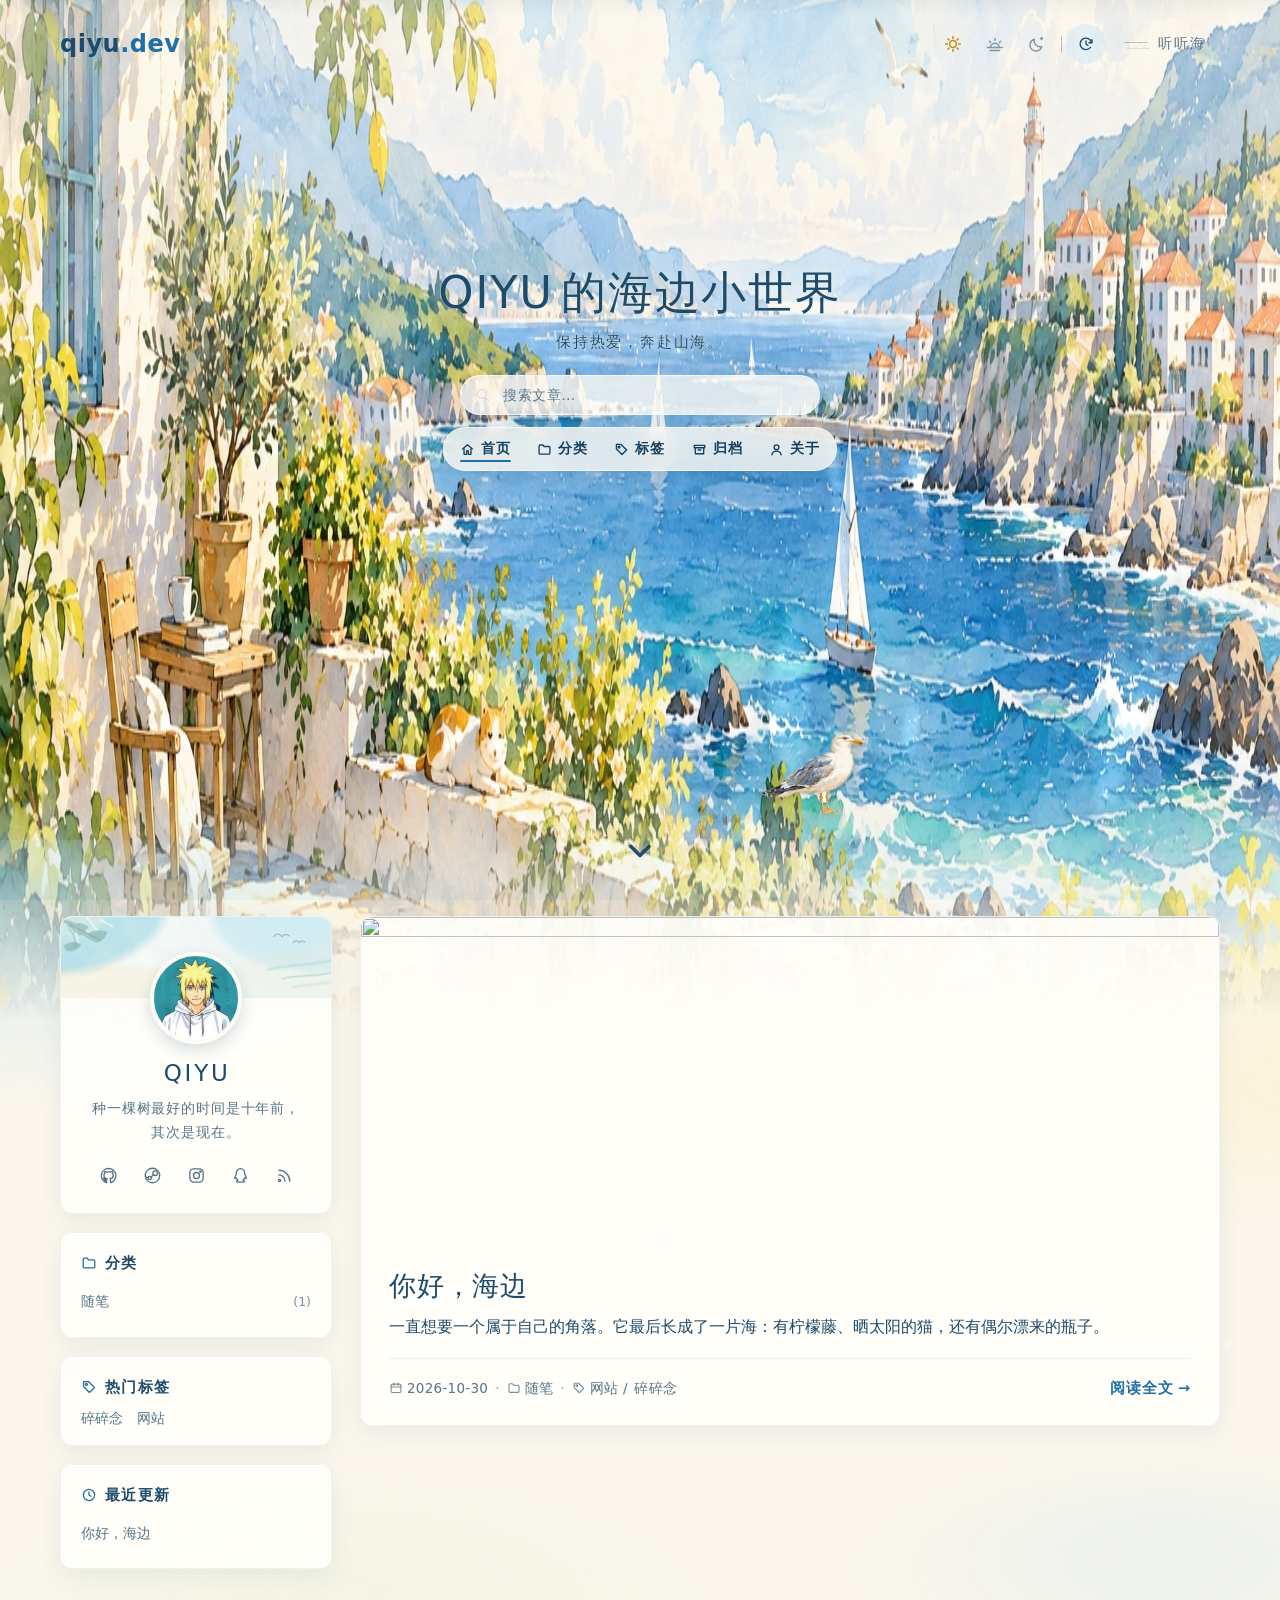
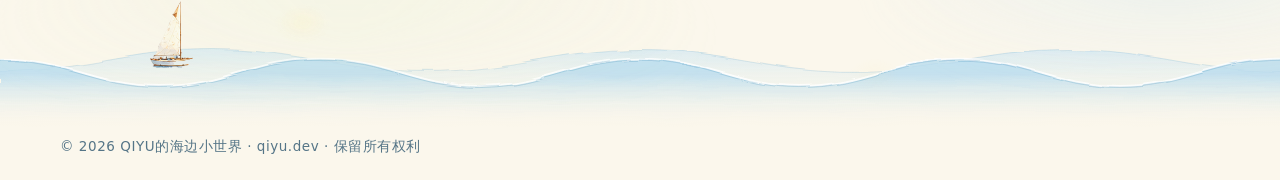
==== site/index.html @ 1090fb48 "Add an all-rights-reserved line to the footer" ====
<!doctype html>
<html lang="zh-CN">
<head>
  <meta charset="utf-8">
  <meta name="viewport" content="width=device-width, initial-scale=1">
  <meta name="theme-color" content="#fbf7ec">
  <meta name="description" content="QIYU的海边小世界：保持热爱，奔赴山海。">
  <title>QIYU的海边小世界</title>
  <link rel="icon" href="favicon.svg" type="image/svg+xml">
  <link rel="preload" as="image" href="assets/hero/hero-seaside-desktop-1200.webp"
        imagesrcset="assets/hero/hero-seaside-desktop-1200.webp 1200w, assets/hero/hero-seaside-desktop.webp 1774w"
        imagesizes="100vw" media="(min-width: 641px) and (min-aspect-ratio: 3/4)">
  <link rel="stylesheet" href="styles.css">
  <link rel="preload" href="/assets/fonts/title-font.woff" as="font" type="font/woff" crossorigin>
  <link rel="alternate" type="application/rss+xml" title="QIYU" href="/feed.xml">
  <!-- 同步执行：先按本地时间定好首屏是白天、黄昏还是夜晚，避免先闪一下白天 -->
  <script src="seaside-clock.js"></script>
  <script src="hero-water.js" defer></script>
  <script src="postcard.js" defer></script>
  <script src="cat.js" defer></script>
  <script src="ambience.js" defer></script>
  <script src="seaside-time.js" defer></script>
  <script src="bottle.js" defer></script>
  <script src="blog.js" defer></script>
</head>
<body>
  <a class="skip-link" href="#main">跳到正文</a>
  <!-- 手账随时间变化的色调（颜色矩阵由 seaside-time.js 设置） -->
  <svg class="tone-defs" aria-hidden="true" focusable="false">
    <filter id="time-tone" color-interpolation-filters="sRGB"><feColorMatrix type="matrix" values="1 0 0 0 0 0 1 0 0 0 0 0 1 0 0 0 0 0 1 0"/></filter>
    <!-- 漂流瓶信纸的毛边：把纸张底色的边缘轻轻扰乱，像手撕过、被海水泡过的纸 -->
    <filter id="paper-edge" x="-5%" y="-5%" width="110%" height="110%">
      <feTurbulence type="fractalNoise" baseFrequency="0.035" numOctaves="3" seed="11"/>
      <feDisplacementMap in="SourceGraphic" scale="10" xChannelSelector="R" yChannelSelector="G"/>
    </filter>
  </svg>

  <header class="site-header shell">
    <a class="wordmark" href="/" aria-label="qiyu.dev · 返回首页">qiyu<span>.dev</span></a>
    <div class="header-tools">
    <!-- 海边的时间：默认自动跟随本地时间，也可以手动选白天、黄昏、夜晚；海景和页面色调一起慢慢过渡。脚本不可用时保持隐藏，停在白天 -->
    <div class="time-switch" role="group" aria-label="海边的时间" hidden>
      <button type="button" data-time="day" aria-pressed="true" aria-label="白天">
        <svg viewBox="0 0 20 20" aria-hidden="true"><circle cx="10" cy="10" r="3.4"/><path d="M10 2.6v1.8M10 15.6v1.8M2.6 10h1.8M15.6 10h1.8M4.8 4.8l1.2 1.2M14 14l1.2 1.2M4.8 15.2 6 14M14 6l1.2-1.2"/></svg>
      </button>
      <button type="button" data-time="dusk" aria-pressed="false" aria-label="黄昏">
        <svg viewBox="0 0 20 20" aria-hidden="true"><path d="M5.6 13.6a4.4 4.4 0 0 1 8.8 0"/><path d="M2.4 13.6h15.2M5.4 16.6h9.2M10 4.4v1.8M4.4 7.4l1.2 1.1M15.6 7.4l-1.2 1.1"/></svg>
      </button>
      <button type="button" data-time="night" aria-pressed="false" aria-label="夜晚">
        <svg viewBox="0 0 20 20" aria-hidden="true"><path d="M14.8 12.6A6 6 0 0 1 7.4 5.2a6 6 0 1 0 7.4 7.4Z"/><path d="M14.6 3.4v2.2M13.5 4.5h2.2"/></svg>
      </button>
      <!-- 自动：跟着访客的本地时间换（时段表在 seaside-clock.js）；手动点了上面三个之一就停下，直到再点它 -->
      <button type="button" data-mode="auto" aria-pressed="false" aria-label="自动（跟随本地时间）">
        <svg viewBox="0 0 20 20" aria-hidden="true"><path d="M16.2 8.4A6.4 6.4 0 1 0 15 13.8"/><path d="M16.6 5.2v3.4h-3.4M10 6.6V10l2.2 1.6"/></svg>
      </button>
    </div>
    <!-- 海边声景开关：默认静音，点开才下载声音；不支持 Web Audio 时保持隐藏 -->
    <button class="sound-toggle" type="button" aria-pressed="false" hidden>
      <svg class="sound-waves" viewBox="0 0 28 16" aria-hidden="true">
        <path class="sound-wave-a" d="M1 6c3-3 5 3 8 0s5 3 8 0 5 3 8 0"/>
        <path class="sound-wave-b" d="M3 12c3-3 5 3 8 0s5 3 8 0 5 3 8 0"/>
      </svg>
      <span class="sound-label">听听海</span>
    </button>
    </div>
  </header>

  <main id="main">
    <section class="intro hero" aria-labelledby="intro-title">
      <!-- blog:masthead -->
      <div class="masthead">
        <h1 class="masthead-title" id="intro-title"><span class="title-en">QIYU</span><span class="title-zh">的海边小世界</span></h1>
        <p class="lead">保持热爱，奔赴山海。</p>
        <!-- 站内搜索：第一次聚焦时才下载文章索引（search.json），结果在下方展开；由 blog.js 负责 -->
        <form class="site-search" role="search" action="/archives/">
          <svg viewBox="0 0 20 20" aria-hidden="true"><circle cx="8.6" cy="8.6" r="5.6"/><path d="m12.8 12.8 4.2 4.2"/></svg>
          <input type="search" name="q" placeholder="搜索文章…" aria-label="搜索文章" autocomplete="off" spellcheck="false">
          <div class="search-results" hidden></div>
        </form>
        <nav class="site-nav" aria-label="主导航">
          <a href="/" aria-current="page"><svg viewBox="0 0 20 20" aria-hidden="true"><path d="M3.4 9.2 10 3.6l6.6 5.6M5.4 8v8.4h3.4v-4.6h2.4v4.6h3.4V8"/></svg>首页</a>
          <a href="/categories/"><svg viewBox="0 0 20 20" aria-hidden="true"><path d="M2.8 5.6c0-.9.7-1.6 1.6-1.6h3.4l1.6 2h6.2c.9 0 1.6.7 1.6 1.6v7c0 .9-.7 1.6-1.6 1.6H4.4c-.9 0-1.6-.7-1.6-1.6Z"/></svg>分类</a>
          <a href="/tags/"><svg viewBox="0 0 20 20" aria-hidden="true"><path d="M3.2 3.2h6.2l7.4 7.4-6.2 6.2-7.4-7.4Z"/><circle cx="6.8" cy="6.8" r="1.2"/></svg>标签</a>
          <a href="/archives/"><svg viewBox="0 0 20 20" aria-hidden="true"><path d="M3 4.4h14v3.2H3ZM4.4 7.6v8h11.2v-8M8.2 10.6h3.6"/></svg>归档</a>
          <a href="/about/"><svg viewBox="0 0 20 20" aria-hidden="true"><circle cx="10" cy="7" r="3.2"/><path d="M3.8 17c.8-3.2 3.2-4.8 6.2-4.8s5.4 1.6 6.2 4.8"/></svg>关于</a>
        </nav>
      </div>
      <!-- /blog:masthead -->
      <img class="decor decor-gull" src="assets/decor/seagull.png" width="143" height="82" alt="">

      <!-- 海景铺满第一屏，标题区叠在上面；下缘渐隐进纸面。遮罩作用在整个 figure 上，底图与 WebGL 画布一起淡出 -->
      <figure class="panorama is-full" id="seaside">
        <picture>
          <source media="(max-width: 640px), (max-aspect-ratio: 3/4)" srcset="assets/hero/hero-seaside-mobile-crop.webp" width="665" height="887">
          <img src="assets/hero/hero-seaside-desktop-1200.webp"
               srcset="assets/hero/hero-seaside-desktop-1200.webp 1200w, assets/hero/hero-seaside-desktop.webp 1774w"
               sizes="(min-width: 1240px) 1260px, calc(100vw - 16px)"
               width="1774" height="887" fetchpriority="high"
               alt="水彩画：柠檬藤架下的石砌露台，一只猫趴在矮墙上晒太阳，远处是蓝色海湾、帆船和山坡上的白色灯塔。">
        </picture>
        <!-- 站在画中矮墙上的海鸥：放在海景图层里，随插画一起缩放、羽化 -->
        <img class="wall-gull" src="assets/decor/perched-gull.webp" width="235" height="189" alt="">
        <!-- 隐藏彩蛋：画里矮墙上的猫（说的话跟着时间变）。透明按钮的位置由 cat.js 按原画坐标计算，猫看不见时不出现 -->
        <button class="cat-spot" type="button" aria-label="晒太阳的猫" hidden></button>
        <p class="cat-says" role="status" aria-live="polite"></p>
        <!-- 漂流瓶彩蛋：偶尔从海面漂来，点开是一封海边来信。位置、出现时机由 bottle.js 控制，图片到时再下载 -->
        <button class="bottle" type="button" aria-label="海面上漂来的漂流瓶" aria-haspopup="dialog" hidden>
          <span class="bottle-ripple" aria-hidden="true"></span>
          <span class="bottle-bob"><img class="bottle-img" width="240" height="101" alt=""></span>
        </button>
        <figcaption class="water-hint" hidden>
          <span aria-hidden="true">〰</span> <span class="water-hint-text">海面是活的：移动鼠标拨动水波，点一下泛起涟漪</span>
        </figcaption>
      </figure>
      <a class="scroll-cue" href="#posts" aria-label="往下看文章">
        <svg viewBox="0 0 24 24" aria-hidden="true"><path d="m6 9 6 6 6-6"/></svg>
      </a>
    </section>

    <!-- 博客：左侧是「关于我」和分类、标签，右侧是文章卡片。文章列表和侧栏数字由 scripts/build-blog.mjs 生成 -->
    <section class="blog shell" id="posts" aria-label="文章">
      <div class="blog-main">
<!-- blog:posts -->
<article class="post-card">
  <a class="post-cover" href="/posts/hello-seaside/" tabindex="-1" aria-hidden="true"><img src="/assets/posts/hello-seaside-cover.webp" alt="" loading="lazy"></a>
  <div class="post-card-body">
    <h2 class="post-card-title"><a href="/posts/hello-seaside/">你好，海边</a></h2>
    <p class="post-card-summary">一直想要一个属于自己的角落。它最后长成了一片海：有柠檬藤、晒太阳的猫，还有偶尔漂来的瓶子。</p>
    <div class="post-card-foot">
      <p class="post-meta"><svg viewBox="0 0 20 20" aria-hidden="true"><rect x="3" y="4.5" width="14" height="12" rx="2"/><path d="M3 8.5h14M7 2.8v3.4M13 2.8v3.4"/></svg><time datetime="2026-10-30">2026-10-30</time><span class="dot" aria-hidden="true">·</span><svg viewBox="0 0 20 20" aria-hidden="true"><path d="M2.8 5.6c0-.9.7-1.6 1.6-1.6h3.4l1.6 2h6.2c.9 0 1.6.7 1.6 1.6v7c0 .9-.7 1.6-1.6 1.6H4.4c-.9 0-1.6-.7-1.6-1.6Z"/></svg><a href="/categories/#c-随笔">随笔</a><span class="dot" aria-hidden="true">·</span><svg viewBox="0 0 20 20" aria-hidden="true"><path d="M3.2 3.2h6.2l7.4 7.4-6.2 6.2-7.4-7.4Z"/><circle cx="6.8" cy="6.8" r="1.2"/></svg><span class="post-tags"><a href="/tags/#t-网站">网站</a> / <a href="/tags/#t-碎碎念">碎碎念</a></span></p>
      <a class="read-more" href="/posts/hello-seaside/" aria-label="阅读全文：你好，海边">阅读全文 <span aria-hidden="true">→</span></a>
    </div>
  </div>
</article>
<!-- /blog:posts -->
      </div>
      <aside class="blog-side" aria-label="侧栏">
        <!-- blog:profile -->
        <div class="side-card profile-card">
          <!-- 卡片顶上一张随时间变化的横幅插画，下面压着圆形头像 -->
          <div class="profile-banner" aria-hidden="true"></div>
          <div class="profile-avatar" role="img" aria-label="QIYU 的头像"></div>
          <p class="profile-name">QIYU</p>
          <p class="profile-bio">种一棵树最好的时间是十年前，<br>其次是现在。</p>
          <p class="profile-links">
            <a href="https://github.com/YuQI166250" target="_blank" rel="noopener" aria-label="GitHub"><svg viewBox="0 0 20 20" aria-hidden="true"><path d="M10 2.6a7.6 7.6 0 0 0-2.4 14.8c.4.1.5-.2.5-.4v-1.4c-2.1.5-2.6-1-2.6-1-.3-.9-.8-1.1-.8-1.1-.7-.5 0-.5 0-.5.8.1 1.2.8 1.2.8.7 1.2 1.8.8 2.2.6.1-.5.3-.8.5-1-1.7-.2-3.4-.8-3.4-3.7 0-.8.3-1.5.8-2-.1-.2-.3-1 .1-2 0 0 .6-.2 2.1.8a7.2 7.2 0 0 1 3.8 0c1.5-1 2.1-.8 2.1-.8.4 1 .2 1.8.1 2 .5.5.8 1.2.8 2 0 2.9-1.8 3.5-3.4 3.7.3.2.5.7.5 1.4V17c0 .2.1.5.5.4A7.6 7.6 0 0 0 10 2.6Z"/></svg></a>
            <a href="https://steamcommunity.com/profiles/76561199012940151/" target="_blank" rel="noopener" aria-label="Steam"><svg viewBox="0 0 20 20" aria-hidden="true"><circle cx="10" cy="10" r="7.6"/><circle cx="12.8" cy="7.6" r="2.4"/><circle cx="7.2" cy="12.6" r="1.7"/><path d="m8.5 11.5 2.6-2.3M2.6 11.4l3.3 1.3"/></svg></a>
            <a href="https://www.instagram.com/yuqi3896/" target="_blank" rel="noopener" aria-label="Instagram"><svg viewBox="0 0 20 20" aria-hidden="true"><rect x="3" y="3" width="14" height="14" rx="4"/><circle cx="10" cy="10" r="3.2"/><circle cx="14.2" cy="5.8" r=".7"/></svg></a>
            <button class="profile-qq" type="button" data-qq="1245161080" aria-label="QQ：1245161080，点一下复制" title="QQ：1245161080"><svg viewBox="0 0 20 20" aria-hidden="true"><path d="M10 2.8c-2.7 0-4.4 2.1-4.4 4.8v1.2c-.9 1-1.6 2.4-1.6 3.6 0 .7.3.9.7.6l.8-.7c.3 1.1 1 2 1.9 2.6-.9.3-1.6.8-1.6 1.2 0 .6 1.5.9 3.2.9h2c1.7 0 3.2-.3 3.2-.9 0-.4-.7-.9-1.6-1.2.9-.6 1.6-1.5 1.9-2.6l.8.7c.4.3.7.1.7-.6 0-1.2-.7-2.6-1.6-3.6V7.6c0-2.7-1.7-4.8-4.4-4.8Z"/></svg><span class="qq-toast" role="status" aria-live="polite"></span></button>
            <a href="/feed.xml" aria-label="RSS 订阅"><svg viewBox="0 0 20 20" aria-hidden="true"><path d="M4 9.4a6.6 6.6 0 0 1 6.6 6.6M4 4.4A11.6 11.6 0 0 1 15.6 16"/><circle cx="4.8" cy="15.2" r="1.2"/></svg></a>
          </p>
        </div>
        <!-- /blog:profile -->
<!-- blog:side -->
<div class="side-card side-cats">
  <h2 class="side-title"><svg viewBox="0 0 20 20" aria-hidden="true"><path d="M2.8 5.6c0-.9.7-1.6 1.6-1.6h3.4l1.6 2h6.2c.9 0 1.6.7 1.6 1.6v7c0 .9-.7 1.6-1.6 1.6H4.4c-.9 0-1.6-.7-1.6-1.6Z"/></svg>分类</h2>
  <ul class="side-list"><li><a href="/categories/#c-随笔">随笔</a><span>1</span></li></ul>
</div>
<div class="side-card side-tags">
  <h2 class="side-title"><svg viewBox="0 0 20 20" aria-hidden="true"><path d="M3.2 3.2h6.2l7.4 7.4-6.2 6.2-7.4-7.4Z"/><circle cx="6.8" cy="6.8" r="1.2"/></svg>热门标签</h2>
  <p class="tag-cloud"><a href="/tags/#t-碎碎念" data-weight="1" title="1 篇">碎碎念</a><a href="/tags/#t-网站" data-weight="1" title="1 篇">网站</a></p>
</div>
<div class="side-card side-latest">
  <h2 class="side-title"><svg viewBox="0 0 20 20" aria-hidden="true"><circle cx="10" cy="10" r="7"/><path d="M10 6v4l2.6 1.6"/></svg>最近更新</h2>
  <ul class="side-recent"><li><a href="/posts/hello-seaside/">你好，海边</a></li></ul>
</div>
<!-- /blog:side -->
      </aside>
    </section>
  </main>

  <footer class="site-footer">
    <!-- 页脚海浪：两层半透明水彩浪以不同速度缓缓流动（浪形宽两倍、左右两半相同，循环时没有接缝），向下渐渐淡回纸面；
         帆船在前层浪上摇着慢慢漂，浪尖偶尔闪一点光，海鸥不时飞过。开启「减少动态效果」时全部静止 -->
    <div class="footer-sea" aria-hidden="true">
      <img class="decor footer-gull" src="assets/decor/seagull.png" width="143" height="82" alt="">
      <svg class="footer-wave footer-wave-back" viewBox="0 0 2880 110" preserveAspectRatio="none">
        <defs>
          <linearGradient id="wave-back" x1="0" y1="0" x2="0" y2="1">
            <stop offset="0" stop-color="#cfe7f3" stop-opacity=".7"/>
            <stop offset=".75" stop-color="#e3f1f6" stop-opacity="0"/>
          </linearGradient>
          <filter id="wash" x="-2%" y="-30%" width="104%" height="160%">
            <feTurbulence type="fractalNoise" baseFrequency="0.015 0.09" numOctaves="2" seed="4"/>
            <feDisplacementMap in="SourceGraphic" scale="6"/>
          </filter>
        </defs>
        <path d="M0 40 C 100.8 40 139.2 16 240 16 C 340.8 16 379.2 40 480 40 C 580.8 40 619.2 16 720 16 C 820.8 16 859.2 40 960 40 C 1060.8 40 1099.2 16 1200 16 C 1300.8 16 1339.2 40 1440 40 C 1540.8 40 1579.2 16 1680 16 C 1780.8 16 1819.2 40 1920 40 C 2020.8 40 2059.2 16 2160 16 C 2260.8 16 2299.2 40 2400 40 C 2500.8 40 2539.2 16 2640 16 C 2740.8 16 2779.2 40 2880 40 V110 H0Z" fill="url(#wave-back)" filter="url(#wash)"/>
        <path d="M0 40 C 100.8 40 139.2 16 240 16 C 340.8 16 379.2 40 480 40 C 580.8 40 619.2 16 720 16 C 820.8 16 859.2 40 960 40 C 1060.8 40 1099.2 16 1200 16 C 1300.8 16 1339.2 40 1440 40 C 1540.8 40 1579.2 16 1680 16 C 1780.8 16 1819.2 40 1920 40 C 2020.8 40 2059.2 16 2160 16 C 2260.8 16 2299.2 40 2400 40 C 2500.8 40 2539.2 16 2640 16 C 2740.8 16 2779.2 40 2880 40" fill="none" stroke="#1f6fa8" stroke-opacity=".12" stroke-width="1.2" filter="url(#wash)"/>
      </svg>
      <img class="decor decor-boat" src="assets/decor/sailboat.png" width="107" height="164" alt="">
      <svg class="footer-wave footer-wave-front" viewBox="0 0 2880 110" preserveAspectRatio="none">
        <defs>
          <linearGradient id="wave-front" x1="0" y1="0" x2="0" y2="1">
            <stop offset=".2" stop-color="#b9dcee" stop-opacity=".8"/>
            <stop offset=".9" stop-color="#e3f1f6" stop-opacity="0"/>
          </linearGradient>
        </defs>
        <path d="M0 26 C 75.6 26 104.4 56 180 56 C 255.6 56 284.4 26 360 26 C 435.6 26 464.4 56 540 56 C 615.6 56 644.4 26 720 26 C 795.6 26 824.4 56 900 56 C 975.6 56 1004.4 26 1080 26 C 1155.6 26 1184.4 56 1260 56 C 1335.6 56 1364.4 26 1440 26 C 1515.6 26 1544.4 56 1620 56 C 1695.6 56 1724.4 26 1800 26 C 1875.6 26 1904.4 56 1980 56 C 2055.6 56 2084.4 26 2160 26 C 2235.6 26 2264.4 56 2340 56 C 2415.6 56 2444.4 26 2520 26 C 2595.6 26 2624.4 56 2700 56 C 2775.6 56 2804.4 26 2880 26 V110 H0Z" fill="url(#wave-front)" filter="url(#wash)"/>
        <path d="M0 26 C 75.6 26 104.4 56 180 56 C 255.6 56 284.4 26 360 26 C 435.6 26 464.4 56 540 56 C 615.6 56 644.4 26 720 26 C 795.6 26 824.4 56 900 56 C 975.6 56 1004.4 26 1080 26 C 1155.6 26 1184.4 56 1260 56 C 1335.6 56 1364.4 26 1440 26 C 1515.6 26 1544.4 56 1620 56 C 1695.6 56 1724.4 26 1800 26 C 1875.6 26 1904.4 56 1980 56 C 2055.6 56 2084.4 26 2160 26 C 2235.6 26 2264.4 56 2340 56 C 2415.6 56 2444.4 26 2520 26 C 2595.6 26 2624.4 56 2700 56 C 2775.6 56 2804.4 26 2880 26" fill="none" stroke="#fff" stroke-opacity=".8" stroke-width="2.2" stroke-linecap="round" filter="url(#wash)"/>
        <path d="M0 26 C 75.6 26 104.4 56 180 56 C 255.6 56 284.4 26 360 26 C 435.6 26 464.4 56 540 56 C 615.6 56 644.4 26 720 26 C 795.6 26 824.4 56 900 56 C 975.6 56 1004.4 26 1080 26 C 1155.6 26 1184.4 56 1260 56 C 1335.6 56 1364.4 26 1440 26 C 1515.6 26 1544.4 56 1620 56 C 1695.6 56 1724.4 26 1800 26 C 1875.6 26 1904.4 56 1980 56 C 2055.6 56 2084.4 26 2160 26 C 2235.6 26 2264.4 56 2340 56 C 2415.6 56 2444.4 26 2520 26 C 2595.6 26 2624.4 56 2700 56 C 2775.6 56 2804.4 26 2880 26" fill="none" stroke="#1f6fa8" stroke-opacity=".18" stroke-width="1.2" transform="translate(0 1.6)" filter="url(#wash)"/>
      </svg>
      <span class="glint" style="--x: 18%; --y: 44px; --d: 0s"></span>
      <span class="glint" style="--x: 37%; --y: 52px; --d: 1.4s"></span>
      <span class="glint" style="--x: 58%; --y: 40px; --d: 2.6s"></span>
      <span class="glint" style="--x: 76%; --y: 50px; --d: .8s"></span>
      <span class="glint" style="--x: 91%; --y: 43px; --d: 2s"></span>
    </div>
    <div class="footer-inner shell">
      <p class="footer-copy">© 2026 QIYU的海边小世界 · qiyu.dev<span class="footer-rights"><span aria-hidden="true"> · </span>保留所有权利</span></p>
    </div>
  </footer>

  <!-- 漂流瓶里的信：HTML/CSS 画的米黄色水彩信纸，内容由 bottle.js 每次随机挑一句 -->
  <dialog class="bottle-letter" aria-labelledby="letter-to" aria-describedby="letter-text">
    <div class="letter-paper">
      <button class="letter-close" type="button" aria-label="合上信纸">
        <svg viewBox="0 0 20 20" aria-hidden="true"><path d="M5.5 5.5l9 9M14.5 5.5l-9 9"/></svg>
      </button>
      <p class="letter-to" id="letter-to">致捡到瓶子的人：</p>
      <p class="letter-text" id="letter-text"></p>
      <p class="letter-sign"></p>
    </div>
  </dialog>
</body>
</html>
---- site/styles.css ----
/* 会随海边时间（白天、黄昏、夜晚）慢慢变化的颜色：注册成 <color>，切换时由浏览器逐帧插值 */
@property --paper { syntax: "<color>"; inherits: true; initial-value: #fbf7ec; }
@property --ink { syntax: "<color>"; inherits: true; initial-value: #1d4b6b; }
@property --muted { syntax: "<color>"; inherits: true; initial-value: #557587; }
@property --wash-sun { syntax: "<color>"; inherits: true; initial-value: rgb(253 240 194 / .7); }
@property --wash-sea { syntax: "<color>"; inherits: true; initial-value: rgb(196 226 243 / .62); }
@property --wash-leaf { syntax: "<color>"; inherits: true; initial-value: rgb(220 237 200 / .6); }
@property --wave-back { syntax: "<color>"; inherits: true; initial-value: #cfe7f3; }
@property --wave-front { syntax: "<color>"; inherits: true; initial-value: #b9dcee; }
@property --wash-night { syntax: "<color>"; inherits: true; initial-value: rgb(150 166 214 / 0); }

:root {
  --time-fade: 2.6s; /* 与 seaside-time.js 中的 FADE 一致 */
  --paper: #fbf7ec;
  --card: #fffdf7;
  --ink: #1d4b6b;
  --muted: #557587;
  --sea: #1f6fa8;
  --sea-light: #d6ecf7;
  --leaf: #4f8f3f;
  --leaf-soft: #e3f0d3;
  --sun: #f3c63f;
  --sun-soft: #fdf0c2;
  --line: #e4e6dc;
  --wash-sun: rgb(253 240 194 / .7);
  --wash-sea: rgb(196 226 243 / .62);
  --wash-leaf: rgb(220 237 200 / .6);
  --wave-back: #cfe7f3;
  --wave-front: #b9dcee;
  --wash-night: rgb(150 166 214 / 0); /* 只在夜晚出现：海景上缘外的一团淡蓝 */
  --serif: "Noto Serif SC", "Source Han Serif SC", "Source Han Serif CN", "Songti SC", "STSong", "SimSun", serif;
  --sans: "PingFang SC", "Hiragino Sans GB", "Microsoft YaHei", "Noto Sans SC", system-ui, sans-serif;
  --radius-lg: 28px;
  --radius-md: 20px;
  color-scheme: light;
  transition: --paper var(--time-fade) ease-in-out, --ink var(--time-fade) ease-in-out, --muted var(--time-fade) ease-in-out,
    --wash-sun var(--time-fade) ease-in-out, --wash-sea var(--time-fade) ease-in-out, --wash-leaf var(--time-fade) ease-in-out,
    --wave-back var(--time-fade) ease-in-out, --wave-front var(--time-fade) ease-in-out, --wash-night var(--time-fade) ease-in-out;
}
/* 黄昏：纸面带一点杏色，晕染换成杏黄、薰衣草紫和淡玫瑰；夜晚：深色模式，纸面换成和夜景天空同色系的深靛蓝，
   文字换成月白，晕染变成很淡的蓝紫光，像夜里的海面（具体的卡片、代码块等见文末「夜晚的深色模式」） */
:root[data-time="dusk"] {
  --paper: #fbeee3; --ink: #3a3a5c; --muted: #7c6f86;
  --sea: #c4603e; --sun: #f2a64a;
  --wash-sun: rgb(255 190 130 / .62); --wash-sea: rgb(206 184 238 / .55); --wash-leaf: rgb(250 184 184 / .5);
  --wave-back: #f3c9b4; --wave-front: #d7bde3;
}
:root[data-time="night"] {
  --paper: #111a33; --ink: #e4e9f5; --muted: #a3b0cc;
  --sea: #8db8ef; --line: rgb(200 215 255 / .1);
  --wash-sun: rgb(255 220 150 / .09); --wash-sea: rgb(100 132 240 / .2); --wash-leaf: rgb(160 130 240 / .16);
  --wave-back: #22325c; --wave-front: #2c4277;
  color-scheme: dark;
  --wash-night: rgb(150 166 214 / .48);
}
/* 首屏直接停在那个时间，不播放过渡 */
:root.time-instant, :root.time-instant * { transition: none !important; }

*, *::before, *::after { box-sizing: border-box; }

html { scroll-behavior: smooth; scroll-padding-top: 24px; }

body {
  margin: 0;
  background: var(--paper);
  color: var(--ink);
  font-family: var(--sans);
  font-size: 16px;
  line-height: 1.7;
  -webkit-font-smoothing: antialiased;
  overflow-x: hidden;
}

img { display: block; max-width: 100%; height: auto; }
a { color: inherit; }
figure { margin: 0; }

:focus-visible { outline: 3px solid var(--sea); outline-offset: 4px; border-radius: 6px; }

.shell { width: min(1160px, calc(100% - 48px)); margin-inline: auto; }

.skip-link {
  position: absolute; left: 16px; top: -60px; z-index: 10;
  padding: 10px 16px; border-radius: 999px;
  background: var(--sea); color: #fff; text-decoration: none;
}
.skip-link:focus { top: 12px; }

/* 页头 */
.site-header {
  display: flex; align-items: center; justify-content: space-between;
  padding: 22px 0;
}
.wordmark { font-size: 24px; font-weight: 700; letter-spacing: .5px; text-decoration: none; }
.wordmark span { color: var(--sea); }
.site-header nav a {
  display: inline-flex; align-items: center; min-height: 44px; padding: 0 18px;
  border-radius: 999px; text-decoration: none; font-size: 15px;
  transition: background-color .2s;
}
.site-header nav a:hover { background: var(--sea-light); }

/* 页头右侧：时间切换 + 声音开关 */
.header-tools { display: flex; align-items: center; gap: 6px; }

/* 海边的时间：三枚很小的线描图标，平时是淡淡的灰蓝；当前时间上色，并垫一小团水彩色 */
.time-switch { display: flex; align-items: center; gap: 2px; }
.time-switch[hidden] { display: none; }
.time-switch button {
  display: grid; place-items: center; width: 40px; height: 40px; margin: 0; padding: 0;
  border: 0; border-radius: 50%; background: transparent; color: var(--muted); opacity: .7;
  cursor: pointer; -webkit-tap-highlight-color: transparent;
  transition: background-color .4s, color .4s, opacity .4s;
}
.time-switch svg { width: 20px; height: 20px; fill: none; stroke: currentColor; stroke-width: 1.5; stroke-linecap: round; stroke-linejoin: round; }
.time-switch button:hover { opacity: 1; background: rgb(214 236 247 / .45); }
.time-switch [aria-pressed="true"] { opacity: 1; }
.time-switch [data-time="day"][aria-pressed="true"] { color: #c98f12; background: rgb(253 240 194 / .75); }
.time-switch [data-time="dusk"][aria-pressed="true"] { color: #d0703a; background: rgb(253 222 196 / .75); }
.time-switch [data-time="night"][aria-pressed="true"] { color: #3d5596; background: rgb(214 220 242 / .8); }
.time-switch [data-time="night"][aria-pressed="true"] svg { fill: rgb(61 85 150 / .14); }
.time-switch [aria-busy="true"] svg { animation: sound-loading 1s ease-in-out infinite alternate; }
/* 自动模式：「自动」按下，当前时间的图标仍然上色，只是不垫水彩色，看得出现在是自动选的 */
.time-switch .is-current[aria-pressed="false"] { opacity: 1; }
.time-switch [data-time="day"].is-current { color: #c98f12; }
.time-switch [data-time="dusk"].is-current { color: #d0703a; }
.time-switch [data-time="night"].is-current { color: #3d5596; }
/* 夜里画面上方是深色天空：自动模式下「当前是夜晚」的月亮用月光色，带一点柔光，不再融进夜空 */
:root[data-time="night"] .time-switch [data-time="night"].is-current { color: #ffe9a8; opacity: 1; filter: drop-shadow(0 0 5px rgb(255 233 168 / .7)); }
:root[data-time="night"] .time-switch [data-time="night"].is-current svg { fill: rgb(255 233 168 / .25); }
/* 「自动」：和三个时间隔一道很淡的竖线，图标更小一点 */
.time-switch [data-mode="auto"] { position: relative; margin-left: 7px; }
.time-switch [data-mode="auto"][hidden] { display: none; }
.time-switch [data-mode="auto"]::before {
  content: ""; position: absolute; left: -5px; top: 12px; bottom: 12px;
  border-left: 1px solid currentColor; opacity: .3;
}
.time-switch [data-mode="auto"] svg { width: 18px; height: 18px; }
.time-switch [data-mode="auto"][aria-pressed="true"] { color: var(--ink); background: rgb(214 236 247 / .6); }

/* 「听听海」声音开关：很轻的文字按钮。静音时两道波纹压得很平，打开后舒展开、慢慢漂动 */
.sound-toggle {
  display: inline-flex; align-items: center; gap: 8px; min-height: 44px; padding: 0 14px 0 12px;
  border: 0; border-radius: 999px; background: transparent; color: var(--muted);
  font: inherit; font-size: 14px; letter-spacing: .14em; cursor: pointer;
  -webkit-tap-highlight-color: transparent; transition: background-color .3s, color .3s;
}
.sound-toggle[hidden] { display: none; }
.sound-toggle:hover { background: rgb(214 236 247 / .55); color: var(--ink); }
.sound-waves { width: 26px; height: 15px; overflow: visible; fill: none; stroke: currentColor; stroke-width: 1.6; stroke-linecap: round; }
.sound-waves path { transform-box: fill-box; transform-origin: center; transform: scaleY(.25); transition: transform .8s ease; }
.sound-wave-b { opacity: .45; }
.sound-toggle[aria-pressed="true"] { color: var(--sea); }
.sound-toggle[aria-pressed="true"] .sound-waves path { transform: none; animation: sound-drift 3.4s ease-in-out infinite alternate; }
.sound-toggle[aria-pressed="true"] .sound-wave-b { animation-delay: -1.7s; }
.sound-toggle[data-state="loading"] .sound-label { animation: sound-loading 1.2s ease-in-out infinite alternate; }
.sound-toggle[data-state="error"] { color: var(--muted); }
@keyframes sound-drift { from { transform: translateX(-2px); } to { transform: translateX(2px); } }
@keyframes sound-loading { from { opacity: 1; } to { opacity: .45; } }

/* 首屏 */
.intro { position: relative; padding-top: clamp(16px, 4vw, 48px); padding-bottom: clamp(40px, 5vw, 72px); }
.intro-text { position: relative; z-index: 1; max-width: 620px; }
/* 标题只有一行：字号略放大，字距拉开；文字块下移，与右侧手账的中线对齐 */
.intro h1 {
  margin: 0; font-family: var(--serif); font-weight: 700;
  font-size: clamp(42px, 6.6vw, 88px); line-height: 1.15; letter-spacing: .12em;
}
.lead { margin: 20px 0 26px; font-size: clamp(16px, 1.6vw, 19px); line-height: 1.8; color: var(--muted); letter-spacing: .04em; }
.lead-break { display: none; }
/* 无边界海景：去掉圆角、阴影和底色，四周用水彩边缘遮罩渐隐进纸面。
   遮罩作用在整个 figure 上——底图、WebGL 画布、飞过的海鸥、提示一起被羽化，始终对齐。
   左右略微伸出内容区，上沿向标题区轻轻上提（淡出部分不会盖住文字）。 */
.panorama {
  position: relative; z-index: 0;
  margin-top: clamp(-20px, -1.2vw, -6px);
  margin-inline: max(-60px, calc((100% - 100vw) * .4));
  overflow: hidden;
  -webkit-mask: url(assets/hero/panorama-edge-desktop.png) 0 0 / 100% 100% no-repeat;
  mask: url(assets/hero/panorama-edge-desktop.png) 0 0 / 100% 100% no-repeat;
}

/* 标题区到海景之间铺一层很淡的水彩晕染：手账后有一点阳光黄，海景上沿透出海蓝，左侧带一点叶绿 */
.intro::before {
  content: ""; position: absolute; z-index: -1; pointer-events: none;
  left: -20px; right: -20px; top: 4%; height: 64%;
  background:
    radial-gradient(26% 30% at 80% 26%, var(--wash-sun), transparent 70%),
    radial-gradient(48% 34% at 58% 64%, var(--wash-sea), transparent 72%),
    radial-gradient(30% 30% at 16% 66%, var(--wash-leaf), transparent 70%),
    radial-gradient(33% 14% at 62% 53%, var(--wash-night), transparent 100%);
}
.panorama picture img { width: 100%; aspect-ratio: 2.35 / 1; object-fit: cover; object-position: 50% 62%; }
/* 首屏是黄昏或夜晚时：先只露出纸面，等那幅插画下载好再淡入（见 seaside-clock.js） */
.panorama { transition: opacity .6s ease; }
:root.time-boot .panorama { opacity: 0; }

/* 海水互动：画布叠在插画上，竖向滑动仍交给页面滚动 */
.panorama .water {
  position: absolute; inset: 0; width: 100%; height: 100%;
  opacity: 0; transition: opacity .8s ease;
  touch-action: pan-y pinch-zoom; cursor: crosshair;
}
.flying-gull {
  position: absolute; left: 0; top: 0; z-index: 1; height: auto;
  opacity: 0; pointer-events: none; will-change: transform;
}
.panorama .water.is-live { opacity: 1; }
/* 黄昏、夜晚两层插画：与白天插画同样的裁切方式叠在上面，透明度由 seaside-time.js 逐帧设置 */
.panorama .scene-layer { position: absolute; inset: 0; pointer-events: none; }
.panorama .scene-layer img { width: 100%; height: 100%; opacity: 0; }
/* 夜晚专属：天空上缘的深蓝像颜料快干时那样，越靠近纸边越淡，中间到右侧最明显。
   只是叠在画面上的一层淡淡的蓝灰，不改裁切和水彩边缘，也不接收点击 */
.panorama::after {
  content: ""; position: absolute; inset: 0; z-index: 1; pointer-events: none;
  background:
    radial-gradient(58% 27% at 62% 0%, rgb(184 194 228 / .58), rgb(184 194 228 / 0)),
    linear-gradient(rgb(194 203 232 / .3), rgb(194 203 232 / 0) 17%);
  opacity: 0; transition: opacity var(--time-fade) ease-in-out;
}
:root[data-time="night"] .panorama::after { opacity: 1; }

/* 画里另外加上的小东西（墙上的海鸥、飞过的海鸥）跟着画面一起变暖、变暗，免得在夜景里发亮 */
.wall-gull, .flying-gull { transition: filter var(--time-fade) ease-in-out; }
:root[data-time="dusk"] .flying-gull { filter: sepia(.3) saturate(1.2) brightness(.97) hue-rotate(-8deg); }
:root[data-time="night"] .flying-gull { filter: sepia(0) saturate(.55) brightness(.68) hue-rotate(0deg); }
/* 隐藏彩蛋：画里晒太阳的猫。按钮完全透明，只在键盘聚焦时显示一圈柔和的虚线 */
.cat-spot {
  position: absolute; z-index: 2;
  margin: 0; padding: 0; border: 0; border-radius: 45%;
  background: transparent; cursor: pointer;
  touch-action: manipulation; -webkit-tap-highlight-color: transparent;
}
.cat-spot[hidden] { display: none; }
.cat-spot:focus { outline: none; }
.cat-spot:focus-visible { outline: 2px dashed rgb(255 253 247 / .9); outline-offset: 4px; }
.cat-says {
  position: absolute; z-index: 3; left: 0; top: 0; margin: 0;
  /* 没有边框和卡片：只是一团向四周化开的淡淡水彩光晕，周围的风景依然透得出来 */
  padding: 10px 26px 11px; white-space: nowrap;
  background: radial-gradient(closest-side, rgb(251 247 236 / .7), rgb(251 247 236 / .38) 60%, rgb(251 247 236 / 0));
  font-family: "Kaiti SC", "STKaiti", "KaiTi", "BiauKai", var(--serif);
  font-size: clamp(14px, 1.2vw, 17px); line-height: 1.5; letter-spacing: .04em; color: var(--ink);
  text-shadow: 0 0 2px rgb(251 247 236), 0 0 6px rgb(251 247 236 / .95), 0 0 12px rgb(251 247 236 / .7);
  pointer-events: none;
  opacity: 0; transform: translateY(6px) rotate(-2deg);
  transition: opacity .6s ease, transform .6s ease;
}
.cat-says.is-shown { opacity: 1; transform: translateY(0) rotate(-2deg); }
/* 站在矮墙右段上的海鸥：left/top 是画中墙顶的落脚点（按图片比例换算到画框百分比），
   translate 让脚尖（图片宽 64%、底部）正好落在这一点上 */
.wall-gull {
  position: absolute; z-index: 1; left: 59.1%; top: 82.8%; width: 5%; height: auto;
  transform: translate(-64%, -98%);
  filter: brightness(1) saturate(1) sepia(0) drop-shadow(1px 2px 1.5px rgb(110 85 50 / .28));
  pointer-events: none; user-select: none;
}
:root[data-time="dusk"] .wall-gull { filter: brightness(.97) saturate(1.15) sepia(.3) drop-shadow(1px 2px 1.5px rgb(120 70 50 / .3)); }
:root[data-time="night"] .wall-gull { filter: brightness(.66) saturate(.6) sepia(0) drop-shadow(1px 2px 1.5px rgb(20 30 60 / .3)); }

/* 漂流瓶彩蛋：按钮就是瓶子本身，没有边框和底色；位置、宽度、漂来漂走都由 bottle.js 设置 */
.bottle {
  --ripple: rgb(255 255 255 / .5);
  position: absolute; z-index: 2; left: 0; top: 0; width: 76px; aspect-ratio: 240 / 101;
  margin: 0; padding: 0; border: 0; background: none; cursor: pointer;
  touch-action: manipulation; -webkit-tap-highlight-color: transparent;
}
.bottle[hidden] { display: none; }
.bottle::after { content: ""; position: absolute; inset: -12px -8px; } /* 点击范围比瓶子大一圈，手指好点中 */
.bottle[aria-disabled="true"] { cursor: default; pointer-events: none; }
.bottle:focus { outline: none; }
.bottle:focus-visible { outline: 2px dashed rgb(255 253 247 / .9); outline-offset: 7px; border-radius: 40%; }
:root[data-time="dusk"] .bottle { --ripple: rgb(255 236 214 / .45); }
:root[data-time="night"] .bottle { --ripple: rgb(206 218 246 / .26); }
/* 随浪轻摇：上下浮一点、左右摆两三度 */
.bottle-bob {
  position: absolute; inset: 0; transform-origin: 50% 70%;
  animation: bottle-bob 4.6s ease-in-out infinite; transition: filter .4s ease;
}
.bottle:hover .bottle-bob, .bottle:focus-visible .bottle-bob { filter: drop-shadow(0 0 5px rgb(255 252 236 / .8)); }
.bottle-img {
  width: 100%; height: 100%;
  /* 瓶身下缘浸在水里：越往下越透出海面 */
  -webkit-mask-image: linear-gradient(#000 56%, rgb(0 0 0 / .5) 94%);
  mask-image: linear-gradient(#000 56%, rgb(0 0 0 / .5) 94%);
  filter: sepia(0) saturate(1) brightness(1) hue-rotate(0deg);
  transition: filter var(--time-fade) ease-in-out;
}
:root[data-time="dusk"] .bottle-img { filter: sepia(.22) saturate(1.12) brightness(.95) hue-rotate(-6deg); }
:root[data-time="night"] .bottle-img { filter: sepia(0) saturate(.62) brightness(.7) hue-rotate(0deg); }
/* 瓶子周围一圈淡淡的水纹，跟着浪慢慢舒张 */
.bottle-ripple {
  position: absolute; left: 2%; right: 0; top: 56%; height: 50%; border-radius: 50%;
  background: radial-gradient(closest-side, transparent 52%, var(--ripple) 76%, transparent);
  animation: bottle-ripple 4.6s ease-in-out infinite;
}
@keyframes bottle-bob {
  0%, 100% { transform: translateY(0) rotate(-2.5deg); }
  50% { transform: translateY(-2.5px) rotate(2deg); }
}
@keyframes bottle-ripple {
  0%, 100% { transform: scale(.92, .86); opacity: .75; }
  50% { transform: scale(1.04, 1); opacity: 1; }
}

/* 漂流瓶里的信：米黄色水彩信纸。纸张底色单独放在 ::before 上加毛边滤镜，文字保持清晰 */
.bottle-letter {
  width: min(440px, calc(100vw - 36px)); max-width: none; max-height: calc(100dvh - 36px);
  margin: auto; padding: 0; border: 0; background: none; overflow: visible; color: var(--ink);
}
/* 遮罩是一层薄薄的纸色，把背后的海景轻轻推远，不压暗页面 */
.bottle-letter::backdrop { background: rgb(250 245 230 / .5); }
:root[data-time="dusk"] .bottle-letter::backdrop { background: rgb(252 238 226 / .5); }
:root[data-time="night"] .bottle-letter::backdrop { background: rgb(222 227 240 / .45); }
.letter-paper {
  position: relative; isolation: isolate;
  padding: clamp(42px, 8vw, 54px) clamp(28px, 7vw, 48px) clamp(30px, 6vw, 40px);
  font-family: "Kaiti SC", "STKaiti", "KaiTi", "BiauKai", var(--serif);
  clip-path: inset(-20px); transform: rotate(-.6deg);
}
.letter-paper::before {
  content: ""; position: absolute; inset: 0; z-index: -1; border-radius: 3px;
  background:
    linear-gradient(rgb(160 118 66 / .2), transparent 8%, transparent 91%, rgb(160 118 66 / .22)), /* 上下两头卷过的痕迹 */
    radial-gradient(42% 30% at 16% 20%, rgb(236 198 136 / .38), transparent 70%),
    radial-gradient(36% 30% at 86% 80%, rgb(226 186 126 / .34), transparent 70%),
    radial-gradient(30% 24% at 78% 16%, rgb(184 214 224 / .3), transparent 70%),
    radial-gradient(28% 22% at 24% 84%, rgb(206 226 196 / .26), transparent 70%),
    radial-gradient(rgb(150 120 80 / .08) .8px, transparent 1.1px) 0 0 / 5px 5px,
    #f7ecd3;
  box-shadow: inset 0 0 32px rgb(190 148 88 / .3), 0 18px 40px rgb(29 60 90 / .2);
  filter: url(#paper-edge);
}
:root[data-time="night"] .letter-paper::before { filter: url(#paper-edge) brightness(.94) saturate(.86); }
.letter-to { margin: 0 0 12px; font-size: 17px; letter-spacing: .06em; color: var(--muted); }
.letter-text {
  margin: 0; font-size: clamp(19px, 4.8vw, 22px); line-height: 2.1; letter-spacing: .04em; text-indent: 2em; color: #22476a;
  /* 很淡的横格线，和行高对齐 */
  background: repeating-linear-gradient(transparent 0 calc(2.1em - 1px), rgb(31 111 168 / .14) calc(2.1em - 1px) 2.1em);
}
.letter-sign { margin: 20px 0 0; text-align: right; font-size: 16px; letter-spacing: .06em; color: var(--muted); }
.letter-close {
  position: absolute; right: 10px; top: 10px; display: grid; place-items: center;
  width: 40px; height: 40px; margin: 0; padding: 0; border: 0; border-radius: 50%;
  background: transparent; color: var(--muted); cursor: pointer; -webkit-tap-highlight-color: transparent;
  transition: background-color .3s, color .3s;
}
.letter-close:hover { background: rgb(214 236 247 / .55); color: var(--ink); }
.letter-close svg { width: 18px; height: 18px; fill: none; stroke: currentColor; stroke-width: 1.6; stroke-linecap: round; }
/* 展开：像卷着的信纸从中间向上下摊开，字随后慢慢显出来；合上时反过来卷回去 */
.bottle-letter[open] .letter-paper { animation: letter-unroll .75s cubic-bezier(.2, .7, .25, 1) both; }
.bottle-letter[open] .letter-paper > p { animation: letter-ink .6s .3s ease both; }
.bottle-letter[open]::backdrop { animation: letter-fade .5s ease both; }
.bottle-letter.is-closing .letter-paper { animation: letter-roll .32s ease-in both; }
.bottle-letter.is-closing::backdrop { animation: letter-fade .32s ease reverse both; }
@keyframes letter-unroll {
  from { clip-path: inset(45% -20px 45% -20px); transform: translateY(10px) rotate(-1.6deg) scale(.97); opacity: .4; }
  to { clip-path: inset(-20px); transform: rotate(-.6deg); opacity: 1; }
}
@keyframes letter-roll {
  to { clip-path: inset(46% -20px 46% -20px); transform: translateY(8px) rotate(-1.6deg) scale(.97); opacity: 0; }
}
@keyframes letter-ink { from { opacity: 0; } }
@keyframes letter-fade { from { opacity: 0; } }
.water-hint {
  position: absolute; z-index: 2; right: 8%; bottom: 23%;
  display: inline-flex; align-items: center; gap: 6px;
  padding: 6px 14px; border-radius: 999px;
  background: rgb(251 247 236 / .86); color: var(--ink);
  font-size: 14px; line-height: 1.5;
  box-shadow: 0 4px 12px rgb(29 75 107 / .14);
  pointer-events: none;
}
.water-hint[hidden] { display: none; }
.water-hint { display: none; } /* 暂时隐藏操作提示；海水交互不受影响 */
.water-hint span[aria-hidden] { color: var(--sea); }

/* 透明装饰：只做点缀，不接收点击 */
.decor { position: absolute; pointer-events: none; user-select: none; }
.decor-gull { top: 112px; right: 43%; width: 84px; animation: glide 9s ease-in-out infinite; }

/* 旅行手账角落：所有位置按容器百分比排布，随宽度整体缩放 */
.journal {
  position: absolute; z-index: 2; top: clamp(24px, 4vw, 56px); right: 4%;
  width: min(450px, 40%); aspect-ratio: 470 / 360;
  pointer-events: none; user-select: none;
}
.journal img { position: absolute; height: auto; }
/* 手账也跟着时间换一点色调：黄昏偏暖，夜里更暗、更淡、微微偏冷。
   色调用 index.html 里的 #time-tone 颜色矩阵，由 seaside-time.js 随海景一起逐帧混合；白天不加滤镜 */
.tone-defs { position: absolute; width: 0; height: 0; overflow: hidden; }
.journal-map {
  right: 3%; top: 4%; width: 46%;
  transform: rotate(8deg);
  filter: drop-shadow(0 8px 14px rgb(29 75 107 / .13));
}
/* 可翻面的明信片：按钮本身只做 2D 倾斜和悬停抬起，翻面交给内层 */
.journal-postcard {
  --tilt: -4deg;
  position: absolute; left: 4%; top: 34%; width: 63%;
  display: block; margin: 0; padding: 0; border: 0; background: none;
  color: inherit; font: inherit; cursor: pointer;
  pointer-events: auto; perspective: 1100px;
  transform: rotate(var(--tilt));
  transition: transform .35s ease;
  -webkit-tap-highlight-color: transparent;
}
.journal-postcard:hover { transform: rotate(var(--tilt)) translateY(-5px) scale(1.015); }
.journal-postcard:focus-visible { outline: 3px solid var(--sea); outline-offset: 6px; border-radius: 6px; }
.postcard-inner {
  position: relative; display: block;
  transform-style: preserve-3d;
  transition: transform .9s cubic-bezier(.45, .05, .25, 1);
}
.journal-postcard.is-flipped .postcard-inner { transform: rotateY(180deg); }
.journal .postcard-front {
  position: relative; display: block; width: 100%;
  backface-visibility: hidden; -webkit-backface-visibility: hidden;
  filter: drop-shadow(0 10px 18px rgb(29 75 107 / .16));
  transition: filter .35s ease;
}
.journal-postcard:hover .postcard-front { filter: drop-shadow(0 16px 22px rgb(29 75 107 / .22)); }

/* 背面：与正面插画里那张略微倾斜的卡片对齐（约 -8.8°，占图片 93% × 78%） */
.postcard-back {
  position: absolute; left: 3.45%; top: 10.5%; width: 93.1%; height: 77.9%;
  container-type: inline-size;
  transform: rotateY(180deg) rotate(-8.8deg);
  backface-visibility: hidden; -webkit-backface-visibility: hidden;
  border-radius: 3px;
  background-color: #fbf3e2;
  background-image:
    radial-gradient(rgb(150 120 80 / .07) 0.8px, transparent 1.1px),
    radial-gradient(rgb(255 255 255 / .5) 0.8px, transparent 1.1px);
  background-size: 5px 5px, 7px 7px;
  background-position: 0 0, 2px 3px;
  box-shadow: inset 0 0 0 1px rgb(196 168 120 / .35), inset 0 0 22px rgb(196 160 104 / .22), 0 12px 20px rgb(29 75 107 / .16);
  color: var(--ink); text-align: left;
}
.postcard-back::after { /* 中间的分隔线 */
  content: ""; position: absolute; left: 56%; top: 14%; bottom: 14%;
  border-left: 1px solid rgb(29 75 107 / .2);
}
.postcard-message {
  position: absolute; left: 6%; top: 20%; width: 49%;
  font-family: "Kaiti SC", "STKaiti", "KaiTi", "BiauKai", var(--serif);
  font-size: 4.8cqw; line-height: 1.8; letter-spacing: .02em; color: #1d4b6b; white-space: nowrap;
}
.postcard-stamp {
  position: absolute; right: 6%; top: 9%; width: 15%; aspect-ratio: 40 / 48;
  padding: 3%; background: #fffdf7;
  box-shadow: 0 1px 2px rgb(29 75 107 / .2);
  /* 齿孔：边缘一圈小圆孔，中间保持完整 */
  -webkit-mask: radial-gradient(circle, #0000 1.4px, #000 1.6px) -2.5px -2.5px / 5px 5px,
                linear-gradient(#000 0 0) 50% / calc(100% - 5px) calc(100% - 5px) no-repeat;
  mask: radial-gradient(circle, #0000 1.4px, #000 1.6px) -2.5px -2.5px / 5px 5px,
        linear-gradient(#000 0 0) 50% / calc(100% - 5px) calc(100% - 5px) no-repeat;
}
.postcard-stamp svg { display: block; width: 100%; height: 100%; }
.postcard-postmark {
  position: absolute; right: 19%; top: 20%; width: 17%; aspect-ratio: 1;
  display: grid; place-items: center;
  border: 1.5px solid rgb(31 111 168 / .45); border-radius: 50%;
  font-size: 3cqw; letter-spacing: .05em; color: rgb(31 111 168 / .6);
  transform: rotate(-14deg);
}
.postcard-lines {
  position: absolute; left: 62%; right: 8%; top: 50%; height: 30%;
  background: repeating-linear-gradient(transparent 0 calc(33.3% - 1px), rgb(29 75 107 / .22) calc(33.3% - 1px) 33.3%);
}
.postcard-doodle { position: absolute; left: 6%; bottom: 11%; width: 30%; height: auto; }

/* 翻面时纸胶带先轻轻揭起，翻好后再贴回去 */
.journal-tape { transition: opacity .25s ease; }
.journal.is-turning .journal-tape { opacity: 0; }

@container (max-width: 160px) {
  .postcard-back::after, .postcard-lines, .postcard-postmark, .postcard-doodle { display: none; }
  /* 手机上卡片很小：两行字放在上方，邮票移到右下角，避开左下角的纸胶带 */
  .postcard-message { left: 6%; top: 13%; width: auto; font-size: 9.6cqw; line-height: 1.3; letter-spacing: 0; }
  .postcard-stamp { width: 16%; right: 6%; top: auto; bottom: 9%; }
}

/* 减少动态效果：不做 3D 旋转，改为正反面淡入淡出 */
@media (prefers-reduced-motion: reduce) {
  .postcard-inner, .journal-postcard.is-flipped .postcard-inner { transform: none; }
  .postcard-back { transform: rotate(-8.8deg); opacity: 0; }
  .journal .postcard-front, .postcard-back { transition: opacity .2s linear !important; }
  .journal-postcard.is-flipped .postcard-back { opacity: 1; }
  .journal-postcard.is-flipped .postcard-front { opacity: 0; }
}
.journal-tape { width: 22%; opacity: .88; mix-blend-mode: multiply; }
.journal-tape-a { left: 1%; top: 80%; width: 18%; transform: rotate(-34deg); }
.journal-tape-b { left: 52%; top: 35%; transform: rotate(30deg); }
.journal-lemon { right: 0; top: -9%; width: 25%; transform: rotate(-12deg); transform-origin: 80% 0; }

/* 作品（目前首页不展示作品，样式保留，以后加回作品列表时可直接使用） */
.works { padding: clamp(56px, 8vw, 96px) 0 clamp(64px, 8vw, 104px); }
.section-head { display: flex; align-items: baseline; justify-content: space-between; gap: 12px 24px; flex-wrap: wrap; margin-bottom: 28px; }
.section-head h2 { margin: 0; font-family: var(--serif); font-size: clamp(30px, 3.4vw, 40px); letter-spacing: 2px; }
.section-head h2::after {
  content: ""; display: block; width: 56px; height: 6px; margin-top: 6px;
  border-radius: 6px; background: linear-gradient(90deg, var(--sun), var(--leaf));
}
.section-head p { margin: 0; color: var(--muted); }

.work-list {
  display: grid; grid-template-columns: repeat(2, 1fr); gap: clamp(20px, 3vw, 40px);
  margin: 0; padding: 0; list-style: none;
}
.work {
  height: 100%; overflow: hidden;
  border: 1px solid var(--line); border-radius: var(--radius-md);
  background: var(--card);
  box-shadow: 0 10px 26px rgb(29 75 107 / .08);
}
.work-cover { position: relative; }
.work-cover img { width: 100%; aspect-ratio: 16 / 9; object-fit: cover; }
.status {
  position: absolute; left: 16px; top: 16px;
  padding: 4px 14px; border-radius: 999px;
  font-size: 14px; font-weight: 600; letter-spacing: 1px;
  box-shadow: 0 4px 10px rgb(29 75 107 / .15);
}
.status-wip { background: var(--sun-soft); color: #7a5b0c; }
.status-idea { background: var(--leaf-soft); color: #355f29; }
.status-ready { background: var(--sea); color: #fff; }
.work-body { padding: 20px 24px 24px; }
.work-index { margin: 0; font-size: 14px; font-weight: 600; letter-spacing: 2px; color: var(--leaf); }
.work h3 { margin: 2px 0 8px; font-family: var(--serif); font-size: clamp(24px, 2.4vw, 28px); letter-spacing: 1px; }
.work-desc { margin: 0 0 14px; }
.work-meta { margin: 0; padding-top: 12px; border-top: 1px dashed var(--line); font-size: 14px; color: var(--muted); }

/* 页脚 */
/* 页脚：两层半透明水彩浪向下淡回米白纸面，没有整块纯色；文字直接落在纸面上 */
.site-footer { position: relative; margin-top: 0; }
.footer-sea { position: relative; height: 100px; margin-top: -36px; pointer-events: none; }
.footer-wave { position: absolute; top: 0; left: 0; width: 200%; height: 100%; overflow: visible; }
#wave-back stop:first-child { stop-color: var(--wave-back); }
#wave-front stop:first-child { stop-color: var(--wave-front); }
/* 帆船停在前层浪的浪峰（左 12% 一带，约在浪区顶部 24px 处），船底被前层浪没过一点 */
.decor-boat { left: 11%; bottom: 58px; width: 56px; transform-origin: 50% 90%; animation: bob 6s ease-in-out infinite; transition: filter var(--time-fade) ease-in-out; }
:root[data-time="night"] .decor-boat { filter: brightness(.8) saturate(.7); }
.footer-inner {
  display: flex; align-items: center; justify-content: space-between; gap: 8px 24px; flex-wrap: wrap;
  padding: 0 0 22px; font-size: 14px;
}
.footer-inner p { margin: 0; }
.footer-top { display: inline-flex; align-items: center; min-height: 44px; text-decoration: none; }
.footer-top:hover { text-decoration: underline; text-underline-offset: 4px; }

@keyframes glide {
  0%, 100% { transform: translate(0, 0) rotate(0deg); }
  50% { transform: translate(-18px, -8px) rotate(-3deg); }
}
@keyframes bob {
  0%, 100% { transform: translateY(0) rotate(-2deg); }
  50% { transform: translateY(-5px) rotate(2deg); }
}

/* 平板：文字区收窄，给手账角落让出位置；海鸥移到更靠右 */
@media (min-width: 641px) {
  .intro-text { max-width: min(620px, 56%); margin-top: clamp(24px, 7.2vw, 104px); }
}
@media (max-width: 1100px) {
  .decor-gull { display: none; }
  .lead-break { display: inline; } /* 平板起副标题分两行，避免碰到右侧明信片 */
}

/* 手机：单列、减少装饰 */
@media (max-width: 760px) {
  .work-list { grid-template-columns: 1fr; }
}
@media (max-width: 640px) {
  .site-header { padding: 14px 0; }
  .wordmark { font-size: 21px; }
  .site-header { gap: 8px; }
  .sound-toggle { margin-right: -10px; padding: 0 10px; font-size: 13px; letter-spacing: .1em; }
  .header-tools { gap: 0; }
  .time-switch button { width: 33px; height: 40px; }
  .time-switch [data-mode="auto"] { margin-left: 5px; }
  .time-switch [data-mode="auto"]::before { left: -4px; }
  .sound-toggle { gap: 6px; }
  .intro h1 { letter-spacing: .08em; }
  .lead-break { display: inline; }
  /* 手机上只留很淡的海蓝晕染 */
  .intro::before { background: radial-gradient(60% 30% at 50% 62%, var(--wash-sea), transparent 72%); }
  .panorama {
    margin-top: 4px;
    -webkit-mask-image: url(assets/hero/panorama-edge-mobile.png);
    mask-image: url(assets/hero/panorama-edge-mobile.png);
  }
  .panorama picture img { aspect-ratio: 4 / 5; object-position: 50% 40%; }
  .water-hint { left: 12%; right: 12%; bottom: 18%; justify-content: center; font-size: 13px; }
  .wall-gull { left: 49.6%; top: 72.9%; width: 15%; }
  .work-body { padding: 16px 20px 20px; }
  .footer-inner { flex-direction: column; align-items: flex-start; }
  .decor-boat { left: auto; right: 8%; bottom: 60px; width: 44px; }
}

/* 减少动态效果：猫的话不上浮，直接出现、几秒后消失（下方全局规则已关闭过渡） */
@media (prefers-reduced-motion: reduce) {
  .cat-says, .cat-says.is-shown { transform: rotate(-2deg); }
}

@media (prefers-reduced-motion: reduce) {
  html { scroll-behavior: auto; }
  *, *::before, *::after { animation: none !important; transition: none !important; }
}

/* 很窄的手机（约 375px 以下）：「听听海」只留文字，波纹图标让出位置，页头放得下四个时间按钮 */
@media (max-width: 380px) {
  .sound-waves { display: none; }
  .wordmark { font-size: 19px; }
}

/* ================= 博客 =================
   首屏：居中的大名字、一句话、搜索框和导航，下面是海景；再往下是左侧栏 + 右侧文章卡片。
   文章页、归档、分类、标签、关于页共用同样的标题区，海景缩成一条。卡片底色跟着纸色（时间）变。 */
.masthead { position: relative; z-index: 2; text-align: center; padding-top: clamp(8px, 2.4vw, 32px); }
.intro .masthead-title {
  margin: 0; padding-left: .3em; /* 抵消字距在末尾多出的空白，让字母真正居中 */
  font-family: Georgia, "Times New Roman", var(--serif); font-weight: 400;
  font-size: clamp(56px, 8.4vw, 108px); line-height: 1.05; letter-spacing: .3em;
}
.masthead-title a { color: inherit; text-decoration: none; }
.masthead .lead { max-width: none; margin: 14px 0 22px; }
.masthead .lead-break { display: none; }

.site-search { position: relative; width: min(440px, 100%); margin: 0 auto; }
.site-search > svg {
  position: absolute; left: 17px; top: 23px; width: 18px; height: 18px; transform: translateY(-50%);
  fill: none; stroke: var(--muted); stroke-width: 1.7; stroke-linecap: round; pointer-events: none;
}
.site-search input {
  width: 100%; height: 46px; margin: 0; padding: 0 18px 0 46px;
  border: 1px solid rgb(29 75 107 / .14); border-radius: 999px;
  background: color-mix(in srgb, var(--paper) 35%, rgb(255 255 255 / .8));
  color: var(--ink); font: inherit; font-size: 15px; letter-spacing: .04em;
  box-shadow: 0 6px 18px rgb(29 75 107 / .06); transition: border-color .2s, box-shadow .2s;
  -webkit-appearance: none; appearance: none;
}
.site-search input::placeholder { color: var(--muted); opacity: .8; }
.site-search input::-webkit-search-cancel-button { -webkit-appearance: none; }
.site-search input:focus { outline: none; border-color: rgb(31 111 168 / .5); box-shadow: 0 0 0 4px rgb(31 111 168 / .12), 0 6px 18px rgb(29 75 107 / .06); }
.search-results {
  position: absolute; z-index: 30; left: 0; right: 0; top: calc(100% + 8px);
  max-height: min(60vh, 440px); overflow: auto; padding: 6px; text-align: left;
  border: 1px solid rgb(29 75 107 / .1); border-radius: 18px;
  background: color-mix(in srgb, var(--paper) 30%, #fff); box-shadow: 0 18px 40px rgb(29 75 107 / .14);
}
.search-results[hidden] { display: none; }
.search-results a { display: block; padding: 10px 14px; border-radius: 12px; text-decoration: none; }
.search-results a:hover, .search-results a.is-active { background: rgb(214 236 247 / .55); }
.search-results strong { display: block; font-size: 15px; font-weight: 600; }
.search-results span { display: block; margin-top: 2px; font-size: 13px; line-height: 1.6; color: var(--muted); }
.search-results mark { padding: 0 1px; border-radius: 3px; background: var(--sun-soft); color: inherit; }
.search-results p { margin: 0; padding: 12px 14px; font-size: 14px; color: var(--muted); }

.site-nav { display: flex; justify-content: center; flex-wrap: wrap; gap: 2px 4px; margin-top: 14px; }
.site-nav a {
  display: inline-flex; align-items: center; gap: 6px; min-height: 42px; padding: 0 13px;
  border-radius: 999px; color: var(--muted); font-size: 15px; letter-spacing: .08em; text-decoration: none;
  transition: background-color .2s, color .2s;
}
.site-nav svg { width: 17px; height: 17px; fill: none; stroke: currentColor; stroke-width: 1.5; stroke-linecap: round; stroke-linejoin: round; }
.site-nav a:hover { color: var(--ink); background-color: rgb(214 236 247 / .5); }
.site-nav a[aria-current="page"] { color: var(--ink); }
.intro:has(.masthead) { padding-bottom: clamp(12px, 2vw, 28px); }
/* 标题居中后，飞过的海鸥挪到右上方，不压在名字上 */
.intro .decor-gull { top: 64px; right: 9%; }

/* 子页面：标题区更紧凑，海景只露一条 */
.intro-compact { padding-bottom: clamp(16px, 2.4vw, 28px); }
.intro-compact .masthead-title { font-size: clamp(40px, 5.4vw, 64px); }
.intro-compact .masthead .lead { display: none; }
.intro-compact .site-search { margin-top: 18px; }

/* 两栏：左侧栏、右文章 */
.blog {
  display: grid; grid-template-columns: 272px minmax(0, 1fr); gap: 28px; align-items: start;
  padding: clamp(4px, 1.4vw, 16px) 0 clamp(72px, 8vw, 112px);
}
.blog-main { grid-column: 2; grid-row: 1; display: flex; flex-direction: column; gap: 24px; min-width: 0; }
.blog-side { grid-column: 1; grid-row: 1; align-self: stretch; display: flex; flex-direction: column; gap: 18px; }

.post-card, .page-card, .side-card {
  border: 1px solid rgb(29 75 107 / .06); border-radius: 12px;
  background: color-mix(in srgb, var(--paper) 18%, #fff);
  box-shadow: 0 6px 22px rgb(29 75 107 / .08);
}
.post-card { transition: transform .3s ease, box-shadow .3s ease; }
.post-card:hover { transform: translateY(-3px); box-shadow: 0 12px 30px rgb(29 75 107 / .13); }
.side-card { padding: 18px 20px 16px; }
.side-title { display: flex; align-items: center; gap: 8px; margin: 0 0 8px; color: var(--ink); font-size: 14.5px; font-weight: 600; letter-spacing: .1em; }
.side-title svg { color: var(--sea); }
.side-title svg { width: 16px; height: 16px; fill: none; stroke: currentColor; stroke-width: 1.6; stroke-linecap: round; stroke-linejoin: round; }
.side-list, .side-recent, .archive-list, .toc ol { margin: 0; padding: 0; list-style: none; }
.side-list li { display: flex; justify-content: space-between; align-items: center; padding: 4px 0; font-size: 14px; color: var(--muted); }
.side-list span { color: var(--muted); font-size: 12.5px; opacity: .8; }
.side-list span::before { content: "("; }
.side-list span::after { content: ")"; }
.side-list a, .side-recent a, .tag-cloud a, .archive-list a, .post-meta a { text-decoration: none; }
.side-list a:hover, .side-recent a:hover, .tag-cloud a:hover, .archive-list a:hover, .post-meta a:hover { color: var(--sea); }
.side-recent li { color: var(--muted); font-size: 14px; line-height: 1.6; }
.tag-cloud { display: flex; flex-wrap: wrap; gap: 4px 12px; margin: 0; color: var(--muted); }
.tag-cloud a { font-size: 13.5px; }
.tag-cloud a[data-weight="2"] { font-size: 15.5px; color: var(--ink); }
.tag-cloud a[data-weight="3"] { font-size: 17.5px; color: var(--ink); }

.profile-name { margin: 0; font-family: Georgia, "Times New Roman", var(--serif); font-size: 22px; letter-spacing: .26em; padding-left: .26em; }
.profile-bio { margin: 2px 0 10px; color: var(--muted); font-size: 14px; letter-spacing: .06em; }
.profile-links { display: flex; justify-content: center; gap: 6px; margin: 0; }
.profile-links a, .profile-qq { display: grid; place-items: center; width: 38px; height: 38px; border-radius: 50%; color: var(--muted); transition: background-color .2s, color .2s; }
.profile-links a:hover, .profile-qq:hover { background: rgb(214 236 247 / .6); color: var(--ink); }
.profile-qq { position: relative; margin: 0; padding: 0; border: 0; background: transparent; font: inherit; cursor: pointer; }
.qq-toast {
  position: absolute; left: 50%; bottom: calc(100% + 6px); padding: 4px 10px; border-radius: 8px;
  background: var(--ink); color: #fff; font-size: 12.5px; white-space: nowrap; pointer-events: none;
  opacity: 0; transform: translate(-50%, 4px); transition: opacity .2s, transform .2s;
}
.qq-toast.is-shown { opacity: 1; transform: translate(-50%, 0); }
.profile-links svg, .profile-qq svg { width: 19px; height: 19px; fill: none; stroke: currentColor; stroke-width: 1.4; stroke-linecap: round; stroke-linejoin: round; }

/* 文章卡片 */
.post-card { overflow: hidden; }
.post-cover { display: block; overflow: hidden; }
.post-cover img { width: 100%; aspect-ratio: 21 / 8; object-fit: cover; object-position: 50% 62%; transition: transform .6s ease; }
.post-card:hover .post-cover img { transform: scale(1.03); }
.post-card-body { padding: 22px 28px 18px; }
.post-card-title { margin: 0 0 8px; font-family: var(--serif); font-size: clamp(21px, 2vw, 25px); line-height: 1.45; letter-spacing: .04em; }
.post-card-title a { text-decoration: none; transition: color .2s; }
.post-card-title a:hover { color: var(--sea); }
.post-card-summary { margin: 0 0 16px; font-size: 15.5px; line-height: 1.85; }
.post-card-foot {
  display: flex; align-items: center; justify-content: space-between; gap: 6px 16px; flex-wrap: wrap;
  padding-top: 12px; border-top: 1px solid rgb(29 75 107 / .07);
}
.post-meta { margin: 0; color: var(--muted); font-size: 13.5px; letter-spacing: .02em; }
.post-meta .dot { margin: 0 7px; opacity: .6; }
.post-tags a + a { margin-left: 2px; }
.read-more { display: inline-flex; align-items: center; min-height: 36px; color: var(--sea); font-size: 14.5px; font-weight: 600; letter-spacing: .06em; text-decoration: none; }
.read-more span { display: inline-block; margin-left: 4px; transition: transform .2s; }
.read-more:hover span { transform: translateX(3px); }
.more-posts { margin: 0; text-align: center; }
.more-posts a { color: var(--sea); text-decoration: none; }

/* 文章页、归档等 */
.page-card { padding: clamp(24px, 4vw, 44px) clamp(20px, 4.4vw, 52px); }
.page-title { margin: 0; font-family: var(--serif); font-size: clamp(26px, 3vw, 32px); letter-spacing: .1em; }
.page-sub { margin: 6px 0 0; color: var(--muted); font-size: 14.5px; }
.post-header { margin-bottom: 24px; padding-bottom: 16px; border-bottom: 1px solid rgb(29 75 107 / .07); }
.post-title { margin: 0 0 8px; font-family: var(--serif); font-size: clamp(26px, 3.2vw, 34px); line-height: 1.4; letter-spacing: .05em; }
.post-hero { width: 100%; aspect-ratio: 21 / 9; object-fit: cover; object-position: 50% 62%; margin: 0 0 26px; border-radius: 14px; }
.prose { font-size: 16.5px; line-height: 1.95; overflow-wrap: break-word; }
.prose > :first-child { margin-top: 0; }
.prose p { margin: 0 0 1.1em; }
.prose h2, .prose h3, .prose h4 { scroll-margin-top: 24px; font-family: var(--serif); line-height: 1.5; letter-spacing: .04em; }
.prose h2 { position: relative; margin: 2em 0 .7em; padding-left: 16px; font-size: 22px; }
.prose h2::before { content: ""; position: absolute; left: 0; top: .32em; bottom: .32em; width: 4px; border-radius: 4px; background: linear-gradient(var(--sun), var(--leaf)); }
.prose h3 { margin: 1.6em 0 .6em; font-size: 19px; }
.prose h4 { margin: 1.4em 0 .5em; font-size: 17px; }
.prose a { color: var(--sea); text-underline-offset: 3px; text-decoration-thickness: 1px; }
.prose ul, .prose ol { margin: 0 0 1.1em; padding-left: 1.5em; }
.prose li { margin: .3em 0; }
.prose li::marker { color: var(--sea); }
.prose blockquote { margin: 1.2em 0; padding: 10px 18px; border-left: 3px solid rgb(31 111 168 / .35); border-radius: 0; background: rgb(214 236 247 / .32); color: var(--muted); }
.prose blockquote p:last-child { margin-bottom: 0; }
.prose code { padding: .12em .42em; border-radius: 6px; background: rgb(214 236 247 / .55); font-family: "Cascadia Code", Consolas, "SFMono-Regular", Menlo, monospace; font-size: .88em; }
.prose pre {
  position: relative; margin: 1.2em 0 1.4em; padding: 18px 20px; overflow-x: auto;
  border: 1px solid rgb(29 75 107 / .1); border-radius: 14px; background: rgb(29 75 107 / .045);
  font-size: 14px; line-height: 1.75;
}
.prose pre code { padding: 0; background: none; font-size: inherit; }
.prose pre[data-lang]::before { content: attr(data-lang); position: absolute; right: 14px; top: 6px; color: var(--muted); font-size: 12px; letter-spacing: .08em; opacity: .7; }
.prose figure { margin: 1.4em 0; }
.prose img { border-radius: 12px; }
.prose figcaption { margin-top: 6px; color: var(--muted); font-size: 13.5px; text-align: center; }
.prose hr { margin: 2em 0; border: 0; border-top: 1px solid rgb(29 75 107 / .07); }
.table-wrap { margin: 1.2em 0; overflow-x: auto; }
.prose table { width: 100%; border-collapse: collapse; font-size: 15px; }
.prose th, .prose td { padding: 8px 12px; border-bottom: 1px solid rgb(29 75 107 / .12); text-align: left; }
.prose th { font-weight: 600; background: rgb(214 236 247 / .35); }
.post-nav { display: grid; grid-template-columns: 1fr 1fr; gap: 14px; margin-top: 36px; padding-top: 22px; border-top: 1px solid rgb(29 75 107 / .07); }
.post-nav a { display: block; padding: 12px 16px; border-radius: 14px; background: rgb(214 236 247 / .32); font-size: 15px; line-height: 1.6; text-decoration: none; transition: background-color .2s; }
.post-nav a:hover { background: rgb(214 236 247 / .6); }
.post-nav a span { display: block; color: var(--muted); font-size: 12.5px; letter-spacing: .1em; }
.post-nav-next { text-align: right; }

.toc { position: sticky; top: 20px; }
.toc a { display: block; padding: 4px 10px; border-left: 2px solid rgb(29 75 107 / .1); color: var(--muted); font-size: 14px; line-height: 1.6; text-decoration: none; transition: color .2s, border-color .2s, background-color .2s; }
.toc a:hover { color: var(--ink); }
.toc a.is-active { color: var(--sea); border-left-color: var(--sea); background: rgb(214 236 247 / .35); }
.toc .toc-l3 a { padding-left: 24px; font-size: 13.5px; }

.archive-year { margin: 1.5em 0 .4em; font-family: var(--serif); font-size: 21px; letter-spacing: .06em; }
.archive-list li { display: flex; gap: 18px; align-items: baseline; padding: 9px 4px; border-bottom: 1px solid rgb(29 75 107 / .07); font-size: 15.5px; }
.archive-list time { flex: none; min-width: 3.4em; color: var(--muted); font-size: 13.5px; font-variant-numeric: tabular-nums; }
.page-cloud { gap: 8px; margin-top: 16px; }
.page-cloud a { display: inline-flex; align-items: center; gap: 6px; padding: 3px 12px; border: 1px solid rgb(29 75 107 / .12); border-radius: 999px; }
.page-cloud a span { color: var(--muted); font-size: 12px; }
.group { scroll-margin-top: 20px; }
.empty-note { text-align: center; }
.empty-note p { margin: 12px 0 0; color: var(--muted); }
.empty-note a { color: var(--sea); }

@media (max-width: 720px) {
  .blog { grid-template-columns: minmax(0, 1fr); }
  .blog-main, .blog-side { grid-column: 1; grid-row: auto; }
  /* 窄屏：单列，侧栏卡片一张一行（关于我、分类、热门标签、最近更新都在）；文章目录收起 */
  .toc { display: none; }
}
@media (max-width: 640px) {
  .intro .masthead-title { font-size: clamp(46px, 14vw, 64px); letter-spacing: .24em; padding-left: .24em; }
  .masthead .lead-break { display: inline; }
  .masthead .lead { margin: 10px 0 18px; }
  .site-nav { gap: 0; margin-top: 10px; }
  .site-nav a { gap: 4px; padding: 0 9px; font-size: 14px; letter-spacing: .04em; }
  .site-nav svg { width: 15px; height: 15px; }
}
@media (max-width: 440px) {
  .site-nav a { padding: 0 8px; }
  .site-nav svg { display: none; } /* 很窄时只留文字，六个入口排成一行 */
  .intro .decor-gull { display: none; }
  .intro-compact .masthead-title { font-size: 40px; }
  .blog { gap: 20px; }
  .post-card-body { padding: 18px 18px 14px; }
  .post-cover img { aspect-ratio: 2 / 1; }
  .page-card { padding: 22px 18px 26px; }
  .prose { font-size: 16px; line-height: 1.9; }
  .post-nav { grid-template-columns: 1fr; }
  .post-nav-next { text-align: left; }
}

/* ================= 铺满第一屏的海景 =================
   海景占满首屏（手机上按画幅收一点高度），页头和标题区叠在画上；下缘渐隐进纸面。
   子页面用同一幅画做矮一些的横幅。白天、黄昏文字用深墨色配一圈纸色光晕，夜里天空深，文字换成月白。 */
@property --veil { syntax: "<color>"; inherits: true; initial-value: rgb(251 247 236 / .62); }
@property --halo { syntax: "<color>"; inherits: true; initial-value: rgb(251 247 236 / .9); }
.site-header { position: absolute; z-index: 6; top: 0; left: 0; right: 0; }
.intro.hero {
  --veil: rgb(251 247 236 / .62); --halo: rgb(251 247 236 / .9);
  position: relative; padding: 0;
  transition: --veil var(--time-fade) ease-in-out, --halo var(--time-fade) ease-in-out;
}
:root[data-time="dusk"] .intro.hero { --veil: rgb(252 243 232 / .5); --halo: rgb(252 243 232 / .88); }
:root[data-time="night"] .intro.hero { --veil: rgb(16 26 54 / .5); --halo: rgb(14 24 52 / .6); }
/* 夜里画面上方是深色天空：页头和标题区的文字换成月白 */
:root[data-time="night"] .site-header, :root[data-time="night"] .intro.hero .masthead { --ink: #f5f2ea; --muted: #d5ddee; }
:root[data-time="night"] .site-header .wordmark span { color: #a9cdf0; }
/* color 在 body 上就已算好，换了变量还要在这里重新取一次 */
.site-header .wordmark, .intro.hero .masthead { color: var(--ink); }
/* 首屏导航：压在海面和远山上，垫一条半透明的磨砂底条，文字用实色，任何时间都看得清 */
.intro.hero .site-nav {
  width: fit-content; max-width: 100%; margin: 14px auto 0; padding: 4px 6px; border-radius: 999px;
  background: color-mix(in srgb, var(--paper) 45%, rgb(255 255 255 / .62));
  border: 1px solid rgb(255 255 255 / .6);
  -webkit-backdrop-filter: blur(10px); backdrop-filter: blur(10px);
  box-shadow: 0 6px 20px rgb(29 75 107 / .16);
}
:root[data-time="night"] .intro.hero .site-nav { background: rgb(16 26 54 / .55); border-color: rgb(255 255 255 / .12); box-shadow: 0 4px 16px rgb(0 0 0 / .2); }
.intro.hero .site-nav a { color: #15405f; font-weight: 600; }
.intro.hero .site-nav svg { stroke-width: 1.8; }
:root[data-time="night"] .intro.hero .site-nav a { color: var(--ink); }
:root[data-time="night"] .intro.hero .site-search input { background: rgb(236 238 243 / .82); }
:root[data-time="night"] .intro.hero .site-search input::placeholder { color: #56647e; }
.intro.hero::before { display: none; }
/* 画面顶上一层淡淡的纱，让页头和标题更清楚 */
.intro.hero::after {
  content: ""; position: absolute; z-index: 1; left: 0; right: 0; top: 0; height: 46%;
  background: linear-gradient(var(--veil), transparent); pointer-events: none;
}
.intro.hero .decor-gull { display: none; }
.panorama.is-full {
  margin: 0; height: 100vh; height: 100svh;
  -webkit-mask: linear-gradient(#000 90%, transparent);
  mask: linear-gradient(#000 90%, transparent);
}
.panorama.is-full picture { display: block; height: 100%; }
.panorama.is-full picture img { height: 100%; aspect-ratio: auto; object-position: 50% 62%; }
.panorama.is-full .wall-gull:not(.is-placed) { visibility: hidden; }

.intro.hero .masthead {
  position: absolute; z-index: 3; left: 0; right: 0; top: 0;
  padding: calc(clamp(72px, 8vw, 92px) + clamp(8px, 7vh, 96px)) 20px 0;
  pointer-events: none; /* 标题区之外的天空仍然可以拨动海水 */
}
.intro.hero .masthead > * { pointer-events: auto; }
.intro.hero .masthead-title, .intro.hero .masthead .lead { text-shadow: 0 0 2px var(--halo), 0 0 14px var(--halo), 0 0 30px var(--halo); }
.intro .masthead-title {
  padding-left: 0; letter-spacing: .04em;
  font-family: var(--serif); font-size: clamp(40px, 5.4vw, 76px); line-height: 1.15;
}
.title-en { font-family: Georgia, "Times New Roman", serif; font-weight: 400; letter-spacing: .16em; margin-right: .04em; }
.title-zh { font-weight: 700; letter-spacing: .14em; }
.intro.hero .site-search input { background: color-mix(in srgb, var(--paper) 40%, rgb(255 255 255 / .72)); }
:root[data-time="night"] .intro.hero .site-search input { color: #1c3150; }
:root[data-time="night"] .intro.hero .site-search > svg { stroke: #56647e; }
.intro.hero .site-nav a:hover { background-color: rgb(255 253 247 / .5); }
:root[data-time="night"] .intro.hero .site-nav a:hover { background-color: rgb(255 255 255 / .14); }
:root[data-time="night"] .intro.hero .site-nav a::after { background: #a9cdf0; }

/* 往下看文章的提示：在画面下方轻轻上下浮动 */
.scroll-cue {
  position: absolute; z-index: 3; left: 50%; bottom: max(18px, 3vh);
  display: grid; place-items: center; width: 44px; height: 44px; margin-left: -22px;
  color: var(--ink); filter: drop-shadow(0 0 6px var(--paper));
  animation: cue-bob 2.6s ease-in-out infinite;
}
.scroll-cue svg { width: 36px; height: 36px; fill: none; stroke: currentColor; stroke-width: 2.4; stroke-linecap: round; stroke-linejoin: round; }
.scroll-cue:hover { color: var(--sea); }
@keyframes cue-bob { 0%, 100% { transform: translateY(0); } 50% { transform: translateY(7px); } }

/* 子页面：矮一些的横幅，露出天空和远山，标题压在天空上 */
.intro.hero.is-compact .panorama.is-full { height: clamp(330px, 48vh, 460px); -webkit-mask: linear-gradient(#000 70%, transparent); mask: linear-gradient(#000 70%, transparent); }
.intro.hero.is-compact .panorama.is-full picture img { object-position: 50% 34%; }
.intro.hero.is-compact .masthead { padding-top: calc(clamp(72px, 8vw, 92px) + 1vh); }
.intro.hero.is-compact .masthead-title { font-size: clamp(30px, 3.4vw, 44px); }
.intro.hero.is-compact .masthead .lead { display: none; }
.intro.hero.is-compact .site-search { margin-top: 18px; }

@media (max-width: 640px) {
  .intro.hero .masthead { padding: calc(64px + 3vh) 16px 0; }
  .intro .masthead-title { font-size: clamp(30px, 9vw, 40px); letter-spacing: 0; }
  .title-en { letter-spacing: .1em; margin-right: .02em; }
  .title-zh { letter-spacing: .08em; }
  .intro.hero.is-compact .panorama.is-full { height: 290px; }
  .intro.hero.is-compact .masthead { padding-top: 66px; }
  .intro.hero.is-compact .masthead-title { font-size: 28px; }
}

/* ================= 文章页的小功能 ================= */
/* 代码块：行号 + 右上角语言标签和复制按钮 */
.prose pre { padding-left: 0; counter-reset: line; }
.prose pre .line { display: block; padding-left: 3.4em; position: relative; min-height: 1.75em; }
.prose pre .line::before {
  counter-increment: line; content: counter(line);
  position: absolute; left: 0; width: 2.4em; text-align: right; color: var(--muted); opacity: .5;
  user-select: none;
}
.prose pre[data-lang]::before { right: 64px; }
.code-copy {
  position: absolute; right: 8px; top: 6px; padding: 2px 10px; border: 0; border-radius: 8px;
  background: transparent; color: var(--muted); font: inherit; font-size: 12px; letter-spacing: .08em; cursor: pointer;
  opacity: .6; transition: opacity .2s, background-color .2s;
}
.prose pre:hover .code-copy, .code-copy:focus-visible { opacity: 1; }
.code-copy:hover { background: rgb(214 236 247 / .6); }
/* 字数、阅读时长 */
.post-stats { margin: 4px 0 0; color: var(--muted); font-size: 13px; letter-spacing: .04em; }
/* 文末：本文链接 */
.post-end {
  display: flex; align-items: center; justify-content: space-between; gap: 8px 16px; flex-wrap: wrap;
  margin-top: 32px; padding: 14px 18px; border-left: 3px solid var(--sea); border-radius: 0;
  background: rgb(214 236 247 / .3); font-size: 14px; color: var(--muted);
}
.post-end p { margin: 0; overflow-wrap: anywhere; }
.post-end a { color: var(--sea); }
.copy-link { padding: 4px 12px; border: 1px solid rgb(31 111 168 / .3); border-radius: 999px; background: transparent; color: var(--sea); font: inherit; font-size: 13px; cursor: pointer; }
.copy-link:hover { background: rgb(214 236 247 / .6); }
/* 点击文章里的图片放大看 */
.prose img { cursor: zoom-in; }
.lightbox { max-width: 94vw; max-height: 94vh; padding: 0; border: 0; background: transparent; overflow: visible; }
.lightbox::backdrop { background: rgb(20 32 52 / .72); }
.lightbox img { max-width: 94vw; max-height: 90vh; border-radius: 10px; cursor: zoom-out; box-shadow: 0 20px 50px rgb(0 0 0 / .35); }

/* 滚过首屏后出现的顶栏：网站名、当前页面标题、回到顶部；文章页底下有一条阅读进度 */
.float-bar {
  position: fixed; z-index: 20; left: 0; right: 0; top: 0;
  background: color-mix(in srgb, var(--paper) 88%, transparent); backdrop-filter: blur(10px); -webkit-backdrop-filter: blur(10px);
  box-shadow: 0 4px 18px rgb(29 75 107 / .08);
  transform: translateY(-100%); transition: transform .35s ease;
}
.float-bar.is-shown { transform: none; }
.float-bar-inner { display: flex; align-items: center; gap: 16px; height: 54px; }
.float-bar-home { flex: none; font-size: 15px; font-weight: 700; letter-spacing: .06em; text-decoration: none; }
.float-bar-home span { color: var(--sea); }
.float-bar-nav { flex: 1; display: flex; align-items: center; gap: 2px; min-width: 0; }
.float-bar-nav a {
  display: inline-flex; align-items: center; gap: 6px; height: 38px; padding: 0 11px; border-radius: 999px;
  color: var(--muted); font-size: 14.5px; letter-spacing: .06em; text-decoration: none; white-space: nowrap;
  transition: color .2s, background-color .2s;
}
.float-bar-nav svg { width: 16px; height: 16px; flex: none; fill: none; stroke: currentColor; stroke-width: 1.6; stroke-linecap: round; stroke-linejoin: round; }
.float-bar-nav a:hover { color: var(--ink); background: rgb(214 236 247 / .55); }
.float-bar-nav a[aria-current="page"] { color: var(--sea); }
.float-bar .float-bar-search { flex: none; width: 230px; margin: 0; }
.float-bar .float-bar-search input { height: 36px; padding-left: 38px; font-size: 14px; box-shadow: none; background: rgb(255 255 255 / .7); }
.float-bar .float-bar-search > svg { left: 13px; top: 18px; width: 16px; height: 16px; }
@media (max-width: 1100px) { .float-bar .float-bar-search { width: 170px; } .float-bar-nav a { padding: 0 8px; } }
@media (max-width: 960px) {
  /* 窄一些：导航只留图标 */
  .float-bar-nav a { font-size: 0; gap: 0; width: 38px; justify-content: center; padding: 0; }
  .float-bar-nav svg { width: 18px; height: 18px; }
}
@media (max-width: 640px) {
  .float-bar-home span { display: none; }
  .float-bar .float-bar-search { display: none; } /* 手机上用首屏的搜索框 */
  .float-bar-inner { gap: 6px; }
}
.float-bar-top {
  flex: none; display: grid; place-items: center; width: 38px; height: 38px; border: 0; border-radius: 50%;
  background: transparent; color: var(--ink); cursor: pointer;
}
.float-bar-top:hover { background: rgb(214 236 247 / .6); }
.float-bar-top svg { width: 20px; height: 20px; fill: none; stroke: currentColor; stroke-width: 1.8; stroke-linecap: round; stroke-linejoin: round; }
.float-bar-progress { position: absolute; left: 0; bottom: 0; height: 2px; width: 100%; background: linear-gradient(90deg, var(--sun), var(--sea)); transform-origin: 0 50%; transform: scaleX(0); }
.toc { top: 74px; }
.prose h2, .prose h3, .prose h4, .group { scroll-margin-top: 72px; }

/* 评论区：giscus 的 iframe 放在一张和文章一样的纸卡里，配色见 giscus-theme.css */
.comments { scroll-margin-top: 72px; }
.comments-title { margin: 0; font-family: var(--serif); font-size: 22px; letter-spacing: .1em; }
.comments-note { margin: 6px 0 18px; color: var(--muted); font-size: 13.5px; }
.giscus { min-height: 160px; }

/* 「关于我」卡片：顶上一张横幅插画（白天的天空和叶子、黄昏的枝叶和提灯、夜晚的月亮和星星），
   圆形头像压在横幅下缘，下面是名字、一句话和链接。黄昏、夜晚两张叠在白天上，跟着时间慢慢淡入 */
.profile-card { padding: 0 20px 18px; overflow: hidden; text-align: center; }
.profile-banner {
  position: relative; aspect-ratio: 10 / 3; margin: 0 -20px;
  background: url(assets/decor/profile-header-day.webp) 50% 50% / cover no-repeat;
}
.profile-banner::before, .profile-banner::after {
  content: ""; position: absolute; inset: 0; background: 50% 50% / cover no-repeat;
  opacity: 0; transition: opacity var(--time-fade) ease-in-out;
}
.profile-banner::before { background-image: url(assets/decor/profile-header-dusk.webp); }
/* 夜晚那张叠一层淡淡的月光（长春花蓝到淡紫，滤色混合），深蓝变得通透，不再发闷 */
.profile-banner::after {
  background-image: linear-gradient(160deg, rgb(150 176 255 / .5), rgb(206 186 255 / .38)), url(assets/decor/profile-header-night.webp);
  background-blend-mode: screen; filter: saturate(1.35);
}
:root[data-time="dusk"] .profile-banner::before, :root[data-time="night"] .profile-banner::after { opacity: 1; }
.profile-avatar {
  position: relative; width: 92px; height: 92px; margin: -46px auto 10px;
  border: 4px solid color-mix(in srgb, var(--paper) 45%, #fff); border-radius: 50%;
  background: url(assets/avatar.webp) 50% 50% / cover no-repeat;
  box-shadow: 0 6px 16px rgb(29 75 107 / .18);
}
.profile-card .profile-name { font-family: var(--sans); font-size: 21px; font-weight: 700; letter-spacing: .1em; padding-left: .1em; }
.profile-card .profile-bio { margin: 4px 0 12px; }

@media (max-width: 720px) {
  /* 窄屏的首页：「关于我」和侧栏卡片放在文章列表上面 */
  .blog:has(.post-card) .blog-side { order: -1; }
  .blog { display: flex; flex-direction: column; }
}

/* 右下角的圆形「回到顶部」按钮：电脑和手机都只用这一个（顶栏和页脚里不再放） */
.back-top {
  position: fixed; z-index: 19; right: 18px; bottom: 22px;
  display: grid; place-items: center; width: 48px; height: 48px; border: 0; border-radius: 50%;
  background: linear-gradient(135deg, #3d8fd6, #74c0ea); color: #fff; box-shadow: 0 6px 18px rgb(61 143 214 / .35); cursor: pointer;
  opacity: 0; transform: translateY(12px); pointer-events: none; transition: opacity .3s, transform .3s;
}
.back-top.is-shown { opacity: 1; transform: none; pointer-events: auto; }
.back-top svg { width: 22px; height: 22px; fill: none; stroke: currentColor; stroke-width: 2; stroke-linecap: round; stroke-linejoin: round; }
@media (min-width: 961px) { .back-top { right: 28px; bottom: 30px; width: 46px; height: 46px; } }
.back-top:hover { transform: translateY(-3px); }
.back-top:hover svg { animation: back-top-nudge .6s ease; }
@keyframes back-top-nudge { 40% { transform: translateY(-3px); } }

@media (max-width: 640px), (max-aspect-ratio: 3/4) {
  .panorama.is-full picture img { object-position: 48% 40%; }
}

/* 博客区背后铺几团很淡的水彩晕染（跟着时间变色），卡片浮在上面，不再是一整片素色 */
.blog { position: relative; isolation: isolate; }
.blog::before {
  content: ""; position: absolute; z-index: -1; inset: -60px -12vw -40px; pointer-events: none;
  background:
    radial-gradient(32% 26% at 8% 12%, var(--wash-sea), transparent 72%),
    radial-gradient(30% 24% at 96% 28%, var(--wash-sun), transparent 72%),
    radial-gradient(36% 26% at 30% 92%, var(--wash-leaf), transparent 72%),
    radial-gradient(30% 22% at 86% 86%, var(--wash-sea), transparent 72%);
  opacity: .7;
}
/* 文章信息前的小图标：日期、分类、标签 */
.post-meta svg { width: 14px; height: 14px; margin-right: 4px; vertical-align: -2px; fill: none; stroke: currentColor; stroke-width: 1.6; stroke-linecap: round; stroke-linejoin: round; opacity: .8; }
.post-card-title { font-size: clamp(22px, 2.1vw, 26px); }

/* ================= 夜晚的博客区：月光下的透亮感 =================
   晕染更清透（见上方夜晚的 --wash-*），背景里撒几颗很淡的星点，卡片带一点冷白的月光。白天、黄昏不受影响 */
.blog::after {
  content: ""; position: absolute; z-index: -1; inset: -60px -12vw -40px; pointer-events: none;
  background-image:
    radial-gradient(2.6px 2.6px at 6% 14%, rgb(200 214 255 / .9), transparent),
    radial-gradient(2px 2px at 18% 62%, rgb(214 200 255 / .75), transparent),
    radial-gradient(3.2px 3.2px at 31% 8%, rgb(255 233 168 / .9), transparent),
    radial-gradient(2px 2px at 44% 78%, rgb(200 214 255 / .75), transparent),
    radial-gradient(2.6px 2.6px at 57% 34%, rgb(214 200 255 / .7), transparent),
    radial-gradient(2px 2px at 69% 88%, rgb(255 233 168 / .8), transparent),
    radial-gradient(3.2px 3.2px at 82% 12%, rgb(200 214 255 / .9), transparent),
    radial-gradient(2px 2px at 91% 52%, rgb(214 200 255 / .75), transparent),
    radial-gradient(2.6px 2.6px at 97% 82%, rgb(200 214 255 / .8), transparent);
  opacity: 0; transition: opacity var(--time-fade) ease-in-out;
}
:root[data-time="night"] .blog::after { opacity: 1; }
:root[data-time="night"] .blog::before { opacity: 1; }
:root[data-time="night"] .post-card, :root[data-time="night"] .page-card, :root[data-time="night"] .side-card {
  background: rgb(26 37 70 / .8); border-color: rgb(170 190 255 / .12);
  box-shadow: 0 10px 30px rgb(3 8 24 / .35), inset 0 1px 0 rgb(255 255 255 / .06);
}
:root[data-time="night"] .post-card:hover { box-shadow: 0 16px 36px rgb(3 8 24 / .45), inset 0 1px 0 rgb(255 255 255 / .08); }
:root[data-time="night"] .side-title svg, :root[data-time="night"] .read-more { color: #a9bfff; }
/* 头像卡片的夜晚横幅提亮一点 */

/* 回到顶部按钮跟着时间换成清亮的渐变：黄昏珊瑚到杏色，夜晚长春花蓝到月光蓝 */
:root[data-time="dusk"] .back-top { background: linear-gradient(135deg, #e48a6c, #f4b98f); box-shadow: 0 6px 18px rgb(228 138 108 / .35); }
:root[data-time="night"] .back-top { background: linear-gradient(135deg, #6f84e6, #a3bcff); box-shadow: 0 6px 18px rgb(111 132 230 / .4); }

/* 导航的悬停动画：鼠标移上去，下面从中间长出一条下划线，小图标轻轻晃一下；当前页的下划线一直在 */
.site-nav a, .float-bar-nav a { position: relative; }
.site-nav a::after, .float-bar-nav a::after {
  content: ""; position: absolute; left: 13px; right: 13px; bottom: 6px; height: 2px; border-radius: 2px;
  background: var(--sea); transform: scaleX(0); transition: transform .3s cubic-bezier(.3, .7, .3, 1);
}
.float-bar-nav a::after { left: 11px; right: 11px; bottom: 4px; }
.site-nav a:hover::after, .site-nav a:focus-visible::after, .site-nav a[aria-current="page"]::after,
.float-bar-nav a:hover::after, .float-bar-nav a:focus-visible::after, .float-bar-nav a[aria-current="page"]::after { transform: scaleX(1); }
.site-nav a:hover svg, .float-bar-nav a:hover svg { animation: nav-wiggle .6s ease; }
@keyframes nav-wiggle {
  0%, 100% { transform: rotate(0) translateY(0); }
  25% { transform: rotate(-12deg) translateY(-2px); }
  55% { transform: rotate(9deg) translateY(-1px); }
  80% { transform: rotate(-4deg); }
}
/* 悬停时不再垫底色，只靠下划线和图标动画 */
.site-nav a:hover, .intro.hero .site-nav a:hover, :root[data-time="night"] .intro.hero .site-nav a:hover, .float-bar-nav a:hover { background-color: transparent; }
@media (max-width: 960px) {
  .float-bar-nav a::after { left: 9px; right: 9px; }
}
@media (max-width: 640px) {
  .site-nav a::after { left: 8px; right: 8px; bottom: 7px; }
}

/* 侧栏「热门标签」：字号按文章数分四级；窄屏和分类一样收起（标签页在导航里） */
.side-tags .tag-cloud { gap: 4px 14px; align-items: baseline; }
.side-tags .tag-cloud a { color: var(--muted); font-size: 14px; line-height: 1.5; transition: color .2s; }
.side-tags .tag-cloud a[data-weight="2"] { font-size: 17px; color: var(--ink); }
.side-tags .tag-cloud a[data-weight="3"] { font-size: 21px; color: var(--ink); }
.side-tags .tag-cloud a[data-weight="4"] { font-size: 26px; color: var(--ink); }
.side-tags .tag-cloud a:hover { color: var(--sea); }

/* ================= 灵动的页脚 =================
   两层浪往左缓缓流（后浪慢、前浪快），帆船在浪上摇着来回漂，浪尖的光点一闪一闪，海鸥不时飞过 */
.footer-sea { overflow: hidden; height: 160px; margin-top: -96px; padding-top: 60px; }
.footer-sea .footer-wave { top: 60px; height: calc(100% - 60px); }
.footer-wave-back { animation: wave-drift 46s linear infinite; }
.footer-wave-front { animation: wave-drift 28s linear infinite; }
@keyframes wave-drift { to { transform: translateX(-50%); } }
.decor-boat { animation: bob 6s ease-in-out infinite, boat-drift 34s ease-in-out infinite alternate; }
@keyframes boat-drift { from { translate: 0 0; } to { translate: 140px 3px; } }
.glint {
  position: absolute; left: var(--x); top: calc(60px + var(--y)); width: 7px; height: 7px; border-radius: 50%;
  background: radial-gradient(circle, #fff 0 30%, rgb(255 255 255 / 0) 70%);
  box-shadow: 0 0 8px 2px rgb(255 255 255 / .7);
  opacity: 0; animation: glint 3.6s ease-in-out var(--d) infinite;
}
:root[data-time="dusk"] .glint { box-shadow: 0 0 8px 2px rgb(255 214 170 / .8); }
:root[data-time="night"] .glint { box-shadow: 0 0 9px 2px rgb(220 228 255 / .8); }
@keyframes glint { 0%, 60%, 100% { opacity: 0; transform: scale(.4); } 75% { opacity: 1; transform: scale(1); } }
.footer-gull {
  top: 14px; left: 100%; width: 34px; opacity: 0;
  animation: footer-gull 26s linear 4s infinite; transition: filter var(--time-fade) ease-in-out;
}
:root[data-time="night"] .footer-gull { filter: brightness(.75) saturate(.6); }
@keyframes footer-gull {
  0% { transform: translate(0, 10px); opacity: 0; }
  4% { opacity: .9; }
  30% { transform: translate(-60vw, -6px); }
  50% { transform: translate(-100vw, 8px); opacity: .9; }
  56%, 100% { transform: translate(-115vw, 0); opacity: 0; }
}
.footer-top span { display: inline-block; margin-left: 4px; transition: transform .3s ease; }
.footer-top:hover span { transform: translateY(-4px); }
.footer-copy { color: var(--muted); font-size: 13.5px; letter-spacing: .04em; }
@media (max-width: 640px) {
  .decor-boat { animation: bob 6s ease-in-out infinite; }
}

/* ================= 侧栏列表的悬停动画 =================
   「最近更新」和「分类」的每一行：鼠标移上去，整行从左边化开一抹水彩，左侧竖线从中间往上下长出来（海蓝到阳光黄），
   文字轻轻右移变成海蓝；「最近更新」的行尾滑出一个小箭头。整行都能点 */
.side-recent li, .side-list li { position: relative; margin: 0 -20px; padding: 0; isolation: isolate; }
.side-recent li a, .side-list li a {
  position: relative; display: block; padding: 7px 44px 7px 20px; color: inherit;
  transition: color .3s ease, transform .35s cubic-bezier(.3, .7, .3, 1);
}
.side-list li { display: block; }
.side-list li a { padding-right: 56px; }
.side-list li span { position: absolute; right: 20px; top: 50%; transform: translateY(-50%); pointer-events: none; transition: color .3s; }
/* 水彩底色：从左往右化开 */
.side-recent li::after, .side-list li::after {
  content: ""; position: absolute; inset: 0; z-index: -1; pointer-events: none;
  background: linear-gradient(90deg, rgb(214 236 247 / .85), rgb(214 236 247 / .35) 55%, rgb(214 236 247 / 0));
  clip-path: inset(0 100% 0 0); transition: clip-path .45s cubic-bezier(.3, .7, .3, 1);
}
/* 左侧竖线：从中间往上下长出来 */
.side-recent li::before, .side-list li::before {
  content: ""; position: absolute; left: 0; top: 14%; bottom: 14%; width: 3px; border-radius: 0 3px 3px 0; pointer-events: none;
  background: linear-gradient(var(--sea), var(--sun));
  transform: scaleY(0); transition: transform .35s cubic-bezier(.34, 1.56, .64, 1);
}
/* 行尾的小箭头 */
.side-recent li a::after {
  content: "→"; position: absolute; right: 20px; top: 50%; color: var(--sea);
  opacity: 0; transform: translate(-8px, -50%); transition: opacity .3s ease, transform .35s cubic-bezier(.3, .7, .3, 1);
}
.side-recent li:hover::after, .side-list li:hover::after, .side-recent li:focus-within::after, .side-list li:focus-within::after { clip-path: inset(0 0 0 0); }
.side-recent li:hover::before, .side-list li:hover::before, .side-recent li:focus-within::before, .side-list li:focus-within::before { transform: scaleY(1); }
.side-recent li:hover a, .side-list li:hover a, .side-recent li a:focus-visible, .side-list li a:focus-visible { color: var(--sea); transform: translateX(6px); }
.side-recent li:hover a::after, .side-recent li a:focus-visible::after { opacity: 1; transform: translate(0, -50%); }
.side-list li:hover span { color: var(--sea); }
.side-recent li a:focus-visible, .side-list li a:focus-visible { outline: none; }
/* 夜晚：月光色 */
:root[data-time="night"] .side-recent li::after, :root[data-time="night"] .side-list li::after {
  background: linear-gradient(90deg, rgb(140 165 255 / .22), rgb(170 150 245 / .1) 55%, rgb(170 150 245 / 0));
}
:root[data-time="night"] .side-recent li::before, :root[data-time="night"] .side-list li::before { background: linear-gradient(#8fa3ff, #ffe9a8); }
:root[data-time="night"] .side-recent li:hover a, :root[data-time="night"] .side-list li:hover a,
:root[data-time="night"] .side-recent li a::after, :root[data-time="night"] .side-list li:hover span { color: #c2d0ff; }
/* 黄昏：杏色晕染 */
:root[data-time="dusk"] .side-recent li::after, :root[data-time="dusk"] .side-list li::after {
  background: linear-gradient(90deg, rgb(253 222 196 / .7), rgb(253 222 196 / .3) 55%, rgb(253 222 196 / 0));
}

/* ================= 夜晚的深色模式 =================
   海景下面的部分（文章、侧栏、顶栏、页脚）换成深靛蓝底、月白字；颜色变量见开头的 :root[data-time="night"]。
   这里只处理写死了浅色的地方：浅蓝底色、细线、代码块、搜索框和结果、提示气泡。
   海景里的猫的话、漂流瓶的信、明信片背面还是浅色纸，字仍用深墨色 */
:root[data-time="night"] .cat-says, :root[data-time="night"] .bottle-letter, :root[data-time="night"] .postcard-back {
  --ink: #1c3150; --muted: #56647e; --sea: #1f6fa8;
}
:root[data-time="night"] .bottle-letter::backdrop { background: rgb(8 14 32 / .55); }
/* 细线 */
:root[data-time="night"] :is(.post-card-foot, .post-header, .post-nav, .archive-list li, .prose th, .prose td, .page-cloud a, .prose pre, .search-results) { border-color: var(--line); }
:root[data-time="night"] .prose hr { border-top-color: var(--line); }
:root[data-time="night"] .toc a { border-left-color: var(--line); }
:root[data-time="night"] .toc a.is-active { border-left-color: var(--sea); }
/* 原来垫浅蓝的地方：换成一层淡淡的月光蓝 */
:root[data-time="night"] :is(.post-end, .prose blockquote, .prose th, .post-nav a, .toc a.is-active) { background: rgb(140 170 255 / .09); }
:root[data-time="night"] .prose code { background: rgb(140 170 255 / .14); }
:root[data-time="night"] .prose pre { background: rgb(4 9 26 / .35); }
:root[data-time="night"] .prose pre code { background: none; }
:root[data-time="night"] .prose blockquote { border-left-color: rgb(141 184 239 / .45); }
:root[data-time="night"] :is(.code-copy, .copy-link, .float-bar-nav a, .float-bar-top, .profile-links a, .profile-qq, .search-results a, .post-nav a):is(:hover, .is-active) { background: rgb(140 170 255 / .16); }
:root[data-time="night"] .copy-link { border-color: rgb(141 184 239 / .35); }
/* 顶栏和搜索 */
:root[data-time="night"] .float-bar { box-shadow: 0 4px 18px rgb(0 0 0 / .3); }
:root[data-time="night"] .float-bar .float-bar-search input { background: rgb(255 255 255 / .07); border-color: var(--line); color: var(--ink); }
:root[data-time="night"] .float-bar .float-bar-search input::placeholder { color: var(--muted); }
:root[data-time="night"] .float-bar .float-bar-search > svg { stroke: var(--muted); }
:root[data-time="night"] .search-results { background: #1a2546; box-shadow: 0 18px 40px rgb(0 0 0 / .4); color: var(--ink); }
:root[data-time="night"] .search-results span, :root[data-time="night"] .search-results p { color: var(--muted); }
:root[data-time="night"] .search-results mark { background: rgb(243 198 63 / .32); }
/* 头像外圈、QQ 提示 */
:root[data-time="night"] .profile-avatar { border-color: #263760; box-shadow: 0 6px 16px rgb(0 0 0 / .35); }
:root[data-time="night"] .qq-toast { color: var(--paper); }
/* 图片在暗处稍微压一点亮度，不刺眼 */
:root[data-time="night"] :is(.post-cover img, .post-hero, .prose img) { filter: brightness(.9); }
/* 页脚的浪向下淡回深色纸面 */
:root[data-time="night"] #wave-back stop:last-child, :root[data-time="night"] #wave-front stop:last-child { stop-color: var(--paper); }
:root[data-time="night"] .footer-wave-front path:nth-of-type(2) { stroke-opacity: .45; }
:root[data-time="night"] .footer-wave path[stroke="#1f6fa8"] { stroke: #8db8ef; }
/* 博客区背后的晕染和星点在下缘渐隐，不在页脚上方留下一道直边 */
:root[data-time="night"] .blog::before, :root[data-time="night"] .blog::after {
  -webkit-mask: linear-gradient(#000 calc(100% - 220px), transparent); mask: linear-gradient(#000 calc(100% - 220px), transparent);
}

/* ================= 黄昏的氛围 =================
   像日落前的半小时：页面上方留着一团橘金色的余晖，往下慢慢褪成薰衣草紫（固定在窗口上，滚动时一直在）；
   空中飘着几粒金色的光尘，强调色换成珊瑚橘（见开头 :root[data-time="dusk"] 的 --sea），卡片像被夕阳照着的暖白纸 */
body::after {
  content: ""; position: fixed; inset: 0; z-index: -1; pointer-events: none;
  background:
    radial-gradient(70% 46% at 88% 0%, rgb(255 186 120 / .42), transparent 70%),
    radial-gradient(50% 40% at 0% 100%, rgb(214 184 240 / .4), transparent 72%),
    linear-gradient(rgb(255 222 190 / .32), rgb(255 222 190 / 0) 42%, rgb(232 204 236 / 0) 62%, rgb(226 200 240 / .4));
  opacity: 0; transition: opacity var(--time-fade) ease-in-out;
}
:root[data-time="dusk"] body::after { opacity: 1; }
/* 金色光尘：借用夜里放星点的那一层，换成大小不一、边缘柔和的暖光，慢慢上下浮 */
:root[data-time="dusk"] .blog::after {
  opacity: 1;
  background-image:
    radial-gradient(7px 7px at 7% 22%, rgb(255 206 130 / .75), transparent),
    radial-gradient(12px 12px at 19% 70%, rgb(255 180 140 / .4), transparent),
    radial-gradient(5px 5px at 33% 12%, rgb(255 222 150 / .85), transparent),
    radial-gradient(10px 10px at 46% 84%, rgb(255 196 120 / .45), transparent),
    radial-gradient(6px 6px at 58% 40%, rgb(255 214 160 / .7), transparent),
    radial-gradient(14px 14px at 71% 92%, rgb(250 170 150 / .35), transparent),
    radial-gradient(6px 6px at 84% 18%, rgb(255 206 130 / .8), transparent),
    radial-gradient(11px 11px at 93% 56%, rgb(255 190 140 / .42), transparent),
    radial-gradient(5px 5px at 98% 86%, rgb(255 222 150 / .8), transparent);
  animation: dusk-motes 9s ease-in-out infinite alternate;
}
@keyframes dusk-motes { from { transform: translateY(0); } to { transform: translateY(-16px); } }
/* 卡片：被夕阳照着的暖白纸 */
:root[data-time="dusk"] .post-card, :root[data-time="dusk"] .page-card, :root[data-time="dusk"] .side-card {
  background: rgb(255 250 244 / .86); border-color: rgb(214 130 100 / .16);
  box-shadow: 0 8px 26px rgb(170 90 70 / .1), inset 0 1px 0 rgb(255 255 255 / .9);
}
:root[data-time="dusk"] .post-card:hover { box-shadow: 0 14px 32px rgb(170 90 70 / .16), inset 0 1px 0 rgb(255 255 255 / .9); }
:root[data-time="dusk"] .side-title svg, :root[data-time="dusk"] .read-more { color: var(--sea); }
/* 侧栏悬停：竖线从珊瑚橘到金色，文字变珊瑚橘 */
:root[data-time="dusk"] .side-recent li::before, :root[data-time="dusk"] .side-list li::before { background: linear-gradient(#e0704a, #f6c35c); }
/* 原来垫浅蓝的地方换成蜜桃色 */
:root[data-time="dusk"] :is(.post-end, .prose blockquote, .prose th, .post-nav a, .toc a.is-active) { background: rgb(252 214 190 / .32); }
:root[data-time="dusk"] .prose code { background: rgb(252 214 190 / .5); }
:root[data-time="dusk"] .prose pre { background: rgb(196 96 62 / .05); }
:root[data-time="dusk"] .prose pre code { background: none; }
:root[data-time="dusk"] .prose blockquote { border-left-color: rgb(196 96 62 / .4); }
:root[data-time="dusk"] .prose h2::before { background: linear-gradient(#f6c35c, #e0704a); }
:root[data-time="dusk"] :is(.code-copy, .copy-link, .float-bar-nav a, .float-bar-top, .profile-links a, .profile-qq, .search-results a, .post-nav a):is(:hover, .is-active) { background: rgb(252 210 184 / .5); }
:root[data-time="dusk"] .copy-link { border-color: rgb(196 96 62 / .3); }
:root[data-time="dusk"] .float-bar { box-shadow: 0 4px 18px rgb(170 90 70 / .1); }
:root[data-time="dusk"] .search-results mark { background: rgb(246 195 92 / .45); }
:root[data-time="dusk"] ::selection { background: rgb(244 168 128 / .4); }
/* 页脚：蜜桃色和薰衣草色的晚霞海，向下淡回纸面 */
:root[data-time="dusk"] #wave-back stop:last-child, :root[data-time="dusk"] #wave-front stop:last-child { stop-color: var(--paper); }
:root[data-time="dusk"] .footer-wave path[stroke="#1f6fa8"] { stroke: #b0566c; }
:root[data-time="dusk"] .blog::before, :root[data-time="dusk"] .blog::after {
  -webkit-mask: linear-gradient(#000 calc(100% - 220px), transparent); mask: linear-gradient(#000 calc(100% - 220px), transparent);
}

/* ================= 白天的氛围 =================
   像夏天上午的海边：右上角一团柠檬黄的阳光，往下慢慢透出海水的浅蓝（固定在窗口上，和黄昏那层交替淡入淡出）；
   背景里有几块透过柠檬叶落下来的光斑，跟着风轻轻晃；卡片是阳光下干净的白纸 */
body::before {
  content: ""; position: fixed; inset: 0; z-index: -1; pointer-events: none;
  background:
    radial-gradient(70% 46% at 88% 0%, rgb(255 234 150 / .5), transparent 70%),
    radial-gradient(50% 40% at 0% 100%, rgb(170 218 240 / .4), transparent 72%),
    linear-gradient(rgb(255 246 206 / .3), rgb(255 246 206 / 0) 42%, rgb(204 234 246 / 0) 62%, rgb(196 230 246 / .38));
  opacity: 0; transition: opacity var(--time-fade) ease-in-out;
}
:root:not([data-time="dusk"]):not([data-time="night"]) body::before { opacity: 1; }
/* 叶隙光斑：借用夜里放星点的那一层，换成柔和的阳光圆斑和几粒水面反光 */
:root:not([data-time="dusk"]):not([data-time="night"]) .blog::after {
  opacity: 1;
  background-image:
    radial-gradient(22px 16px at 6% 18%, rgb(255 240 170 / .55), transparent),
    radial-gradient(5px 5px at 15% 64%, rgb(255 255 255 / .95), transparent),
    radial-gradient(28px 20px at 27% 90%, rgb(255 236 160 / .4), transparent),
    radial-gradient(16px 12px at 38% 8%, rgb(255 244 190 / .55), transparent),
    radial-gradient(4px 4px at 52% 46%, rgb(255 255 255 / .9), transparent),
    radial-gradient(26px 18px at 66% 96%, rgb(255 238 166 / .4), transparent),
    radial-gradient(18px 13px at 80% 14%, rgb(255 242 180 / .55), transparent),
    radial-gradient(5px 5px at 90% 58%, rgb(255 255 255 / .9), transparent),
    radial-gradient(24px 17px at 97% 80%, rgb(255 236 160 / .45), transparent);
  animation: day-dapple 11s ease-in-out infinite alternate;
}
@keyframes day-dapple {
  0% { transform: translate(0, 0); opacity: 1; }
  50% { opacity: .7; }
  100% { transform: translate(10px, -8px); opacity: 1; }
}
/* 卡片：阳光下的白纸，顶上一道细细的高光 */
:root:not([data-time="dusk"]):not([data-time="night"]) :is(.post-card, .page-card, .side-card) {
  background: rgb(255 254 250 / .9); border-color: rgb(31 111 168 / .08);
  box-shadow: 0 8px 26px rgb(29 75 107 / .08), inset 0 1px 0 rgb(255 255 255 / .95);
}
/* 页脚的浪向下淡回纸面；博客区背后的晕染和光斑在下缘渐隐（三个时间都一样） */
:root:not([data-time="dusk"]):not([data-time="night"]) :is(#wave-back, #wave-front) stop:last-child { stop-color: var(--paper); }
.blog::before, .blog::after {
  -webkit-mask: linear-gradient(#000 calc(100% - 220px), transparent); mask: linear-gradient(#000 calc(100% - 220px), transparent);
}

/* ================= 首屏更纯粹 =================
   字整体收小、收紧，四周的风景显得更开阔：标题字重降下来、字距收窄，光晕换成一层很淡的投影；
   搜索框和磨砂导航条都缩小一号，两者用同一种磨砂；宽屏上整组字在画面中间偏上；顶上的纱调薄一点；
   打开首页时标题、副标题、搜索、导航依次从下往上浮现 */
.intro.hero { --veil: rgb(251 247 236 / .48); }
:root[data-time="dusk"] .intro.hero { --veil: rgb(252 243 232 / .4); }
:root[data-time="night"] .intro.hero { --veil: rgb(16 26 54 / .42); }
.intro.hero .title-zh { font-weight: 600; }
.intro.hero .masthead-title, .intro.hero .masthead .lead { text-shadow: 0 0 1px var(--halo), 0 2px 18px var(--halo); }
.intro.hero .masthead .lead { color: var(--ink); opacity: .85; }
@media (min-width: 641px) {
  .intro.hero .masthead-title { font-size: clamp(30px, 3.1vw, 50px); }
  .intro.hero .title-en { letter-spacing: .08em; margin-right: .1em; }
  .intro.hero .title-zh { letter-spacing: .06em; }
  .intro.hero .masthead .lead { margin: 10px 0 20px; font-size: clamp(14px, 1.15vw, 17px); letter-spacing: .1em; }
}
/* 搜索框：小一号，和导航条同一种磨砂 */
.intro.hero .site-search { width: min(360px, 100%); }
.intro.hero .site-search input {
  height: 40px; padding-left: 42px; font-size: 14px;
  background: color-mix(in srgb, var(--paper) 45%, rgb(255 255 255 / .62)); border-color: rgb(255 255 255 / .6);
  -webkit-backdrop-filter: blur(10px); backdrop-filter: blur(10px); box-shadow: 0 6px 20px rgb(29 75 107 / .14);
}
.intro.hero .site-search > svg { left: 15px; top: 20px; width: 16px; height: 16px; stroke: var(--ink); opacity: .7; }
.intro.hero .site-search input::placeholder { color: var(--ink); opacity: .7; }
:root[data-time="night"] .intro.hero .site-search input { background: rgb(16 26 54 / .55); border-color: rgb(255 255 255 / .12); color: var(--ink); box-shadow: 0 4px 16px rgb(0 0 0 / .2); }
:root[data-time="night"] .intro.hero .site-search input::placeholder { color: var(--muted); opacity: 1; }
:root[data-time="night"] .intro.hero .site-search > svg { stroke: var(--muted); opacity: 1; }
/* 导航条：保留磨砂底条，整体小一号 */
.intro.hero .site-nav { margin-top: 12px; padding: 3px 5px; }
.intro.hero .site-nav a { min-height: 36px; padding: 0 11px; font-size: 14px; }
.intro.hero .site-nav svg { width: 15px; height: 15px; }
.intro.hero .site-nav a::after { left: 11px; right: 11px; bottom: 5px; }
@media (max-width: 640px) {
  .intro.hero .masthead-title { font-size: clamp(26px, 7.6vw, 32px); }
  .intro.hero .site-nav a { padding: 0 8px; font-size: 13.5px; }
  .intro.hero .site-nav a::after { left: 8px; right: 8px; }
}
/* 宽屏首页：整组字在画面中间偏上 */
@media (min-width: 641px) {
  .intro.hero:not(.is-compact) .masthead {
    bottom: 0; display: flex; flex-direction: column; justify-content: center; align-items: center;
    padding: 72px 20px 26vh;
  }
  .intro.hero:not(.is-compact) .site-search { margin: 0; }
}
/* 入场：依次浮现 */
.intro.hero:not(.is-compact) .masthead > * { animation: hero-rise 1.1s cubic-bezier(.2, .7, .2, 1) both; }
.intro.hero:not(.is-compact) .masthead > :nth-child(2) { animation-delay: .25s; }
.intro.hero:not(.is-compact) .masthead > :nth-child(3) { animation-delay: .45s; }
.intro.hero:not(.is-compact) .masthead > :nth-child(4) { animation-delay: .6s; }
@keyframes hero-rise { from { opacity: 0; transform: translateY(22px); filter: blur(4px); } to { opacity: 1; transform: none; filter: none; } }

/* ================= 标题字体 =================
   首屏的大标题和副标题、文章和页面标题、正文小标题、侧栏名字用「得意黑」（Smiley Sans，SIL OFL 1.1，© atelierAnchor）：
   带一点倾斜的窄黑体，有个性。网站里放的是只含标题用字的子集（按许可证改名为 QiyuTitle，许可证见 assets/fonts/），
   由 scripts/subset-fonts.py 生成；没裁进去的字会自动用系统字体补上。字体本身只有一种粗细，不让浏览器再加粗 */
@font-face {
  font-family: "QiyuTitle"; src: url(/assets/fonts/title-font.woff) format("woff");
  font-weight: 400; font-style: normal; font-display: swap;
}
:root { --title: "QiyuTitle", var(--sans); }
.intro.hero .masthead-title, .intro.hero .masthead-title span, .intro.hero .masthead .lead,
.float-bar-home, .post-card-title, .post-title, .page-title, .prose h2, .prose h3, .profile-card .profile-name,
.archive-year, .comments-title {
  font-family: var(--title); font-weight: 400; font-synthesis: none;
}
.intro.hero .masthead-title span { letter-spacing: .04em; }
.intro.hero .title-en { margin-right: .16em; }
.intro.hero .masthead .lead { letter-spacing: .12em; }
@media (min-width: 641px) { .intro.hero:not(.is-compact) .masthead-title { font-size: clamp(34px, 3.5vw, 56px); } }
.post-card-title { font-size: clamp(23px, 2.2vw, 27px); letter-spacing: .03em; }
.post-title { font-size: clamp(28px, 3.4vw, 36px); letter-spacing: .03em; }
.page-title { letter-spacing: .06em; }
.prose h2 { font-size: 23px; letter-spacing: .03em; }
.prose h3 { font-size: 19.5px; letter-spacing: .03em; }
.profile-card .profile-name { font-size: 23px; letter-spacing: .12em; }
.archive-year { letter-spacing: .04em; }
.comments-title { letter-spacing: .08em; }
.float-bar-home { font-size: 17px; letter-spacing: .04em; }

/* ================= 卡片叠在海景上 =================
   首页的海景比一屏高出一截（--overlap），第一屏仍然只有画和字；往下滚，头像卡片和文章卡片从屏幕下缘升上来，
   叠在画最下面那段渐隐的石阶上，像浮在场景前的纸片。子页面的矮横幅也让卡片压上去一点。
   海景的渐隐拉长到叠住的这一段，卡片之间露出的画面也是柔和的 */
:root { --overlap: 120px; --overlap-compact: 80px; }
@media (max-width: 640px) { :root { --overlap: 60px; --overlap-compact: 40px; } }
.intro.hero:not(.is-compact) .panorama.is-full {
  height: calc(100vh + var(--overlap)); height: calc(100svh + var(--overlap));
  -webkit-mask: linear-gradient(#000 calc(100% - var(--overlap) - 120px), transparent);
  mask: linear-gradient(#000 calc(100% - var(--overlap) - 120px), transparent);
}
/* 往下的箭头和那组字都按「一屏」来放，不算多出来的那截 */
.intro.hero:not(.is-compact) .scroll-cue { bottom: calc(var(--overlap) + max(18px, 3vh)); }
@media (min-width: 641px) {
  .intro.hero:not(.is-compact) .masthead { padding-bottom: calc(26vh + var(--overlap)); }
}
@media (max-width: 640px) {
  .intro.hero:not(.is-compact) .masthead { bottom: auto; }
}
.intro.hero + .blog { position: relative; z-index: 2; margin-top: calc(-1 * var(--overlap)); }
.intro.hero.is-compact + .blog { margin-top: calc(-1 * var(--overlap-compact)); }
.intro.hero.is-compact .panorama.is-full {
  -webkit-mask: linear-gradient(#000 calc(100% - var(--overlap-compact) - 90px), transparent);
  mask: linear-gradient(#000 calc(100% - var(--overlap-compact) - 90px), transparent);
}

/* ================= 窄屏首页的「关于我」 =================
   单列时不再用一整张带横幅的卡片：头像放大，直接骑在海景下缘（一半在画上、一半在纸上），
   名字、一句话和链接落在纸面上，下面才是一张张卡片。只改首页（子页面里「关于我」排在文章后面，仍是卡片） */
@media (max-width: 720px) {
  .blog:has(.post-card) .profile-card {
    padding: 0 0 6px; overflow: visible;
    background: none !important; border-color: transparent !important; box-shadow: none !important;
  }
  .blog:has(.post-card) .profile-banner { display: none; }
  .blog:has(.post-card) .profile-avatar {
    width: 116px; height: 116px; margin: 0 auto 12px; border-width: 4px;
    box-shadow: 0 8px 22px rgb(29 75 107 / .22);
  }
  .blog:has(.post-card) .profile-card .profile-name { font-size: 26px; }
  .blog:has(.post-card) .profile-card .profile-bio { font-size: 14.5px; }
}

/* 平板宽度（721～1100px）仍然两栏：侧栏收窄一点，文章卡片留足宽度；720px 以下才变成单列 */
@media (min-width: 721px) and (max-width: 1100px) {
  .blog { grid-template-columns: 236px minmax(0, 1fr); gap: 20px; }
  .post-card-body { padding: 20px 22px 16px; }
  .profile-card { padding: 0 16px 16px; }
  .profile-banner { margin: 0 -16px; }
  .profile-card .profile-bio { font-size: 13px; letter-spacing: .02em; }
}

/* 页脚版权：手机上「保留所有权利」单独一行，右边给圆形「回到顶部」按钮留出位置 */
@media (max-width: 640px) {
  .footer-rights { display: block; }
  .footer-rights > span { display: none; }
  .footer-inner { padding-right: 64px; }
}
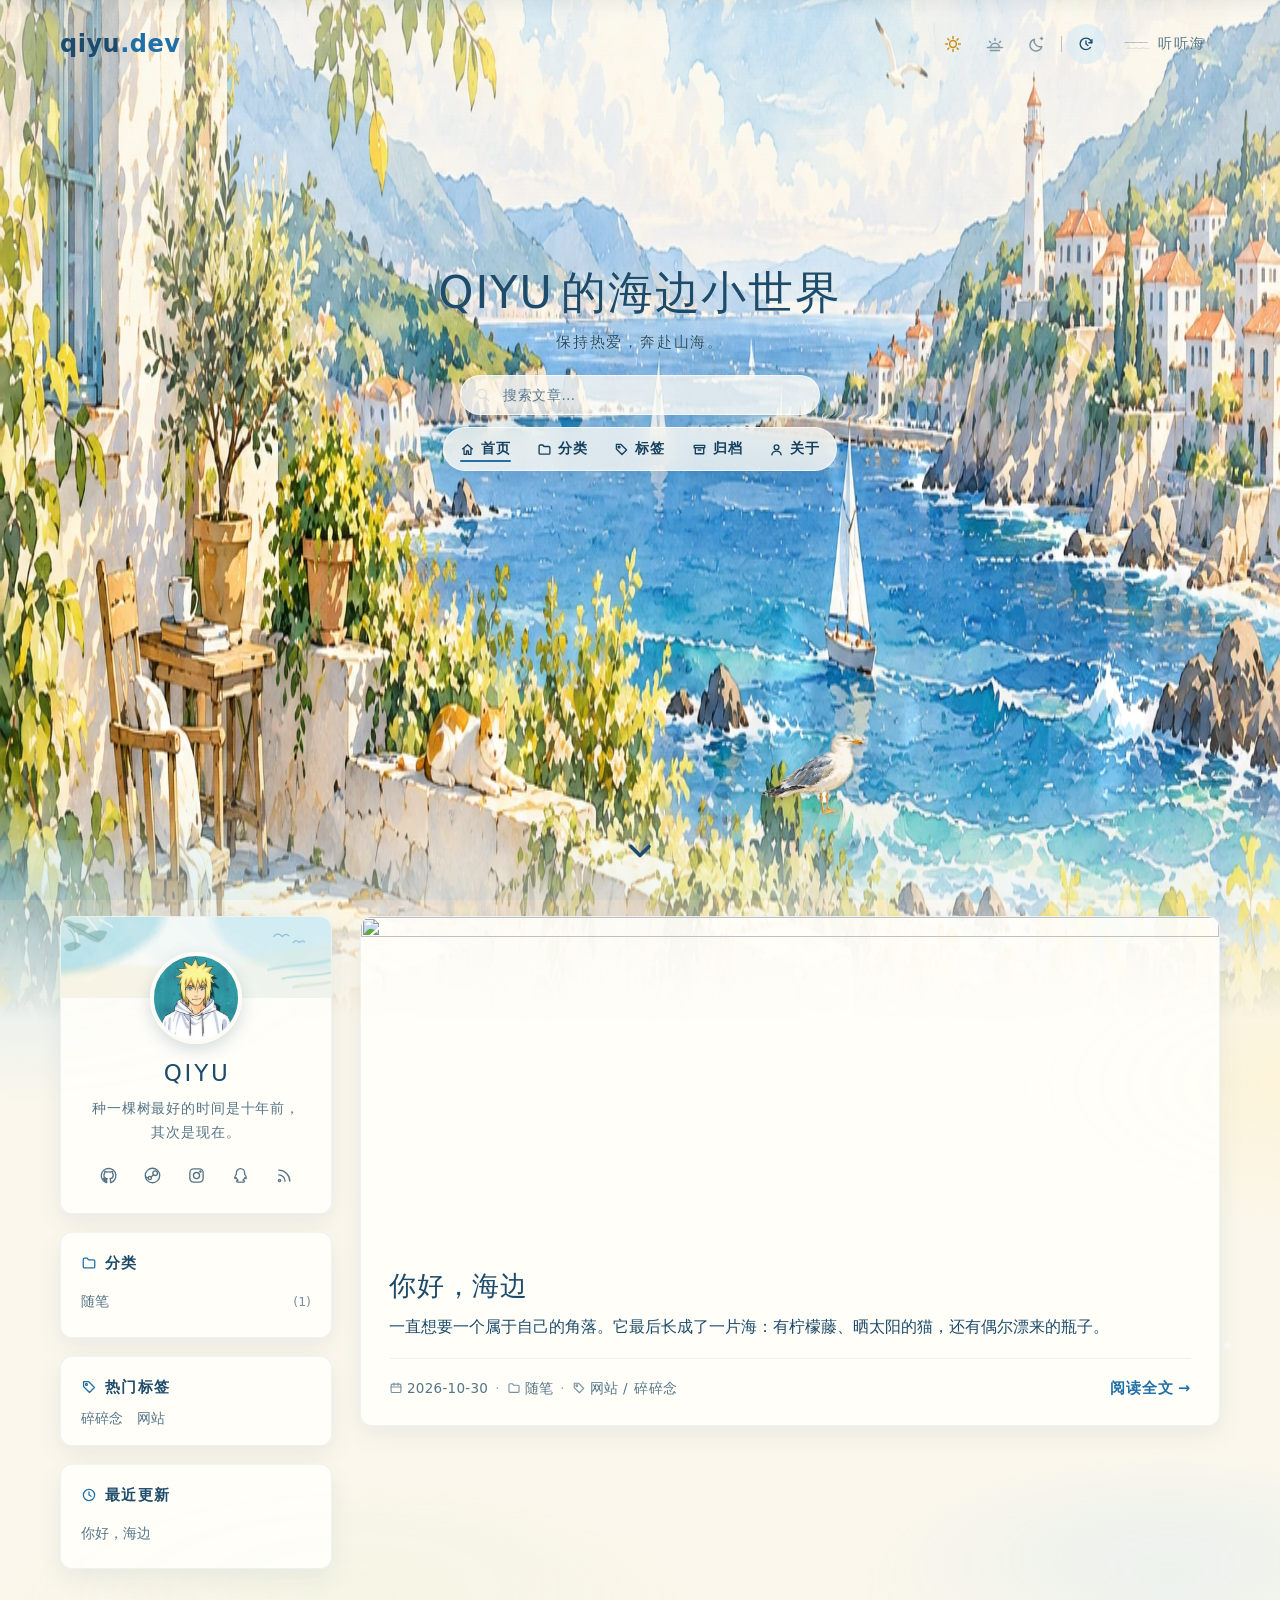
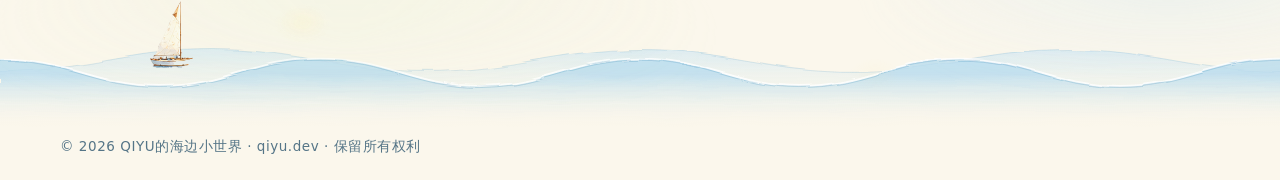
==== commit 0fbaddec: "Shorten browser tab titles to QIYU" ====
--- a/site/index.html
+++ b/site/index.html
@@ -5,7 +5,7 @@
   <meta name="viewport" content="width=device-width, initial-scale=1">
   <meta name="theme-color" content="#fbf7ec">
   <meta name="description" content="QIYU的海边小世界：保持热爱，奔赴山海。">
-  <title>QIYU的海边小世界</title>
+  <title>QIYU</title>
   <link rel="icon" href="favicon.svg" type="image/svg+xml">
   <link rel="preload" as="image" href="assets/hero/hero-seaside-desktop-1200.webp"
         imagesrcset="assets/hero/hero-seaside-desktop-1200.webp 1200w, assets/hero/hero-seaside-desktop.webp 1774w"
--- a/site/styles.css
+++ b/site/styles.css
@@ -1508,3 +1508,18 @@
   .footer-rights > span { display: none; }
   .footer-inner { padding-right: 64px; }
 }
+
+/* 「听听海」换页后等点按：按钮的字轻轻一明一暗，下方浮出一行小提示，点一下页面就消失 */
+.header-tools { position: relative; }
+.sound-toggle[data-state="waiting"] { color: var(--sea); }
+.sound-toggle[data-state="waiting"] .sound-label { animation: sound-loading 1.4s ease-in-out infinite alternate; }
+.sound-hint {
+  position: absolute; right: 0; top: calc(100% + 2px); z-index: 7;
+  padding: 4px 12px; border-radius: 999px; white-space: nowrap; pointer-events: none;
+  background: color-mix(in srgb, var(--paper) 55%, rgb(255 255 255 / .7)); color: var(--ink);
+  -webkit-backdrop-filter: blur(8px); backdrop-filter: blur(8px);
+  box-shadow: 0 4px 14px rgb(29 75 107 / .14); font-size: 13px; letter-spacing: .06em;
+  opacity: 0; transform: translateY(-4px); transition: opacity .4s ease, transform .4s ease;
+}
+.sound-hint.is-shown { opacity: 1; transform: none; }
+:root[data-time="night"] .sound-hint { background: rgb(16 26 54 / .6); color: #e4e9f5; box-shadow: 0 4px 14px rgb(0 0 0 / .25); }
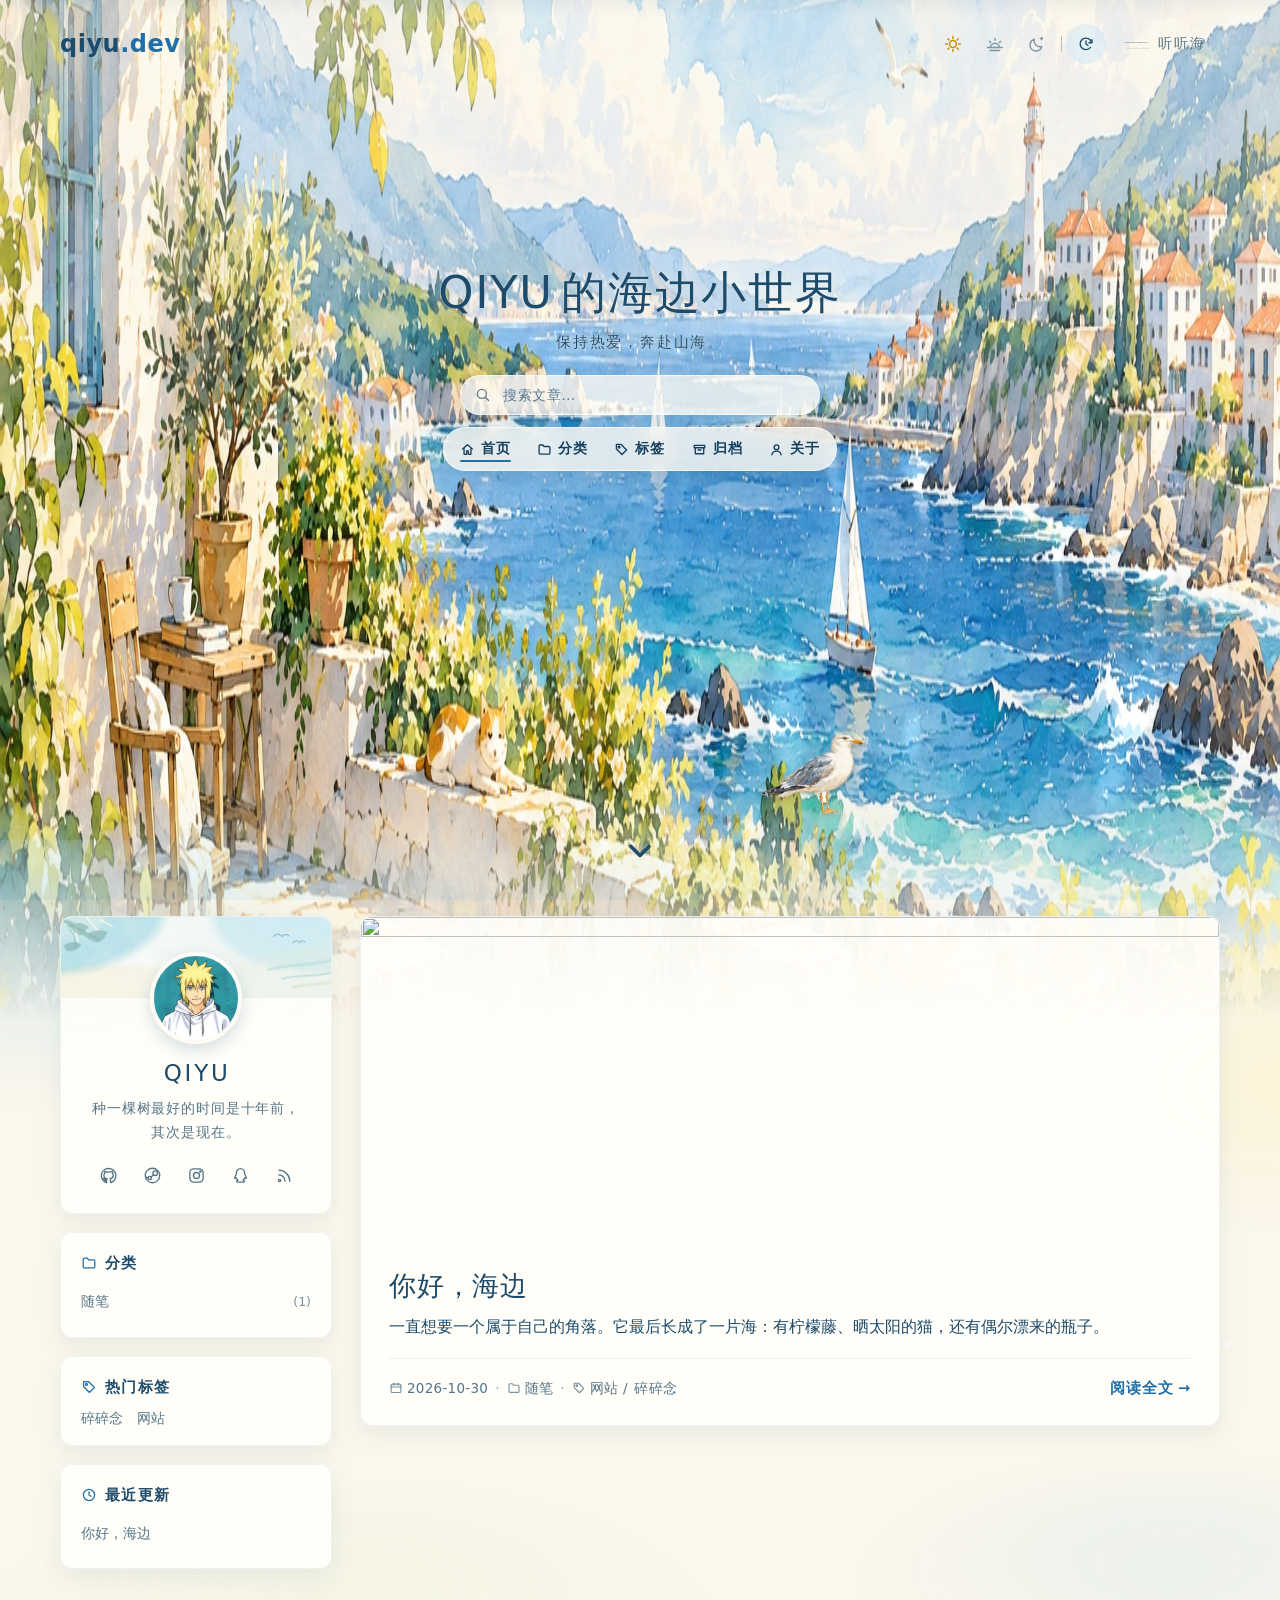
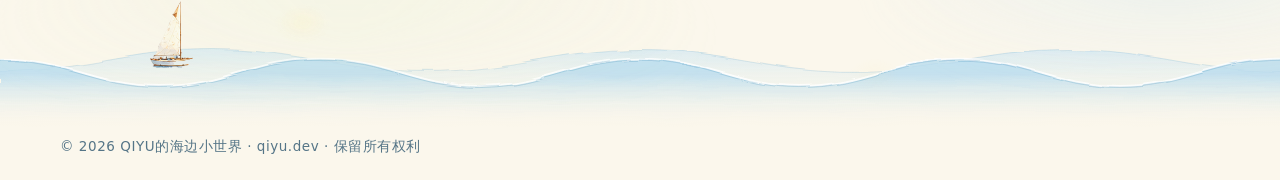
==== commit 19ad3146: "Speed up the phone hero, fix the search icon, and tune the scroll arrow" ====
--- a/site/index.html
+++ b/site/index.html
@@ -9,7 +9,8 @@
   <link rel="icon" href="favicon.svg" type="image/svg+xml">
   <link rel="preload" as="image" href="assets/hero/hero-seaside-desktop-1200.webp"
         imagesrcset="assets/hero/hero-seaside-desktop-1200.webp 1200w, assets/hero/hero-seaside-desktop.webp 1774w"
-        imagesizes="100vw" media="(min-width: 641px) and (min-aspect-ratio: 3/4)">
+        imagesizes="100vw" media="(min-width: 641px) and (min-aspect-ratio: 3/4)" fetchpriority="high">
+  <link rel="preload" as="image" href="assets/hero/hero-seaside-mobile-crop.webp" media="(max-width: 640px), (max-aspect-ratio: 3/4)" fetchpriority="high">
   <link rel="stylesheet" href="styles.css">
   <link rel="preload" href="/assets/fonts/title-font.woff" as="font" type="font/woff" crossorigin>
   <link rel="alternate" type="application/rss+xml" title="QIYU" href="/feed.xml">
@@ -86,7 +87,6 @@
         </nav>
       </div>
       <!-- /blog:masthead -->
-      <img class="decor decor-gull" src="assets/decor/seagull.png" width="143" height="82" alt="">
 
       <!-- 海景铺满第一屏，标题区叠在上面；下缘渐隐进纸面。遮罩作用在整个 figure 上，底图与 WebGL 画布一起淡出 -->
       <figure class="panorama is-full" id="seaside">
@@ -173,7 +173,7 @@
     <!-- 页脚海浪：两层半透明水彩浪以不同速度缓缓流动（浪形宽两倍、左右两半相同，循环时没有接缝），向下渐渐淡回纸面；
          帆船在前层浪上摇着慢慢漂，浪尖偶尔闪一点光，海鸥不时飞过。开启「减少动态效果」时全部静止 -->
     <div class="footer-sea" aria-hidden="true">
-      <img class="decor footer-gull" src="assets/decor/seagull.png" width="143" height="82" alt="">
+      <img class="decor footer-gull" src="assets/decor/seagull.png" width="143" height="82" alt="" loading="lazy" decoding="async">
       <svg class="footer-wave footer-wave-back" viewBox="0 0 2880 110" preserveAspectRatio="none">
         <defs>
           <linearGradient id="wave-back" x1="0" y1="0" x2="0" y2="1">
@@ -188,7 +188,7 @@
         <path d="M0 40 C 100.8 40 139.2 16 240 16 C 340.8 16 379.2 40 480 40 C 580.8 40 619.2 16 720 16 C 820.8 16 859.2 40 960 40 C 1060.8 40 1099.2 16 1200 16 C 1300.8 16 1339.2 40 1440 40 C 1540.8 40 1579.2 16 1680 16 C 1780.8 16 1819.2 40 1920 40 C 2020.8 40 2059.2 16 2160 16 C 2260.8 16 2299.2 40 2400 40 C 2500.8 40 2539.2 16 2640 16 C 2740.8 16 2779.2 40 2880 40 V110 H0Z" fill="url(#wave-back)" filter="url(#wash)"/>
         <path d="M0 40 C 100.8 40 139.2 16 240 16 C 340.8 16 379.2 40 480 40 C 580.8 40 619.2 16 720 16 C 820.8 16 859.2 40 960 40 C 1060.8 40 1099.2 16 1200 16 C 1300.8 16 1339.2 40 1440 40 C 1540.8 40 1579.2 16 1680 16 C 1780.8 16 1819.2 40 1920 40 C 2020.8 40 2059.2 16 2160 16 C 2260.8 16 2299.2 40 2400 40 C 2500.8 40 2539.2 16 2640 16 C 2740.8 16 2779.2 40 2880 40" fill="none" stroke="#1f6fa8" stroke-opacity=".12" stroke-width="1.2" filter="url(#wash)"/>
       </svg>
-      <img class="decor decor-boat" src="assets/decor/sailboat.png" width="107" height="164" alt="">
+      <img class="decor decor-boat" src="assets/decor/sailboat.png" width="107" height="164" alt="" loading="lazy" decoding="async">
       <svg class="footer-wave footer-wave-front" viewBox="0 0 2880 110" preserveAspectRatio="none">
         <defs>
           <linearGradient id="wave-front" x1="0" y1="0" x2="0" y2="1">
--- a/site/styles.css
+++ b/site/styles.css
@@ -1045,7 +1045,7 @@
 @media (max-width: 720px) {
   /* 窄屏的首页：「关于我」和侧栏卡片放在文章列表上面 */
   .blog:has(.post-card) .blog-side { order: -1; }
-  .blog { display: flex; flex-direction: column; }
+  .blog { display: flex; flex-direction: column; align-items: stretch; } /* 两栏时的 align-items: start 会让单列卡片按内容缩窄 */
 }
 
 /* 右下角的圆形「回到顶部」按钮：电脑和手机都只用这一个（顶栏和页脚里不再放） */
@@ -1523,3 +1523,11 @@
 }
 .sound-hint.is-shown { opacity: 1; transform: none; }
 :root[data-time="night"] .sound-hint { background: rgb(16 26 54 / .6); color: #e4e9f5; box-shadow: 0 4px 14px rgb(0 0 0 / .25); }
+
+/* 搜索框加了磨砂（backdrop-filter）后会盖住前面的放大镜图标，把图标提到上面一层 */
+.site-search > svg { z-index: 1; }
+/* 手机上「点一下页面，继续听海」改成屏幕底部居中的小提示，不再压住标题 */
+@media (max-width: 640px) {
+  .sound-hint { position: fixed; left: 50%; right: auto; top: auto; bottom: 26px; transform: translate(-50%, 8px); }
+  .sound-hint.is-shown { transform: translate(-50%, 0); }
+}
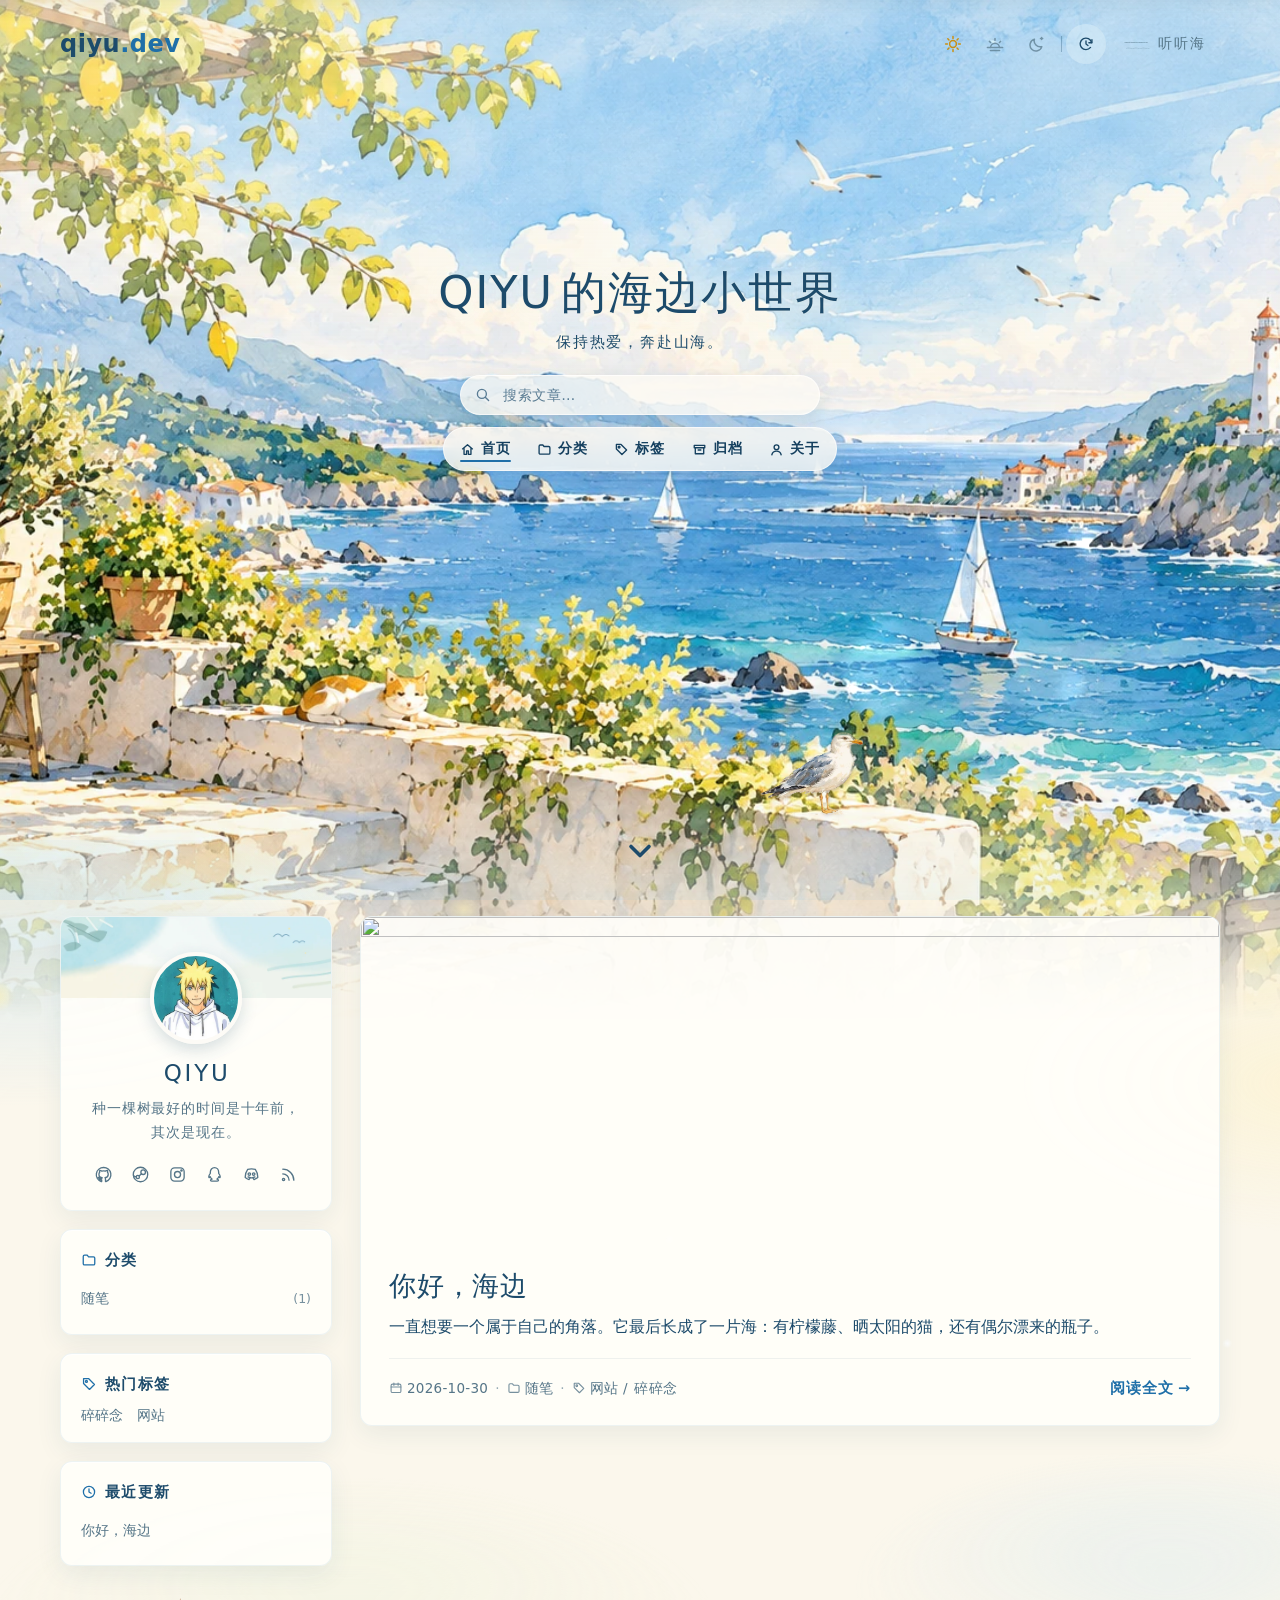
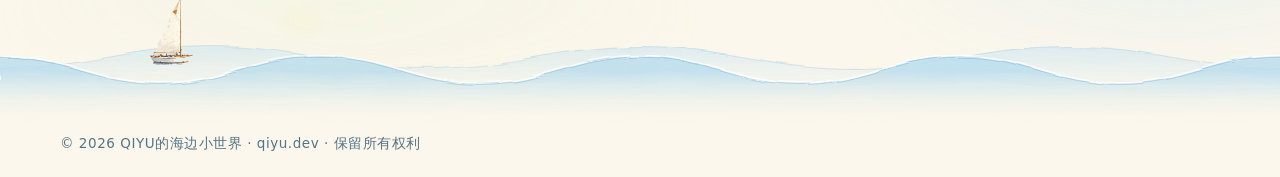
==== commit 031e4303: "Add share cards and a Discord link" ====
--- a/site/index.html
+++ b/site/index.html
@@ -6,6 +6,18 @@
   <meta name="theme-color" content="#fbf7ec">
   <meta name="description" content="QIYU的海边小世界：保持热爱，奔赴山海。">
   <title>QIYU</title>
+  <!-- 分享卡片：链接发到 QQ、Discord、Telegram 等地方时显示的标题、简介和图片 -->
+  <link rel="canonical" href="https://qiyu.dev/">
+  <meta property="og:type" content="website">
+  <meta property="og:site_name" content="QIYU的海边小世界">
+  <meta property="og:locale" content="zh_CN">
+  <meta property="og:title" content="QIYU的海边小世界">
+  <meta property="og:description" content="保持热爱，奔赴山海。">
+  <meta property="og:url" content="https://qiyu.dev/">
+  <meta property="og:image" content="https://qiyu.dev/assets/share/qiyu-share.jpg">
+  <meta property="og:image:width" content="1200">
+  <meta property="og:image:height" content="630">
+  <meta name="twitter:card" content="summary_large_image">
   <link rel="icon" href="favicon.svg" type="image/svg+xml">
   <link rel="preload" as="image" href="assets/hero/hero-seaside-desktop-1200.webp"
         imagesrcset="assets/hero/hero-seaside-desktop-1200.webp 1200w, assets/hero/hero-seaside-desktop.webp 1774w"
@@ -147,6 +159,7 @@
             <a href="https://steamcommunity.com/profiles/76561199012940151/" target="_blank" rel="noopener" aria-label="Steam"><svg viewBox="0 0 20 20" aria-hidden="true"><circle cx="10" cy="10" r="7.6"/><circle cx="12.8" cy="7.6" r="2.4"/><circle cx="7.2" cy="12.6" r="1.7"/><path d="m8.5 11.5 2.6-2.3M2.6 11.4l3.3 1.3"/></svg></a>
             <a href="https://www.instagram.com/yuqi3896/" target="_blank" rel="noopener" aria-label="Instagram"><svg viewBox="0 0 20 20" aria-hidden="true"><rect x="3" y="3" width="14" height="14" rx="4"/><circle cx="10" cy="10" r="3.2"/><circle cx="14.2" cy="5.8" r=".7"/></svg></a>
             <button class="profile-qq" type="button" data-qq="1245161080" aria-label="QQ：1245161080，点一下复制" title="QQ：1245161080"><svg viewBox="0 0 20 20" aria-hidden="true"><path d="M10 2.8c-2.7 0-4.4 2.1-4.4 4.8v1.2c-.9 1-1.6 2.4-1.6 3.6 0 .7.3.9.7.6l.8-.7c.3 1.1 1 2 1.9 2.6-.9.3-1.6.8-1.6 1.2 0 .6 1.5.9 3.2.9h2c1.7 0 3.2-.3 3.2-.9 0-.4-.7-.9-1.6-1.2.9-.6 1.6-1.5 1.9-2.6l.8.7c.4.3.7.1.7-.6 0-1.2-.7-2.6-1.6-3.6V7.6c0-2.7-1.7-4.8-4.4-4.8Z"/></svg><span class="qq-toast" role="status" aria-live="polite"></span></button>
+            <a href="https://discord.com/users/1544787621585227916" target="_blank" rel="noopener" aria-label="Discord"><svg viewBox="0 0 20 20" aria-hidden="true"><path d="M6 4.6A13 13 0 0 1 10 4a13 13 0 0 1 4 .6c1.8 2.5 2.7 5.3 2.6 8.5a11 11 0 0 1-4.1 2.2l-.9-1.6M6 4.6C4.2 7.1 3.3 9.9 3.4 13.1a11 11 0 0 0 4.1 2.2l.9-1.6M6.3 12.6c2.5 1.2 4.9 1.2 7.4 0"/><circle cx="7.7" cy="9.6" r="1.3"/><circle cx="12.3" cy="9.6" r="1.3"/></svg></a>
             <a href="/feed.xml" aria-label="RSS 订阅"><svg viewBox="0 0 20 20" aria-hidden="true"><path d="M4 9.4a6.6 6.6 0 0 1 6.6 6.6M4 4.4A11.6 11.6 0 0 1 15.6 16"/><circle cx="4.8" cy="15.2" r="1.2"/></svg></a>
           </p>
         </div>
--- a/site/styles.css
+++ b/site/styles.css
@@ -1531,3 +1531,8 @@
   .sound-hint { position: fixed; left: 50%; right: auto; top: auto; bottom: 26px; transform: translate(-50%, 8px); }
   .sound-hint.is-shown { transform: translate(-50%, 0); }
 }
+
+/* 头像下面的链接有六个（GitHub、Steam、Instagram、QQ、Discord、RSS）：图标间距收紧一点，侧栏窄时也排得下一行 */
+.profile-links { gap: 2px; }
+.profile-links a, .profile-qq { width: 35px; height: 35px; }
+@media (min-width: 721px) and (max-width: 1100px) { .profile-links a, .profile-qq { width: 32px; height: 32px; } .profile-links { gap: 1px; } }
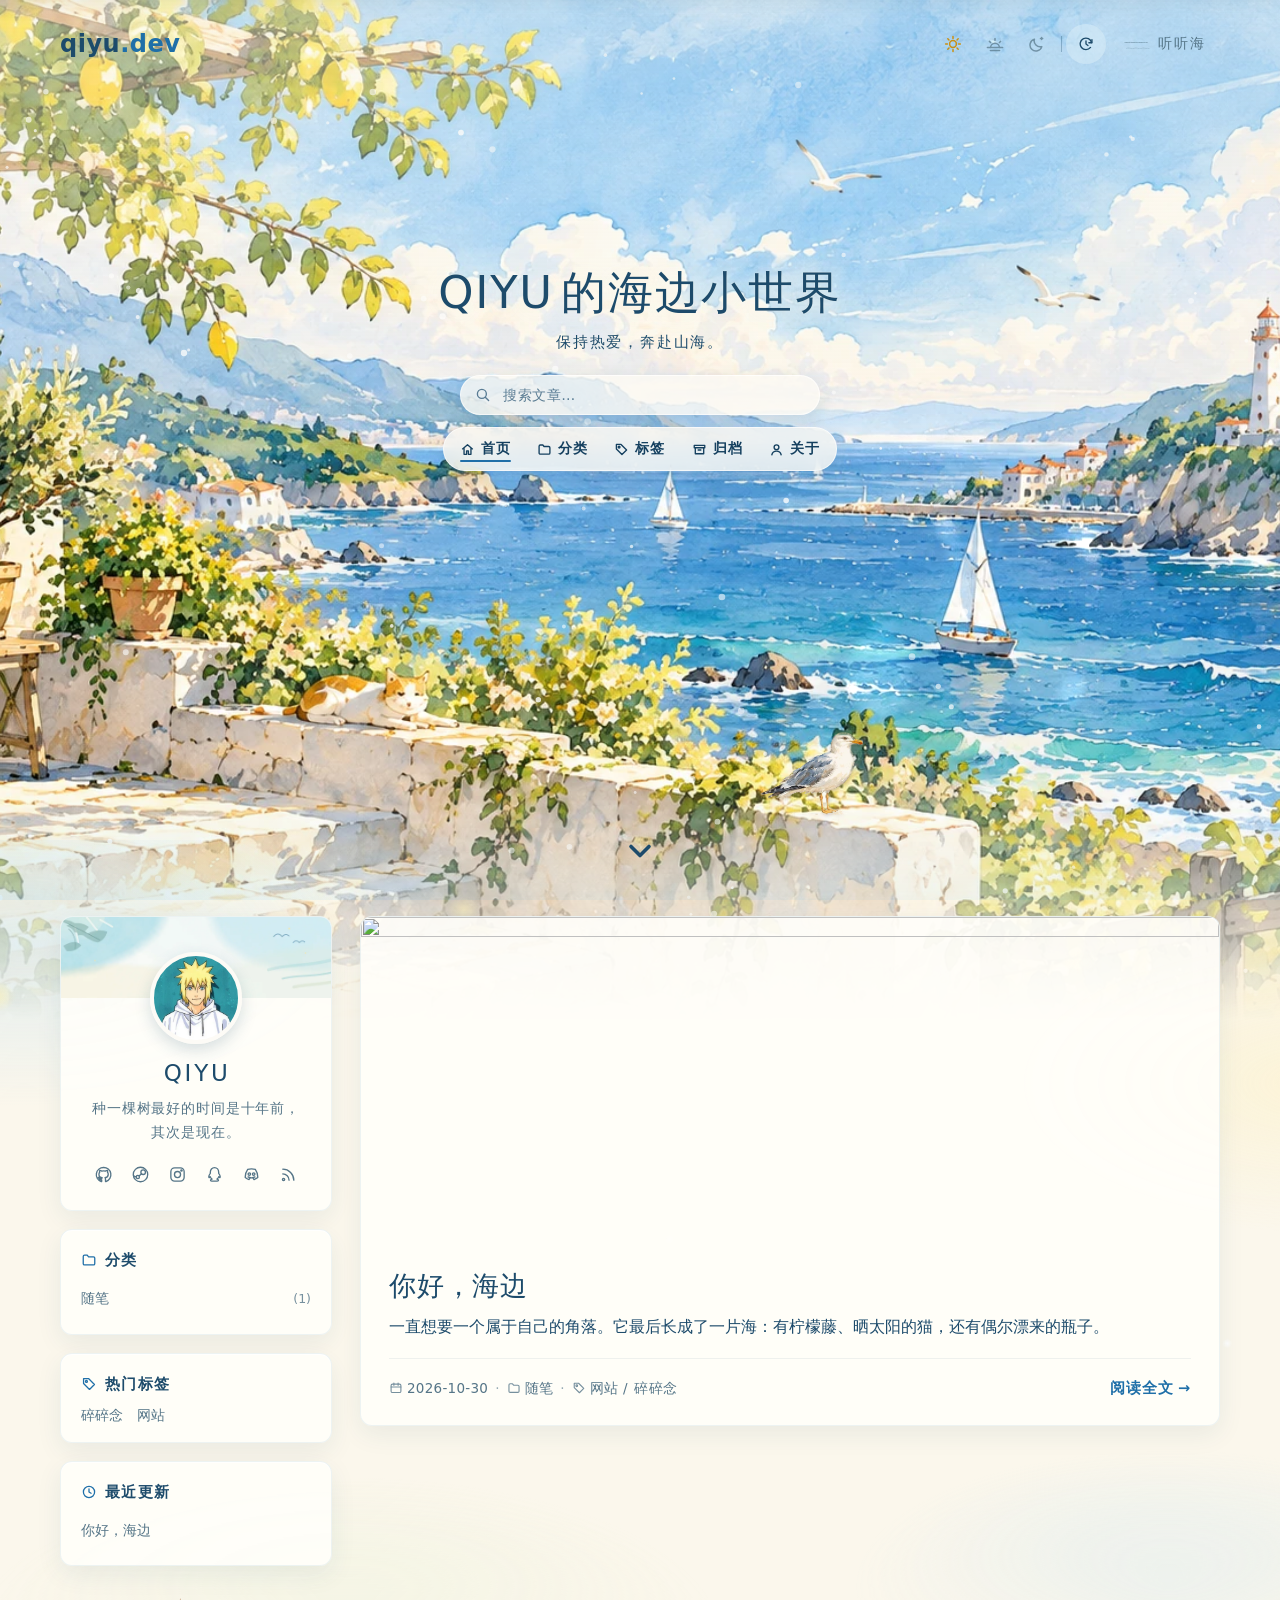
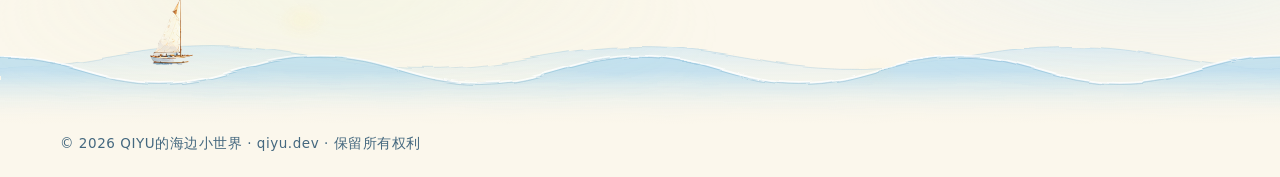
==== commit abc6a3b4: "Add code highlighting, math, seasonal effects, and lighter first loads" ====
--- a/site/index.html
+++ b/site/index.html
@@ -19,21 +19,17 @@
   <meta property="og:image:height" content="630">
   <meta name="twitter:card" content="summary_large_image">
   <link rel="icon" href="favicon.svg" type="image/svg+xml">
-  <link rel="preload" as="image" href="assets/hero/hero-seaside-desktop-1200.webp"
-        imagesrcset="assets/hero/hero-seaside-desktop-1200.webp 1200w, assets/hero/hero-seaside-desktop.webp 1774w"
-        imagesizes="100vw" media="(min-width: 641px) and (min-aspect-ratio: 3/4)" fetchpriority="high">
-  <link rel="preload" as="image" href="assets/hero/hero-seaside-mobile-crop.webp" media="(max-width: 640px), (max-aspect-ratio: 3/4)" fetchpriority="high">
   <link rel="stylesheet" href="styles.css">
   <link rel="preload" href="/assets/fonts/title-font.woff" as="font" type="font/woff" crossorigin>
   <link rel="alternate" type="application/rss+xml" title="QIYU" href="/feed.xml">
   <!-- 同步执行：先按本地时间定好首屏是白天、黄昏还是夜晚，避免先闪一下白天 -->
   <script src="seaside-clock.js"></script>
   <script src="hero-water.js" defer></script>
-  <script src="postcard.js" defer></script>
   <script src="cat.js" defer></script>
   <script src="ambience.js" defer></script>
   <script src="seaside-time.js" defer></script>
   <script src="bottle.js" defer></script>
+  <script src="season.js" defer></script>
   <script src="blog.js" defer></script>
 </head>
 <body>
@@ -102,7 +98,17 @@
 
       <!-- 海景铺满第一屏，标题区叠在上面；下缘渐隐进纸面。遮罩作用在整个 figure 上，底图与 WebGL 画布一起淡出 -->
       <figure class="panorama is-full" id="seaside">
+        <!-- 白天插画的地址放在 data- 属性上，由下面的小脚本交给 seaside-clock.js：首屏是黄昏、夜晚时先不下载它 -->
         <picture>
+          <source media="(max-width: 640px), (max-aspect-ratio: 3/4)" data-srcset="assets/hero/hero-seaside-mobile-crop.webp" width="665" height="887">
+          <img data-src="assets/hero/hero-seaside-desktop-1200.webp"
+               data-srcset="assets/hero/hero-seaside-desktop-1200.webp 1200w, assets/hero/hero-seaside-desktop.webp 1774w"
+               sizes="(min-width: 1240px) 1260px, calc(100vw - 16px)"
+               width="1774" height="887" fetchpriority="high"
+               alt="水彩画：柠檬藤架下的石砌露台，一只猫趴在矮墙上晒太阳，远处是蓝色海湾、帆船和山坡上的白色灯塔。">
+        </picture><script>(function (p) { if (window.seaClock) return seaClock.showDay(p); p.querySelectorAll("source, img").forEach(function (e) { if (e.dataset.srcset) e.srcset = e.dataset.srcset; if (e.dataset.src) e.src = e.dataset.src; }); })(document.currentScript.previousElementSibling);</script>
+        <noscript>
+          <picture>
           <source media="(max-width: 640px), (max-aspect-ratio: 3/4)" srcset="assets/hero/hero-seaside-mobile-crop.webp" width="665" height="887">
           <img src="assets/hero/hero-seaside-desktop-1200.webp"
                srcset="assets/hero/hero-seaside-desktop-1200.webp 1200w, assets/hero/hero-seaside-desktop.webp 1774w"
@@ -110,6 +116,7 @@
                width="1774" height="887" fetchpriority="high"
                alt="水彩画：柠檬藤架下的石砌露台，一只猫趴在矮墙上晒太阳，远处是蓝色海湾、帆船和山坡上的白色灯塔。">
         </picture>
+        </noscript>
         <!-- 站在画中矮墙上的海鸥：放在海景图层里，随插画一起缩放、羽化 -->
         <img class="wall-gull" src="assets/decor/perched-gull.webp" width="235" height="189" alt="">
         <!-- 隐藏彩蛋：画里矮墙上的猫（说的话跟着时间变）。透明按钮的位置由 cat.js 按原画坐标计算，猫看不见时不出现 -->
@@ -134,7 +141,7 @@
       <div class="blog-main">
 <!-- blog:posts -->
 <article class="post-card">
-  <a class="post-cover" href="/posts/hello-seaside/" tabindex="-1" aria-hidden="true"><img src="/assets/posts/hello-seaside-cover.webp" alt="" loading="lazy"></a>
+  <a class="post-cover" href="/posts/hello-seaside/" tabindex="-1" aria-hidden="true"><img src="/assets/posts/hello-seaside-cover.webp" alt="" width="1200" height="460" loading="lazy" decoding="async"></a>
   <div class="post-card-body">
     <h2 class="post-card-title"><a href="/posts/hello-seaside/">你好，海边</a></h2>
     <p class="post-card-summary">一直想要一个属于自己的角落。它最后长成了一片海：有柠檬藤、晒太阳的猫，还有偶尔漂来的瓶子。</p>
--- a/site/styles.css
+++ b/site/styles.css
@@ -40,7 +40,7 @@
 /* 黄昏：纸面带一点杏色，晕染换成杏黄、薰衣草紫和淡玫瑰；夜晚：深色模式，纸面换成和夜景天空同色系的深靛蓝，
    文字换成月白，晕染变成很淡的蓝紫光，像夜里的海面（具体的卡片、代码块等见文末「夜晚的深色模式」） */
 :root[data-time="dusk"] {
-  --paper: #fbeee3; --ink: #3a3a5c; --muted: #7c6f86;
+  --paper: #fbeee3; --ink: #3a3a5c; --muted: #6e6278; /* 次要文字对比度 ≥ 4.5（无障碍标准） */
   --sea: #c4603e; --sun: #f2a64a;
   --wash-sun: rgb(255 190 130 / .62); --wash-sea: rgb(206 184 238 / .55); --wash-leaf: rgb(250 184 184 / .5);
   --wave-back: #f3c9b4; --wave-front: #d7bde3;
@@ -159,16 +159,12 @@
 @keyframes sound-loading { from { opacity: 1; } to { opacity: .45; } }
 
 /* 首屏 */
-.intro { position: relative; padding-top: clamp(16px, 4vw, 48px); padding-bottom: clamp(40px, 5vw, 72px); }
-.intro-text { position: relative; z-index: 1; max-width: 620px; }
-/* 标题只有一行：字号略放大，字距拉开；文字块下移，与右侧手账的中线对齐 */
+.intro { position: relative; padding-top: clamp(16px, 4vw, 48px); padding-bottom: clamp(40px, 5vw, 72px); }/* 标题只有一行：字号略放大，字距拉开；文字块下移，与右侧手账的中线对齐 */
 .intro h1 {
   margin: 0; font-family: var(--serif); font-weight: 700;
   font-size: clamp(42px, 6.6vw, 88px); line-height: 1.15; letter-spacing: .12em;
 }
-.lead { margin: 20px 0 26px; font-size: clamp(16px, 1.6vw, 19px); line-height: 1.8; color: var(--muted); letter-spacing: .04em; }
-.lead-break { display: none; }
-/* 无边界海景：去掉圆角、阴影和底色，四周用水彩边缘遮罩渐隐进纸面。
+.lead { margin: 20px 0 26px; font-size: clamp(16px, 1.6vw, 19px); line-height: 1.8; color: var(--muted); letter-spacing: .04em; }/* 无边界海景：去掉圆角、阴影和底色，四周用水彩边缘遮罩渐隐进纸面。
    遮罩作用在整个 figure 上——底图、WebGL 画布、飞过的海鸥、提示一起被羽化，始终对齐。
    左右略微伸出内容区，上沿向标题区轻轻上提（淡出部分不会盖住文字）。 */
 .panorama {
@@ -377,122 +373,8 @@
 
 /* 透明装饰：只做点缀，不接收点击 */
 .decor { position: absolute; pointer-events: none; user-select: none; }
-.decor-gull { top: 112px; right: 43%; width: 84px; animation: glide 9s ease-in-out infinite; }
-
-/* 旅行手账角落：所有位置按容器百分比排布，随宽度整体缩放 */
-.journal {
-  position: absolute; z-index: 2; top: clamp(24px, 4vw, 56px); right: 4%;
-  width: min(450px, 40%); aspect-ratio: 470 / 360;
-  pointer-events: none; user-select: none;
-}
-.journal img { position: absolute; height: auto; }
-/* 手账也跟着时间换一点色调：黄昏偏暖，夜里更暗、更淡、微微偏冷。
-   色调用 index.html 里的 #time-tone 颜色矩阵，由 seaside-time.js 随海景一起逐帧混合；白天不加滤镜 */
+/* 页面里放颜色矩阵滤镜的 SVG：本身不占位置 */
 .tone-defs { position: absolute; width: 0; height: 0; overflow: hidden; }
-.journal-map {
-  right: 3%; top: 4%; width: 46%;
-  transform: rotate(8deg);
-  filter: drop-shadow(0 8px 14px rgb(29 75 107 / .13));
-}
-/* 可翻面的明信片：按钮本身只做 2D 倾斜和悬停抬起，翻面交给内层 */
-.journal-postcard {
-  --tilt: -4deg;
-  position: absolute; left: 4%; top: 34%; width: 63%;
-  display: block; margin: 0; padding: 0; border: 0; background: none;
-  color: inherit; font: inherit; cursor: pointer;
-  pointer-events: auto; perspective: 1100px;
-  transform: rotate(var(--tilt));
-  transition: transform .35s ease;
-  -webkit-tap-highlight-color: transparent;
-}
-.journal-postcard:hover { transform: rotate(var(--tilt)) translateY(-5px) scale(1.015); }
-.journal-postcard:focus-visible { outline: 3px solid var(--sea); outline-offset: 6px; border-radius: 6px; }
-.postcard-inner {
-  position: relative; display: block;
-  transform-style: preserve-3d;
-  transition: transform .9s cubic-bezier(.45, .05, .25, 1);
-}
-.journal-postcard.is-flipped .postcard-inner { transform: rotateY(180deg); }
-.journal .postcard-front {
-  position: relative; display: block; width: 100%;
-  backface-visibility: hidden; -webkit-backface-visibility: hidden;
-  filter: drop-shadow(0 10px 18px rgb(29 75 107 / .16));
-  transition: filter .35s ease;
-}
-.journal-postcard:hover .postcard-front { filter: drop-shadow(0 16px 22px rgb(29 75 107 / .22)); }
-
-/* 背面：与正面插画里那张略微倾斜的卡片对齐（约 -8.8°，占图片 93% × 78%） */
-.postcard-back {
-  position: absolute; left: 3.45%; top: 10.5%; width: 93.1%; height: 77.9%;
-  container-type: inline-size;
-  transform: rotateY(180deg) rotate(-8.8deg);
-  backface-visibility: hidden; -webkit-backface-visibility: hidden;
-  border-radius: 3px;
-  background-color: #fbf3e2;
-  background-image:
-    radial-gradient(rgb(150 120 80 / .07) 0.8px, transparent 1.1px),
-    radial-gradient(rgb(255 255 255 / .5) 0.8px, transparent 1.1px);
-  background-size: 5px 5px, 7px 7px;
-  background-position: 0 0, 2px 3px;
-  box-shadow: inset 0 0 0 1px rgb(196 168 120 / .35), inset 0 0 22px rgb(196 160 104 / .22), 0 12px 20px rgb(29 75 107 / .16);
-  color: var(--ink); text-align: left;
-}
-.postcard-back::after { /* 中间的分隔线 */
-  content: ""; position: absolute; left: 56%; top: 14%; bottom: 14%;
-  border-left: 1px solid rgb(29 75 107 / .2);
-}
-.postcard-message {
-  position: absolute; left: 6%; top: 20%; width: 49%;
-  font-family: "Kaiti SC", "STKaiti", "KaiTi", "BiauKai", var(--serif);
-  font-size: 4.8cqw; line-height: 1.8; letter-spacing: .02em; color: #1d4b6b; white-space: nowrap;
-}
-.postcard-stamp {
-  position: absolute; right: 6%; top: 9%; width: 15%; aspect-ratio: 40 / 48;
-  padding: 3%; background: #fffdf7;
-  box-shadow: 0 1px 2px rgb(29 75 107 / .2);
-  /* 齿孔：边缘一圈小圆孔，中间保持完整 */
-  -webkit-mask: radial-gradient(circle, #0000 1.4px, #000 1.6px) -2.5px -2.5px / 5px 5px,
-                linear-gradient(#000 0 0) 50% / calc(100% - 5px) calc(100% - 5px) no-repeat;
-  mask: radial-gradient(circle, #0000 1.4px, #000 1.6px) -2.5px -2.5px / 5px 5px,
-        linear-gradient(#000 0 0) 50% / calc(100% - 5px) calc(100% - 5px) no-repeat;
-}
-.postcard-stamp svg { display: block; width: 100%; height: 100%; }
-.postcard-postmark {
-  position: absolute; right: 19%; top: 20%; width: 17%; aspect-ratio: 1;
-  display: grid; place-items: center;
-  border: 1.5px solid rgb(31 111 168 / .45); border-radius: 50%;
-  font-size: 3cqw; letter-spacing: .05em; color: rgb(31 111 168 / .6);
-  transform: rotate(-14deg);
-}
-.postcard-lines {
-  position: absolute; left: 62%; right: 8%; top: 50%; height: 30%;
-  background: repeating-linear-gradient(transparent 0 calc(33.3% - 1px), rgb(29 75 107 / .22) calc(33.3% - 1px) 33.3%);
-}
-.postcard-doodle { position: absolute; left: 6%; bottom: 11%; width: 30%; height: auto; }
-
-/* 翻面时纸胶带先轻轻揭起，翻好后再贴回去 */
-.journal-tape { transition: opacity .25s ease; }
-.journal.is-turning .journal-tape { opacity: 0; }
-
-@container (max-width: 160px) {
-  .postcard-back::after, .postcard-lines, .postcard-postmark, .postcard-doodle { display: none; }
-  /* 手机上卡片很小：两行字放在上方，邮票移到右下角，避开左下角的纸胶带 */
-  .postcard-message { left: 6%; top: 13%; width: auto; font-size: 9.6cqw; line-height: 1.3; letter-spacing: 0; }
-  .postcard-stamp { width: 16%; right: 6%; top: auto; bottom: 9%; }
-}
-
-/* 减少动态效果：不做 3D 旋转，改为正反面淡入淡出 */
-@media (prefers-reduced-motion: reduce) {
-  .postcard-inner, .journal-postcard.is-flipped .postcard-inner { transform: none; }
-  .postcard-back { transform: rotate(-8.8deg); opacity: 0; }
-  .journal .postcard-front, .postcard-back { transition: opacity .2s linear !important; }
-  .journal-postcard.is-flipped .postcard-back { opacity: 1; }
-  .journal-postcard.is-flipped .postcard-front { opacity: 0; }
-}
-.journal-tape { width: 22%; opacity: .88; mix-blend-mode: multiply; }
-.journal-tape-a { left: 1%; top: 80%; width: 18%; transform: rotate(-34deg); }
-.journal-tape-b { left: 52%; top: 35%; transform: rotate(30deg); }
-.journal-lemon { right: 0; top: -9%; width: 25%; transform: rotate(-12deg); transform-origin: 80% 0; }
 
 /* 作品（目前首页不展示作品，样式保留，以后加回作品列表时可直接使用） */
 .works { padding: clamp(56px, 8vw, 96px) 0 clamp(64px, 8vw, 104px); }
@@ -546,9 +428,6 @@
   padding: 0 0 22px; font-size: 14px;
 }
 .footer-inner p { margin: 0; }
-.footer-top { display: inline-flex; align-items: center; min-height: 44px; text-decoration: none; }
-.footer-top:hover { text-decoration: underline; text-underline-offset: 4px; }
-
 @keyframes glide {
   0%, 100% { transform: translate(0, 0) rotate(0deg); }
   50% { transform: translate(-18px, -8px) rotate(-3deg); }
@@ -558,13 +437,7 @@
   50% { transform: translateY(-5px) rotate(2deg); }
 }
 
-/* 平板：文字区收窄，给手账角落让出位置；海鸥移到更靠右 */
-@media (min-width: 641px) {
-  .intro-text { max-width: min(620px, 56%); margin-top: clamp(24px, 7.2vw, 104px); }
-}
-@media (max-width: 1100px) {
-  .decor-gull { display: none; }
-  .lead-break { display: inline; } /* 平板起副标题分两行，避免碰到右侧明信片 */
+@media (max-width: 1100px) {/* 平板起副标题分两行，避免碰到右侧明信片 */
 }
 
 /* 手机：单列、减少装饰 */
@@ -581,9 +454,7 @@
   .time-switch [data-mode="auto"] { margin-left: 5px; }
   .time-switch [data-mode="auto"]::before { left: -4px; }
   .sound-toggle { gap: 6px; }
-  .intro h1 { letter-spacing: .08em; }
-  .lead-break { display: inline; }
-  /* 手机上只留很淡的海蓝晕染 */
+  .intro h1 { letter-spacing: .08em; }  /* 手机上只留很淡的海蓝晕染 */
   .intro::before { background: radial-gradient(60% 30% at 50% 62%, var(--wash-sea), transparent 72%); }
   .panorama {
     margin-top: 4px;
@@ -625,8 +496,6 @@
 }
 .masthead-title a { color: inherit; text-decoration: none; }
 .masthead .lead { max-width: none; margin: 14px 0 22px; }
-.masthead .lead-break { display: none; }
-
 .site-search { position: relative; width: min(440px, 100%); margin: 0 auto; }
 .site-search > svg {
   position: absolute; left: 17px; top: 23px; width: 18px; height: 18px; transform: translateY(-50%);
@@ -667,14 +536,6 @@
 .site-nav a:hover { color: var(--ink); background-color: rgb(214 236 247 / .5); }
 .site-nav a[aria-current="page"] { color: var(--ink); }
 .intro:has(.masthead) { padding-bottom: clamp(12px, 2vw, 28px); }
-/* 标题居中后，飞过的海鸥挪到右上方，不压在名字上 */
-.intro .decor-gull { top: 64px; right: 9%; }
-
-/* 子页面：标题区更紧凑，海景只露一条 */
-.intro-compact { padding-bottom: clamp(16px, 2.4vw, 28px); }
-.intro-compact .masthead-title { font-size: clamp(40px, 5.4vw, 64px); }
-.intro-compact .masthead .lead { display: none; }
-.intro-compact .site-search { margin-top: 18px; }
 
 /* 两栏：左侧栏、右文章 */
 .blog {
@@ -812,19 +673,14 @@
   .toc { display: none; }
 }
 @media (max-width: 640px) {
-  .intro .masthead-title { font-size: clamp(46px, 14vw, 64px); letter-spacing: .24em; padding-left: .24em; }
-  .masthead .lead-break { display: inline; }
-  .masthead .lead { margin: 10px 0 18px; }
+  .intro .masthead-title { font-size: clamp(46px, 14vw, 64px); letter-spacing: .24em; padding-left: .24em; }  .masthead .lead { margin: 10px 0 18px; }
   .site-nav { gap: 0; margin-top: 10px; }
   .site-nav a { gap: 4px; padding: 0 9px; font-size: 14px; letter-spacing: .04em; }
   .site-nav svg { width: 15px; height: 15px; }
 }
 @media (max-width: 440px) {
   .site-nav a { padding: 0 8px; }
-  .site-nav svg { display: none; } /* 很窄时只留文字，六个入口排成一行 */
-  .intro .decor-gull { display: none; }
-  .intro-compact .masthead-title { font-size: 40px; }
-  .blog { gap: 20px; }
+  .site-nav svg { display: none; }   .blog { gap: 20px; }
   .post-card-body { padding: 18px 18px 14px; }
   .post-cover img { aspect-ratio: 2 / 1; }
   .page-card { padding: 22px 18px 26px; }
@@ -870,9 +726,7 @@
 .intro.hero::after {
   content: ""; position: absolute; z-index: 1; left: 0; right: 0; top: 0; height: 46%;
   background: linear-gradient(var(--veil), transparent); pointer-events: none;
-}
-.intro.hero .decor-gull { display: none; }
-.panorama.is-full {
+}.panorama.is-full {
   margin: 0; height: 100vh; height: 100svh;
   -webkit-mask: linear-gradient(#000 90%, transparent);
   mask: linear-gradient(#000 90%, transparent);
@@ -998,14 +852,7 @@
   .float-bar-home span { display: none; }
   .float-bar .float-bar-search { display: none; } /* 手机上用首屏的搜索框 */
   .float-bar-inner { gap: 6px; }
-}
-.float-bar-top {
-  flex: none; display: grid; place-items: center; width: 38px; height: 38px; border: 0; border-radius: 50%;
-  background: transparent; color: var(--ink); cursor: pointer;
-}
-.float-bar-top:hover { background: rgb(214 236 247 / .6); }
-.float-bar-top svg { width: 20px; height: 20px; fill: none; stroke: currentColor; stroke-width: 1.8; stroke-linecap: round; stroke-linejoin: round; }
-.float-bar-progress { position: absolute; left: 0; bottom: 0; height: 2px; width: 100%; background: linear-gradient(90deg, var(--sun), var(--sea)); transform-origin: 0 50%; transform: scaleX(0); }
+}.float-bar-progress { position: absolute; left: 0; bottom: 0; height: 2px; width: 100%; background: linear-gradient(90deg, var(--sun), var(--sea)); transform-origin: 0 50%; transform: scaleX(0); }
 .toc { top: 74px; }
 .prose h2, .prose h3, .prose h4, .group { scroll-margin-top: 72px; }
 
@@ -1173,10 +1020,7 @@
   30% { transform: translate(-60vw, -6px); }
   50% { transform: translate(-100vw, 8px); opacity: .9; }
   56%, 100% { transform: translate(-115vw, 0); opacity: 0; }
-}
-.footer-top span { display: inline-block; margin-left: 4px; transition: transform .3s ease; }
-.footer-top:hover span { transform: translateY(-4px); }
-.footer-copy { color: var(--muted); font-size: 13.5px; letter-spacing: .04em; }
+}.footer-copy { color: var(--muted); font-size: 13.5px; letter-spacing: .04em; }
 @media (max-width: 640px) {
   .decor-boat { animation: bob 6s ease-in-out infinite; }
 }
@@ -1231,7 +1075,7 @@
    海景下面的部分（文章、侧栏、顶栏、页脚）换成深靛蓝底、月白字；颜色变量见开头的 :root[data-time="night"]。
    这里只处理写死了浅色的地方：浅蓝底色、细线、代码块、搜索框和结果、提示气泡。
    海景里的猫的话、漂流瓶的信、明信片背面还是浅色纸，字仍用深墨色 */
-:root[data-time="night"] .cat-says, :root[data-time="night"] .bottle-letter, :root[data-time="night"] .postcard-back {
+:root[data-time="night"] .cat-says, :root[data-time="night"] .bottle-letter {
   --ink: #1c3150; --muted: #56647e; --sea: #1f6fa8;
 }
 :root[data-time="night"] .bottle-letter::backdrop { background: rgb(8 14 32 / .55); }
@@ -1246,7 +1090,7 @@
 :root[data-time="night"] .prose pre { background: rgb(4 9 26 / .35); }
 :root[data-time="night"] .prose pre code { background: none; }
 :root[data-time="night"] .prose blockquote { border-left-color: rgb(141 184 239 / .45); }
-:root[data-time="night"] :is(.code-copy, .copy-link, .float-bar-nav a, .float-bar-top, .profile-links a, .profile-qq, .search-results a, .post-nav a):is(:hover, .is-active) { background: rgb(140 170 255 / .16); }
+:root[data-time="night"] :is(.code-copy, .copy-link, .float-bar-nav a, .profile-links a, .profile-qq, .search-results a, .post-nav a):is(:hover, .is-active) { background: rgb(140 170 255 / .16); }
 :root[data-time="night"] .copy-link { border-color: rgb(141 184 239 / .35); }
 /* 顶栏和搜索 */
 :root[data-time="night"] .float-bar { box-shadow: 0 4px 18px rgb(0 0 0 / .3); }
@@ -1314,7 +1158,7 @@
 :root[data-time="dusk"] .prose pre code { background: none; }
 :root[data-time="dusk"] .prose blockquote { border-left-color: rgb(196 96 62 / .4); }
 :root[data-time="dusk"] .prose h2::before { background: linear-gradient(#f6c35c, #e0704a); }
-:root[data-time="dusk"] :is(.code-copy, .copy-link, .float-bar-nav a, .float-bar-top, .profile-links a, .profile-qq, .search-results a, .post-nav a):is(:hover, .is-active) { background: rgb(252 210 184 / .5); }
+:root[data-time="dusk"] :is(.code-copy, .copy-link, .float-bar-nav a, .profile-links a, .profile-qq, .search-results a, .post-nav a):is(:hover, .is-active) { background: rgb(252 210 184 / .5); }
 :root[data-time="dusk"] .copy-link { border-color: rgb(196 96 62 / .3); }
 :root[data-time="dusk"] .float-bar { box-shadow: 0 4px 18px rgb(170 90 70 / .1); }
 :root[data-time="dusk"] .search-results mark { background: rgb(246 195 92 / .45); }
@@ -1536,3 +1380,42 @@
 .profile-links { gap: 2px; }
 .profile-links a, .profile-qq { width: 35px; height: 35px; }
 @media (min-width: 721px) and (max-width: 1100px) { .profile-links a, .profile-qq { width: 32px; height: 32px; } .profile-links { gap: 1px; } }
+
+/* ================= 代码高亮 =================
+   颜色在生成页面时就标好了（scripts/highlight.mjs），这里只管配色：白天偏海边的柔和色，黄昏偏暖，夜晚在深底上提亮 */
+.prose pre { --tok-keyword: #8a3ea8; --tok-string: #2e7d4f; --tok-number: #b35a1c; --tok-comment: #8597a3; --tok-fn: #1f6fa8;
+  --tok-literal: #b8395b; --tok-attr: #8c6400; --tok-tag: #1f6fa8; --tok-var: #b04a7a; --tok-meta: #7d6608; }
+:root[data-time="dusk"] .prose pre { --tok-keyword: #9a3a78; --tok-string: #3f7a3a; --tok-number: #c4603e; --tok-comment: #9c8e98;
+  --tok-fn: #3b5ba8; --tok-literal: #b8395b; --tok-attr: #996100; --tok-tag: #3b5ba8; --tok-var: #a8467a; --tok-meta: #8a6a10; }
+:root[data-time="night"] .prose pre { --tok-keyword: #c9a6ff; --tok-string: #a5dba0; --tok-number: #f4b47e; --tok-comment: #7f8daf;
+  --tok-fn: #8db8ef; --tok-literal: #ff9db4; --tok-attr: #f0cf7a; --tok-tag: #8db8ef; --tok-var: #f3a6c8; --tok-meta: #e8d27a; }
+.tok-keyword { color: var(--tok-keyword); }
+.tok-string { color: var(--tok-string); }
+.tok-number { color: var(--tok-number); }
+.tok-comment { color: var(--tok-comment); font-style: italic; }
+.tok-fn { color: var(--tok-fn); }
+.tok-literal { color: var(--tok-literal); }
+.tok-attr { color: var(--tok-attr); }
+.tok-tag { color: var(--tok-tag); }
+.tok-var { color: var(--tok-var); }
+.tok-meta { color: var(--tok-meta); }
+
+/* ================= 数学公式 =================
+   生成时转成浏览器原生的 MathML（scripts/tex2mathml.mjs），这里只调大小和间距；单独成段的公式太宽时可以左右滑 */
+.prose math { font-size: 1.08em; }
+.prose .math-block { margin: 1.2em 0 1.4em; padding: 4px 0; overflow-x: auto; overflow-y: hidden; text-align: center; }
+.prose .math-block math { font-size: 1.15em; }
+.prose .math-raw { color: var(--muted); }
+/* 代码里不合成连字（=> 不变成 ⇒，-> 不变成 →），照原样显示，抄代码时不会看错 */
+.prose code, .prose pre { font-variant-ligatures: none; font-feature-settings: "liga" 0, "calt" 0; }
+
+/* ================= 无障碍：对比度和键盘焦点 =================
+   顶栏导航和页脚版权原来用最淡的次要色，叠在半透明底上对比度不够，往正文色靠一点；
+   顶栏搜索框获得焦点时也要有一圈看得见的光环（原来被 box-shadow: none 盖掉了） */
+.float-bar-nav a { color: color-mix(in srgb, var(--ink) 80%, var(--paper)); }
+.footer-copy { color: color-mix(in srgb, var(--muted) 70%, var(--ink)); }
+.float-bar .float-bar-search input:focus { border-color: rgb(31 111 168 / .5); box-shadow: 0 0 0 3px rgb(31 111 168 / .18); }
+:root[data-time="night"] .float-bar .float-bar-search input:focus { border-color: rgb(141 184 239 / .6); box-shadow: 0 0 0 3px rgb(141 184 239 / .22); }
+
+/* 季节小彩蛋（season.js）：叠在海景插画和海面之上、猫和漂流瓶按钮之下，不接收点击；跟着海景一起被下缘的渐隐遮住 */
+.season-layer { position: absolute; inset: 0; z-index: 1; width: 100%; height: 100%; pointer-events: none; }
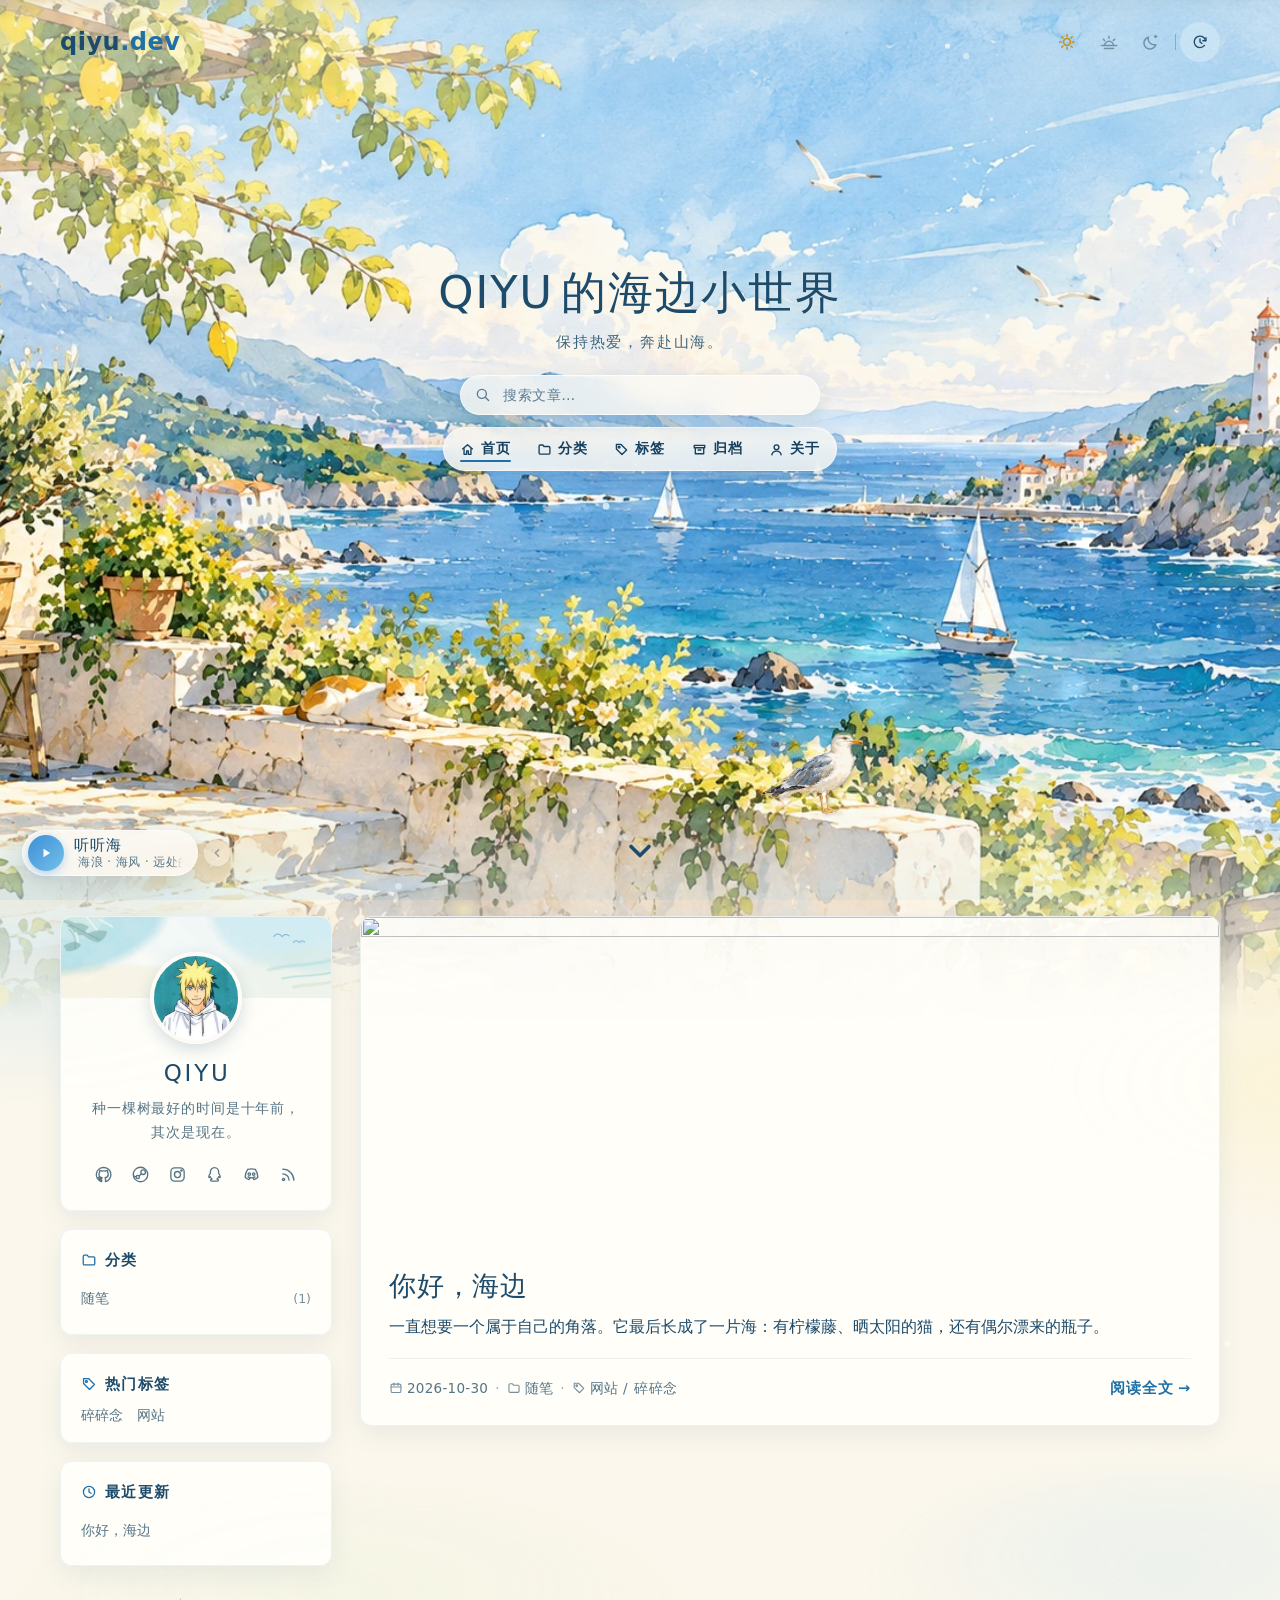
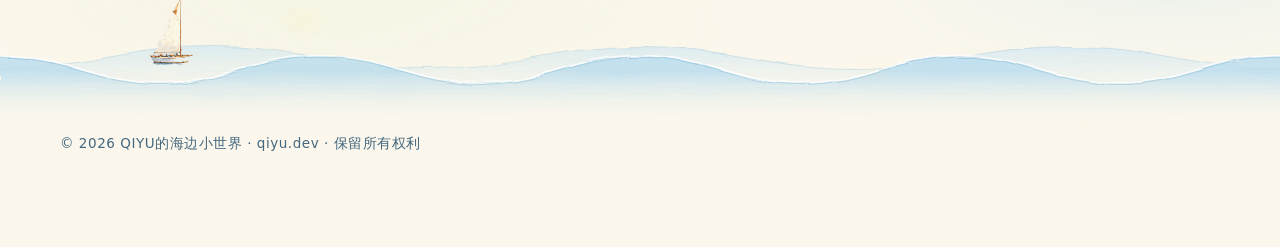
==== commit 4e9b7f20: "Turn the sea sound into a small player that can tuck away" ====
--- a/site/index.html
+++ b/site/index.html
@@ -63,14 +63,20 @@
         <svg viewBox="0 0 20 20" aria-hidden="true"><path d="M16.2 8.4A6.4 6.4 0 1 0 15 13.8"/><path d="M16.6 5.2v3.4h-3.4M10 6.6V10l2.2 1.6"/></svg>
       </button>
     </div>
-    <!-- 海边声景开关：默认静音，点开才下载声音；不支持 Web Audio 时保持隐藏 -->
-    <button class="sound-toggle" type="button" aria-pressed="false" hidden>
-      <svg class="sound-waves" viewBox="0 0 28 16" aria-hidden="true">
-        <path class="sound-wave-a" d="M1 6c3-3 5 3 8 0s5 3 8 0 5 3 8 0"/>
-        <path class="sound-wave-b" d="M3 12c3-3 5 3 8 0s5 3 8 0 5 3 8 0"/>
-      </svg>
-      <span class="sound-label">听听海</span>
-    </button>
+    <!-- 海边声景：左下角的小播放器（默认静音，点开才下载声音；不支持 Web Audio 时保持隐藏）。
+         圆形的播放/暂停、「听听海」和随时间变化的「正在播放」、播放时跳动的小音柱；
+         旁边的小箭头可以把它收到屏幕左边，只露一条小把手，下次打开网站还记得 -->
+    <div class="sound-dock">
+      <button class="sound-toggle" type="button" aria-pressed="false" hidden>
+        <span class="sound-play" aria-hidden="true"><svg viewBox="0 0 20 20"><path class="sound-icon-play" d="M7.2 5.4v9.2l7.4-4.6Z"/><path class="sound-icon-pause" d="M6.6 5.4h2.4v9.2H6.6ZM11 5.4h2.4v9.2H11Z"/></svg></span>
+        <span class="sound-track">
+          <span class="sound-label">听听海</span>
+          <span class="sound-now" aria-hidden="true"><span class="sound-now-text"></span></span>
+        </span>
+        <span class="sound-eq" aria-hidden="true"><i></i><i></i><i></i></span>
+      </button>
+      <button class="sound-stash" type="button" aria-expanded="true" aria-label="把「听听海」收到边上" title="收到边上" hidden><svg viewBox="0 0 20 20" aria-hidden="true"><path d="M12.4 5.2 7.6 10l4.8 4.8"/></svg><span class="sound-stash-eq" aria-hidden="true"><i></i><i></i><i></i></span></button>
+    </div>
     </div>
   </header>
 
--- a/site/styles.css
+++ b/site/styles.css
@@ -1260,7 +1260,7 @@
   .intro.hero:not(.is-compact) .site-search { margin: 0; }
 }
 /* 入场：依次浮现 */
-.intro.hero:not(.is-compact) .masthead > * { animation: hero-rise 1.1s cubic-bezier(.2, .7, .2, 1) both; }
+.intro.hero:not(.is-compact) .masthead > * { animation: hero-rise 1.1s cubic-bezier(.2, .7, .2, 1) backwards; } /* 结束后不再锁住透明度，别的样式（比如搜索时导航淡出）才能生效 */
 .intro.hero:not(.is-compact) .masthead > :nth-child(2) { animation-delay: .25s; }
 .intro.hero:not(.is-compact) .masthead > :nth-child(3) { animation-delay: .45s; }
 .intro.hero:not(.is-compact) .masthead > :nth-child(4) { animation-delay: .6s; }
@@ -1350,7 +1350,6 @@
 @media (max-width: 640px) {
   .footer-rights { display: block; }
   .footer-rights > span { display: none; }
-  .footer-inner { padding-right: 64px; }
 }
 
 /* 「听听海」换页后等点按：按钮的字轻轻一明一暗，下方浮出一行小提示，点一下页面就消失 */
@@ -1419,3 +1418,142 @@
 
 /* 季节小彩蛋（season.js）：叠在海景插画和海面之上、猫和漂流瓶按钮之下，不接收点击；跟着海景一起被下缘的渐隐遮住 */
 .season-layer { position: absolute; inset: 0; z-index: 1; width: 100%; height: 100%; pointer-events: none; }
+
+/* 首屏搜索的结果下拉框会盖住下面的导航条：导航条有磨砂（backdrop-filter）自成一层，排在搜索框后面就会压住下拉框，
+   所以把整个搜索框（连同下拉框）提到导航条上面一层 */
+.intro.hero .site-search { z-index: 5; }
+/* 搜索结果展开时，下面的导航条先淡出（它比下拉框宽，两头会露出来），收起后再回来 */
+.intro.hero .site-nav { transition: opacity .25s ease; }
+.intro.hero .masthead:has(.search-results:not([hidden])) .site-nav { opacity: 0; pointer-events: none; }
+
+/* ================= 「听听海」小播放器 =================
+   固定在左下角的一枚磨砂小胶囊（右下角留给回到顶部）：圆形播放/暂停、「听听海」和随时间变化的「正在播放」，
+   播放时那一行慢慢滚动、右边三根小音柱跳动 */
+.site-header .sound-toggle {
+  position: fixed; z-index: 19; left: 22px; bottom: 24px; margin: 0;
+  display: inline-flex; align-items: center; gap: 10px; height: 46px; min-height: 0; padding: 0 14px 0 5px;
+  border: 1px solid rgb(255 255 255 / .6); border-radius: 999px;
+  background: color-mix(in srgb, var(--paper) 50%, rgb(255 255 255 / .72));
+  -webkit-backdrop-filter: blur(10px); backdrop-filter: blur(10px);
+  box-shadow: 0 8px 24px rgb(29 75 107 / .16);
+  color: var(--ink); font: inherit; font-size: 13.5px; letter-spacing: .04em; text-align: left;
+  transition: box-shadow .3s ease, transform .3s ease, background-color .3s;
+}
+.site-header .sound-toggle[hidden] { display: none; }
+.site-header .sound-toggle:hover { background: color-mix(in srgb, var(--paper) 40%, rgb(255 255 255 / .85)); transform: translateY(-2px); box-shadow: 0 12px 28px rgb(29 75 107 / .2); color: var(--ink); }
+:root[data-time="night"] .site-header .sound-toggle { background: rgb(16 26 54 / .62); border-color: rgb(255 255 255 / .12); box-shadow: 0 8px 24px rgb(0 0 0 / .3); color: #e4e9f5; }
+:root[data-time="night"] .site-header .sound-toggle:hover { background: rgb(22 34 68 / .75); }
+/* 圆形的播放 / 暂停 */
+.sound-play {
+  flex: none; display: grid; place-items: center; width: 36px; height: 36px; border-radius: 50%;
+  background: linear-gradient(135deg, #3d8fd6, #74c0ea); color: #fff; box-shadow: 0 3px 10px rgb(61 143 214 / .35);
+}
+:root[data-time="dusk"] .sound-play { background: linear-gradient(135deg, #e48a6c, #f4b98f); box-shadow: 0 3px 10px rgb(228 138 108 / .35); }
+:root[data-time="night"] .sound-play { background: linear-gradient(135deg, #6f84e6, #a3bcff); box-shadow: 0 3px 10px rgb(111 132 230 / .4); }
+.sound-play svg { width: 18px; height: 18px; fill: currentColor; }
+.sound-icon-pause { display: none; }
+.sound-toggle[aria-pressed="true"] .sound-icon-play { display: none; }
+.sound-toggle[aria-pressed="true"] .sound-icon-pause { display: inline; }
+.sound-toggle[data-state="loading"] .sound-play, .sound-toggle[data-state="waiting"] .sound-play { animation: sound-loading 1.1s ease-in-out infinite alternate; }
+/* 「听听海」和下面一行「正在播放」 */
+.sound-track { display: flex; flex-direction: column; min-width: 0; line-height: 1.25; }
+.site-header .sound-label { font-family: var(--title); font-size: 15px; letter-spacing: .08em; }
+.sound-now {
+  display: block; width: 9.5em; overflow: hidden; white-space: nowrap; color: var(--muted); font-size: 11.5px;
+  -webkit-mask: linear-gradient(90deg, transparent, #000 6%, #000 88%, transparent); mask: linear-gradient(90deg, transparent, #000 6%, #000 88%, transparent);
+}
+:root[data-time="night"] .sound-now { color: #a3b0cc; }
+.sound-now-text { display: inline-block; padding-left: 4px; }
+.sound-toggle[aria-pressed="true"] .sound-now-text { animation: sound-marquee 14s linear infinite; }
+@keyframes sound-marquee { to { transform: translateX(-50%); } }
+/* 播放时跳动的三根小音柱 */
+.sound-eq { display: flex; align-items: flex-end; gap: 2px; height: 14px; margin-left: 2px; }
+.sound-eq i { width: 3px; height: 4px; border-radius: 2px; background: var(--sea); opacity: .55; }
+.sound-toggle[data-state="on"] .sound-eq i { opacity: 1; animation: sound-eq 1s ease-in-out infinite alternate; }
+.sound-toggle[data-state="on"] .sound-eq i:nth-child(2) { animation-duration: .7s; animation-delay: -.3s; }
+.sound-toggle[data-state="on"] .sound-eq i:nth-child(3) { animation-duration: 1.3s; animation-delay: -.6s; }
+@keyframes sound-eq { from { height: 3px; } to { height: 14px; } }
+.site-header .sound-toggle[data-state="error"] .sound-play { background: var(--muted); box-shadow: none; }
+/* 「点一下页面，继续听海」挪到播放器上方 */
+.sound-hint, .site-header .sound-hint { position: fixed; left: 22px; right: auto; top: auto; bottom: 80px; transform: translateY(6px); }
+.sound-hint.is-shown, .site-header .sound-hint.is-shown { transform: none; }
+@media (max-width: 640px) {
+  .site-header .sound-toggle { left: 14px; bottom: 18px; height: 44px; gap: 8px; padding-right: 12px; font-size: 13px; letter-spacing: .02em; }
+  .sound-play { width: 34px; height: 34px; }
+  .sound-now { width: 8em; }
+  .sound-hint, .site-header .sound-hint { left: 14px; bottom: 72px; transform: translateY(6px); }
+  .sound-hint.is-shown, .site-header .sound-hint.is-shown { transform: none; }
+}
+/* 没在播放时不显示音柱（静止的三根像「···」）；滚过首屏后（子页面一开始就）播放器收成一个圆按钮，不挡正文和侧栏，
+   鼠标移上去或用键盘选中时再展开；正在播放时音柱照样在圆按钮旁边跳 */
+.sound-toggle:not([data-state="on"]) .sound-eq { display: none; }
+:is(.past-hero, :has(.intro.hero.is-compact)) .site-header .sound-toggle:not(:focus-visible) { padding-right: 5px; gap: 6px; }
+:is(.past-hero, :has(.intro.hero.is-compact)) .site-header .sound-toggle:not(:focus-visible) .sound-track { display: none; }
+:is(.past-hero, :has(.intro.hero.is-compact)) .site-header .sound-toggle[data-state="on"]:not(:focus-visible) { padding-right: 10px; }
+/* 有鼠标的设备上，移上去再展开（手机点一下后会一直算「悬停」，所以不在手机上这样做） */
+@media (hover: hover) {
+  :is(.past-hero, :has(.intro.hero.is-compact)) .site-header .sound-dock:hover .sound-toggle { padding-right: 14px; gap: 10px; }
+  :is(.past-hero, :has(.intro.hero.is-compact)) .site-header .sound-dock:hover .sound-toggle .sound-track { display: flex; }
+}
+
+/* 页脚最下面留出两个圆按钮（左下「听听海」、右下回到顶部）的高度：滚到底时版权那行坐在按钮上方，不会被压住 */
+.footer-inner { padding-bottom: 92px; }
+@media (max-width: 640px) { .footer-inner { padding-bottom: 82px; } }
+
+/* ================= 「听听海」可以收到边上 =================
+   播放器和旁边的小箭头一起放在左下角的 .sound-dock 里。点小箭头，播放器滑进屏幕左边，只留一条半圆的小把手贴在边上；
+   正在播放时把手上有三根小音柱跳。点把手再滑出来。选择记在浏览器里（ambience.js） */
+.sound-dock { position: fixed; z-index: 19; left: 22px; bottom: 24px; display: flex; align-items: center; gap: 6px; }
+.sound-dock:has(.sound-toggle[hidden]) { display: none; }
+.site-header .sound-dock .sound-toggle { position: relative; left: auto; bottom: auto; }
+.sound-stash {
+  display: grid; place-items: center; width: 26px; height: 26px; margin: 0; padding: 0;
+  border: 1px solid rgb(255 255 255 / .6); border-radius: 50%; cursor: pointer;
+  background: color-mix(in srgb, var(--paper) 50%, rgb(255 255 255 / .72)); color: var(--muted);
+  -webkit-backdrop-filter: blur(10px); backdrop-filter: blur(10px); box-shadow: 0 4px 12px rgb(29 75 107 / .14);
+  opacity: .55; transition: opacity .25s ease, color .25s, transform .3s ease;
+}
+.sound-stash[hidden] { display: none; }
+.sound-dock:hover .sound-stash, .sound-stash:focus-visible { opacity: 1; }
+.sound-stash:hover { color: var(--ink); }
+@media (hover: none) { .sound-stash { opacity: .85; } }
+:root[data-time="night"] .sound-stash { background: rgb(16 26 54 / .62); border-color: rgb(255 255 255 / .12); color: #a3b0cc; }
+:root[data-time="night"] .sound-stash:hover { color: #e4e9f5; }
+.sound-stash svg { width: 14px; height: 14px; fill: none; stroke: currentColor; stroke-width: 2; stroke-linecap: round; stroke-linejoin: round; transition: transform .3s ease; }
+.sound-stash-eq { display: none; }
+/* 收起：播放器藏起来，箭头变成贴在左边缘的半圆把手 */
+.sound-dock.is-stashed { left: 0; }
+.site-header .sound-dock.is-stashed .sound-toggle { display: none; }
+.sound-dock.is-stashed .sound-stash {
+  flex-direction: column; gap: 3px; width: 24px; height: 52px; border-left: 0; border-radius: 0 999px 999px 0;
+  opacity: .9; padding-right: 2px;
+}
+.sound-dock.is-stashed .sound-stash:hover { opacity: 1; transform: translateX(3px); }
+.sound-dock.is-stashed .sound-stash svg { transform: rotate(180deg); }
+.sound-dock.is-stashed:has(.sound-toggle[data-state="on"]) .sound-stash-eq { display: flex; align-items: flex-end; gap: 1.5px; height: 10px; }
+.sound-stash-eq i { width: 2.5px; height: 3px; border-radius: 2px; background: var(--sea); animation: sound-eq-small 1s ease-in-out infinite alternate; }
+.sound-stash-eq i:nth-child(2) { animation-duration: .7s; animation-delay: -.3s; }
+.sound-stash-eq i:nth-child(3) { animation-duration: 1.3s; animation-delay: -.6s; }
+@keyframes sound-eq-small { from { height: 2px; } to { height: 10px; } }
+/* 收起、拿出来时滑一下 */
+.sound-dock.is-moving.is-stashed .sound-stash { animation: dock-in-edge .4s cubic-bezier(.2, .7, .2, 1); }
+.sound-dock.is-moving:not(.is-stashed) { animation: dock-out .45s cubic-bezier(.2, .7, .2, 1); }
+@keyframes dock-in-edge { from { transform: translateX(-100%); } }
+@keyframes dock-out { from { transform: translateX(-60px); opacity: 0; } }
+@media (max-width: 640px) {
+  .sound-dock { left: 14px; bottom: 18px; gap: 4px; }
+  .sound-dock.is-stashed { left: 0; }
+}
+/* 「点一下页面，继续听海」在收起时也贴着左边出现 */
+.site-header .sound-dock.is-stashed .sound-hint { left: 30px; }
+/* 播放器收成小圆按钮时（滚过首屏、子页面）不显示收起箭头；电脑上鼠标移上去展开成完整的胶囊时，箭头再出现；
+   用键盘选中时也出现，保证能 Tab 到 */
+:is(.past-hero, :has(.intro.hero.is-compact)) .sound-dock:not(.is-stashed):not(:has(:focus-visible)) .sound-stash { display: none; }
+@media (hover: hover) {
+  :is(.past-hero, :has(.intro.hero.is-compact)) .sound-dock:not(.is-stashed):hover .sound-stash { display: grid; }
+}
+/* 小圆球展开后，整片区域（胶囊、中间的空隙、收起箭头）都算「鼠标在上面」，移向箭头时不会缩回去；
+   四周再多留一圈看不见的边，鼠标稍微出界也不会马上收起 */
+@media (hover: hover) {
+  :is(.past-hero, :has(.intro.hero.is-compact)) .sound-dock:not(.is-stashed) { padding: 10px 12px 10px 0; margin: -10px -12px -10px 0; }
+}
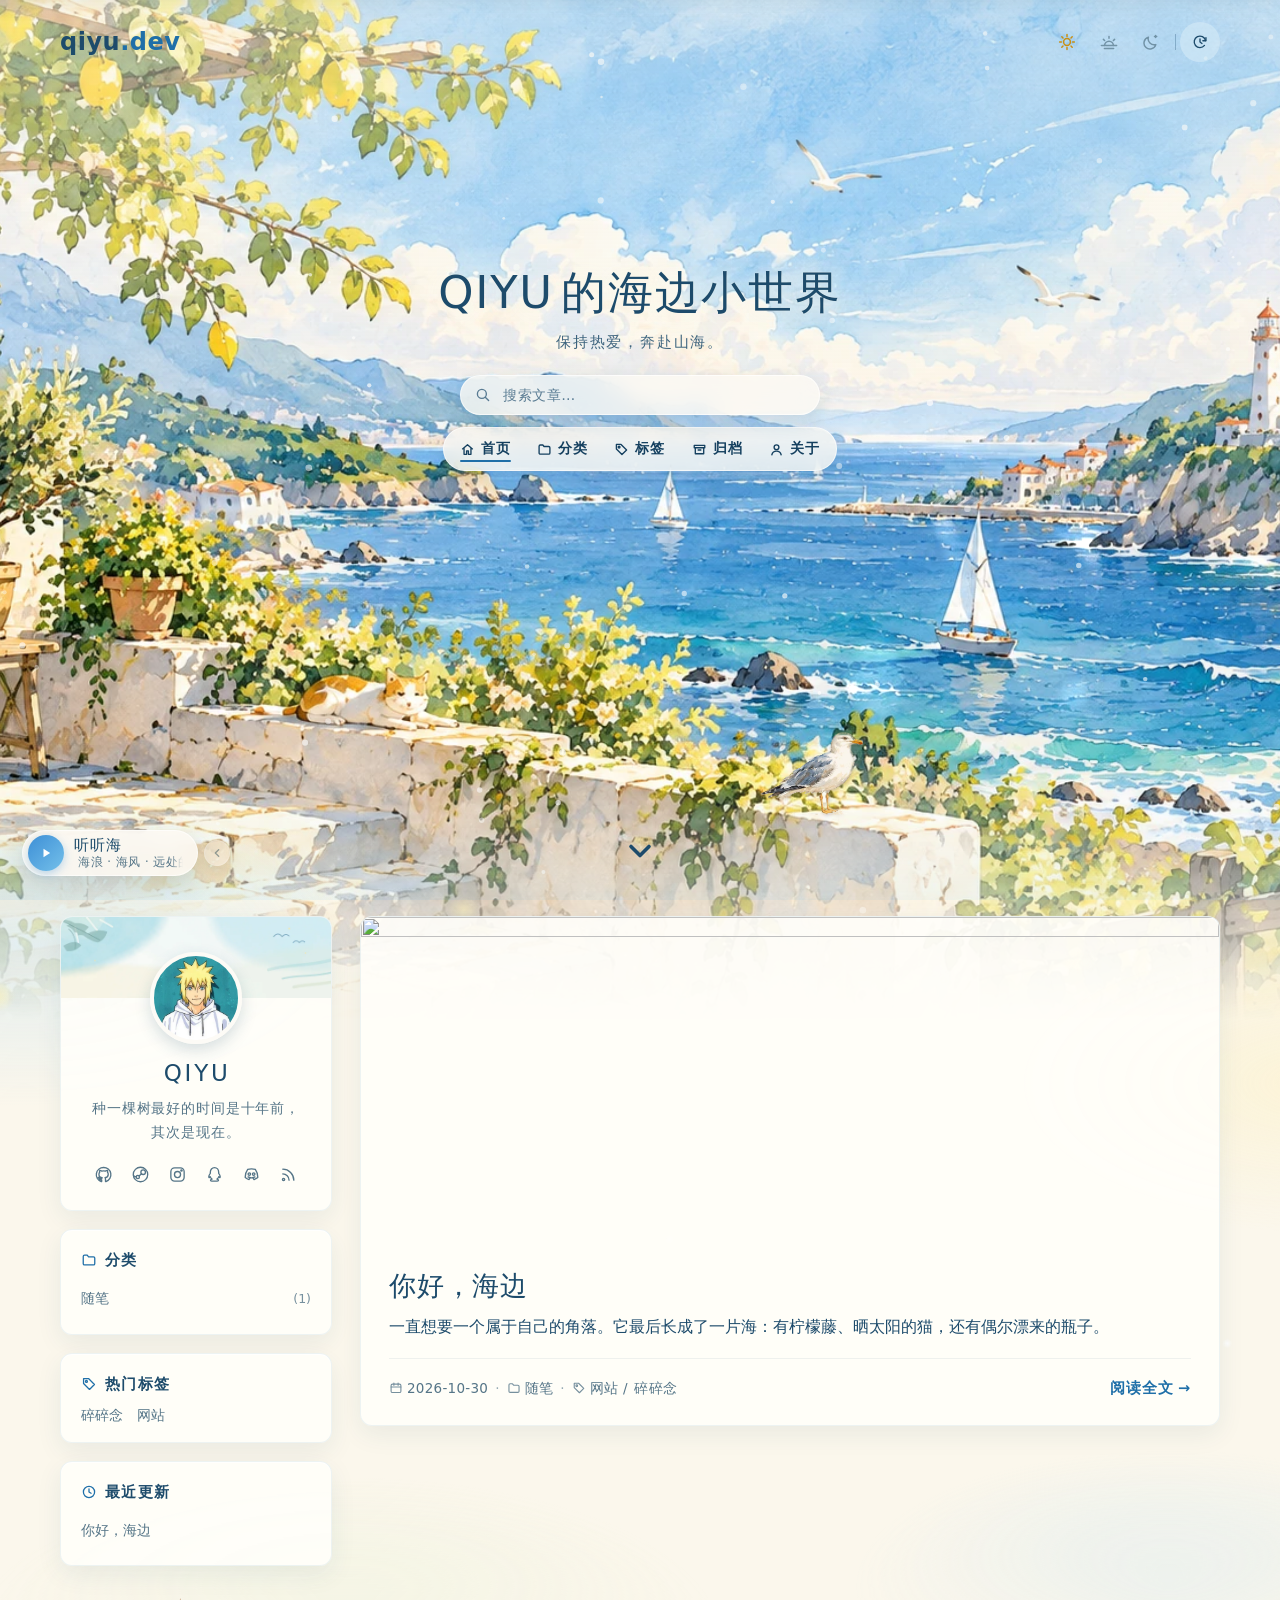
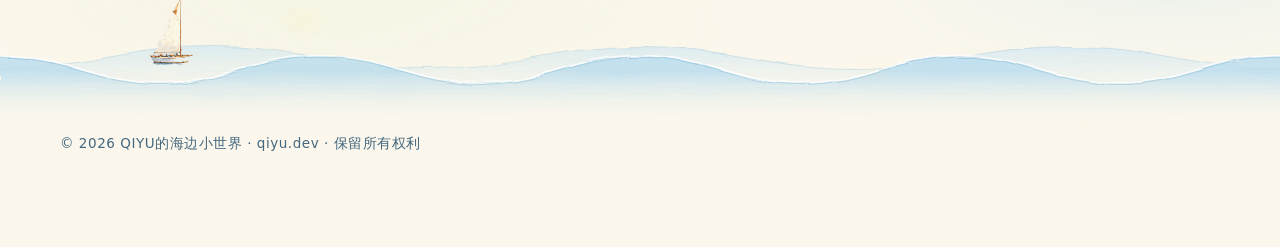
==== commit 5f8d73bf: "Put posts first on phones, add a sitemap, and tidy titles On narrow screens the post list now comes " ====
--- a/site/index.html
+++ b/site/index.html
@@ -5,7 +5,7 @@
   <meta name="viewport" content="width=device-width, initial-scale=1">
   <meta name="theme-color" content="#fbf7ec">
   <meta name="description" content="QIYU的海边小世界：保持热爱，奔赴山海。">
-  <title>QIYU</title>
+  <title>QIYU的海边小世界</title>
   <!-- 分享卡片：链接发到 QQ、Discord、Telegram 等地方时显示的标题、简介和图片 -->
   <link rel="canonical" href="https://qiyu.dev/">
   <meta property="og:type" content="website">
@@ -21,7 +21,7 @@
   <link rel="icon" href="favicon.svg" type="image/svg+xml">
   <link rel="stylesheet" href="styles.css">
   <link rel="preload" href="/assets/fonts/title-font.woff" as="font" type="font/woff" crossorigin>
-  <link rel="alternate" type="application/rss+xml" title="QIYU" href="/feed.xml">
+  <link rel="alternate" type="application/rss+xml" title="QIYU的海边小世界" href="/feed.xml">
   <!-- 同步执行：先按本地时间定好首屏是白天、黄昏还是夜晚，避免先闪一下白天 -->
   <script src="seaside-clock.js"></script>
   <script src="hero-water.js" defer></script>
--- a/site/styles.css
+++ b/site/styles.css
@@ -669,7 +669,7 @@
 @media (max-width: 720px) {
   .blog { grid-template-columns: minmax(0, 1fr); }
   .blog-main, .blog-side { grid-column: 1; grid-row: auto; }
-  /* 窄屏：单列，侧栏卡片一张一行（关于我、分类、热门标签、最近更新都在）；文章目录收起 */
+  /* 窄屏：单列，文章在前，侧栏卡片排在后面一张一行（关于我、分类、热门标签、最近更新都在）；文章目录收起 */
   .toc { display: none; }
 }
 @media (max-width: 640px) {
@@ -890,8 +890,7 @@
 .profile-card .profile-bio { margin: 4px 0 12px; }
 
 @media (max-width: 720px) {
-  /* 窄屏的首页：「关于我」和侧栏卡片放在文章列表上面 */
-  .blog:has(.post-card) .blog-side { order: -1; }
+  /* 窄屏：文章在前，「关于我」和侧栏卡片排在文章后面，打开就能看到文章 */
   .blog { display: flex; flex-direction: column; align-items: stretch; } /* 两栏时的 align-items: start 会让单列卡片按内容缩窄 */
 }
 
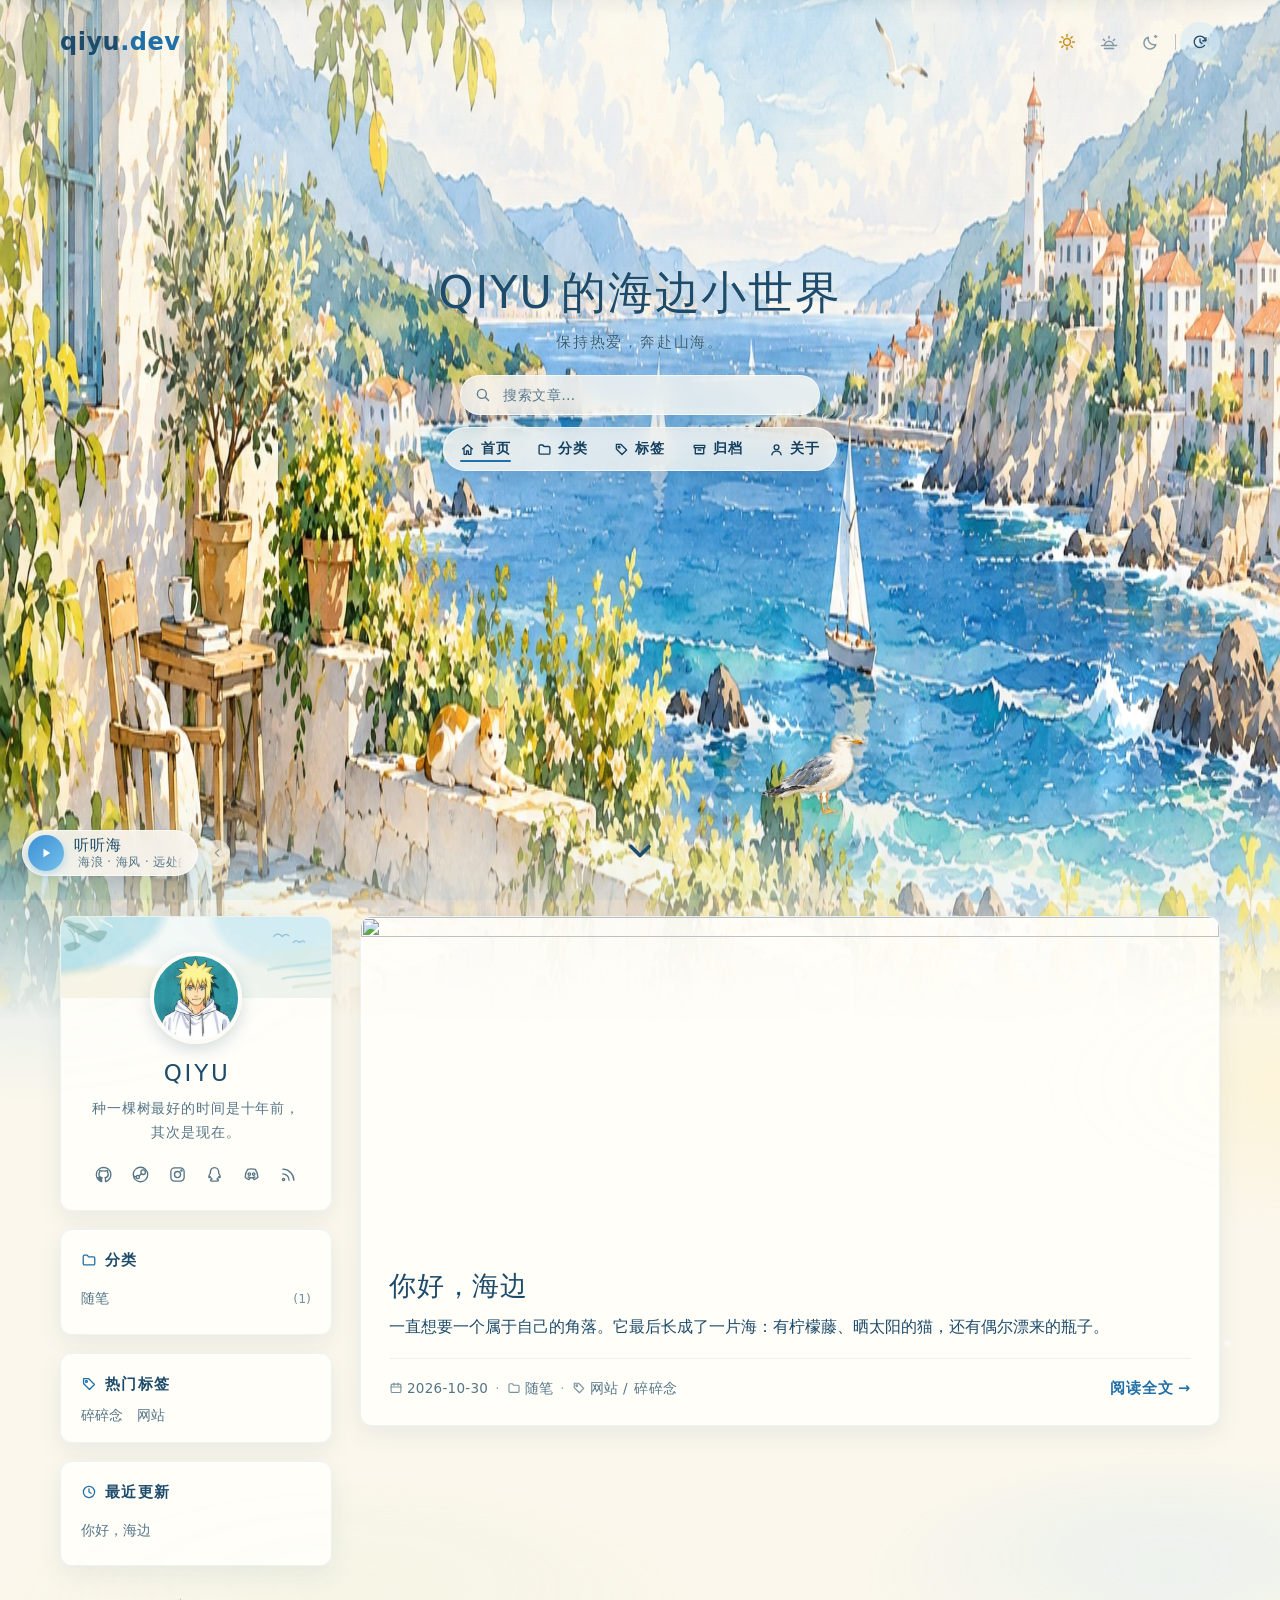
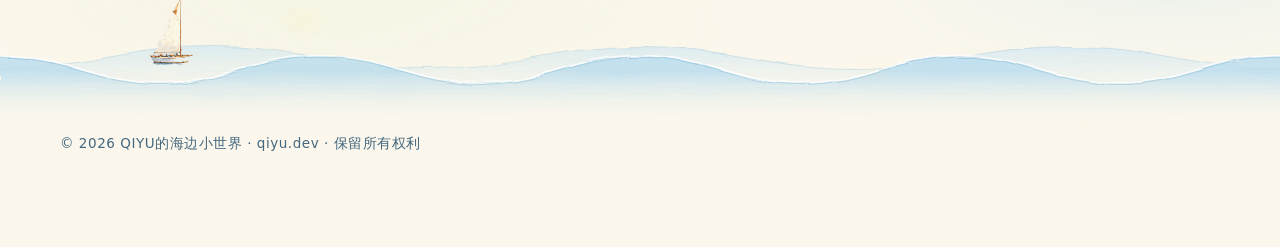
==== commit d5540d52: "Slim the phone sidebar, stop the page widening on phones, and drop unused leftovers On phones the ho" ====
--- a/site/index.html
+++ b/site/index.html
@@ -34,9 +34,8 @@
 </head>
 <body>
   <a class="skip-link" href="#main">跳到正文</a>
-  <!-- 手账随时间变化的色调（颜色矩阵由 seaside-time.js 设置） -->
+  <!-- 页面用到的 SVG 滤镜，藏起来不占位置 -->
   <svg class="tone-defs" aria-hidden="true" focusable="false">
-    <filter id="time-tone" color-interpolation-filters="sRGB"><feColorMatrix type="matrix" values="1 0 0 0 0 0 1 0 0 0 0 0 1 0 0 0 0 0 1 0"/></filter>
     <!-- 漂流瓶信纸的毛边：把纸张底色的边缘轻轻扰乱，像手撕过、被海水泡过的纸 -->
     <filter id="paper-edge" x="-5%" y="-5%" width="110%" height="110%">
       <feTurbulence type="fractalNoise" baseFrequency="0.035" numOctaves="3" seed="11"/>
--- a/site/styles.css
+++ b/site/styles.css
@@ -669,7 +669,7 @@
 @media (max-width: 720px) {
   .blog { grid-template-columns: minmax(0, 1fr); }
   .blog-main, .blog-side { grid-column: 1; grid-row: auto; }
-  /* 窄屏：单列，文章在前，侧栏卡片排在后面一张一行（关于我、分类、热门标签、最近更新都在）；文章目录收起 */
+  /* 窄屏：单列，文章在前，侧栏卡片排在后面（留哪几张见下面「回到顶部」前的说明）；文章目录收起 */
   .toc { display: none; }
 }
 @media (max-width: 640px) {
@@ -890,7 +890,9 @@
 .profile-card .profile-bio { margin: 4px 0 12px; }
 
 @media (max-width: 720px) {
-  /* 窄屏：文章在前，「关于我」和侧栏卡片排在文章后面，打开就能看到文章 */
+  /* 窄屏：文章在前，「关于我」和侧栏卡片排在文章后面，打开就能看到文章。
+     分类、标签顶部导航里就有，这里不再重复；首页的文章列表本身就是最近更新，所以首页只留「关于我」 */
+  .side-cats, .side-tags, .blog:has(.post-card) .side-latest { display: none; }
   .blog { display: flex; flex-direction: column; align-items: stretch; } /* 两栏时的 align-items: start 会让单列卡片按内容缩窄 */
 }
 
@@ -914,6 +916,8 @@
 
 /* 博客区背后铺几团很淡的水彩晕染（跟着时间变色），卡片浮在上面，不再是一整片素色 */
 .blog { position: relative; isolation: isolate; }
+/* 晕染左右各伸出 12vw，在窗口边缘裁掉：不然手机上页面会被撑宽、整页缩小一点（clip 不影响 sticky） */
+main { overflow-x: clip; }
 .blog::before {
   content: ""; position: absolute; z-index: -1; inset: -60px -12vw -40px; pointer-events: none;
   background:
